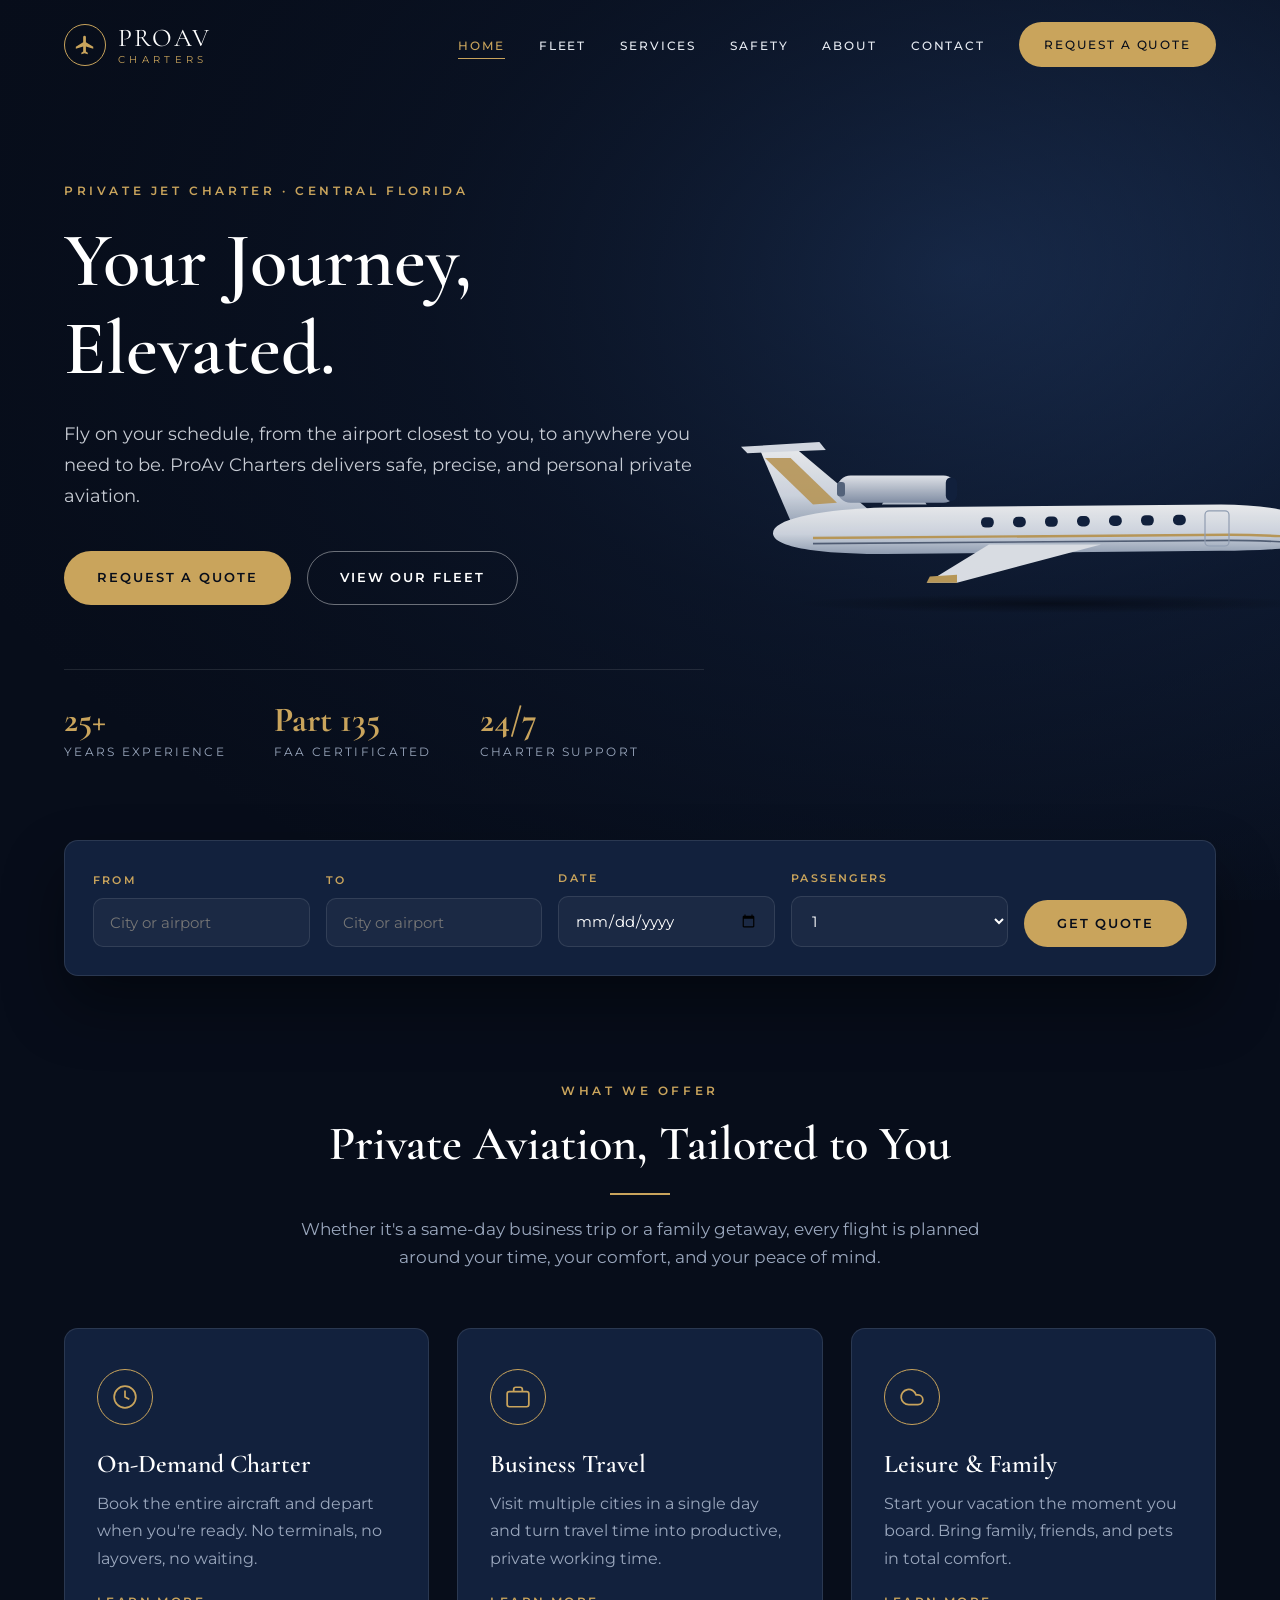
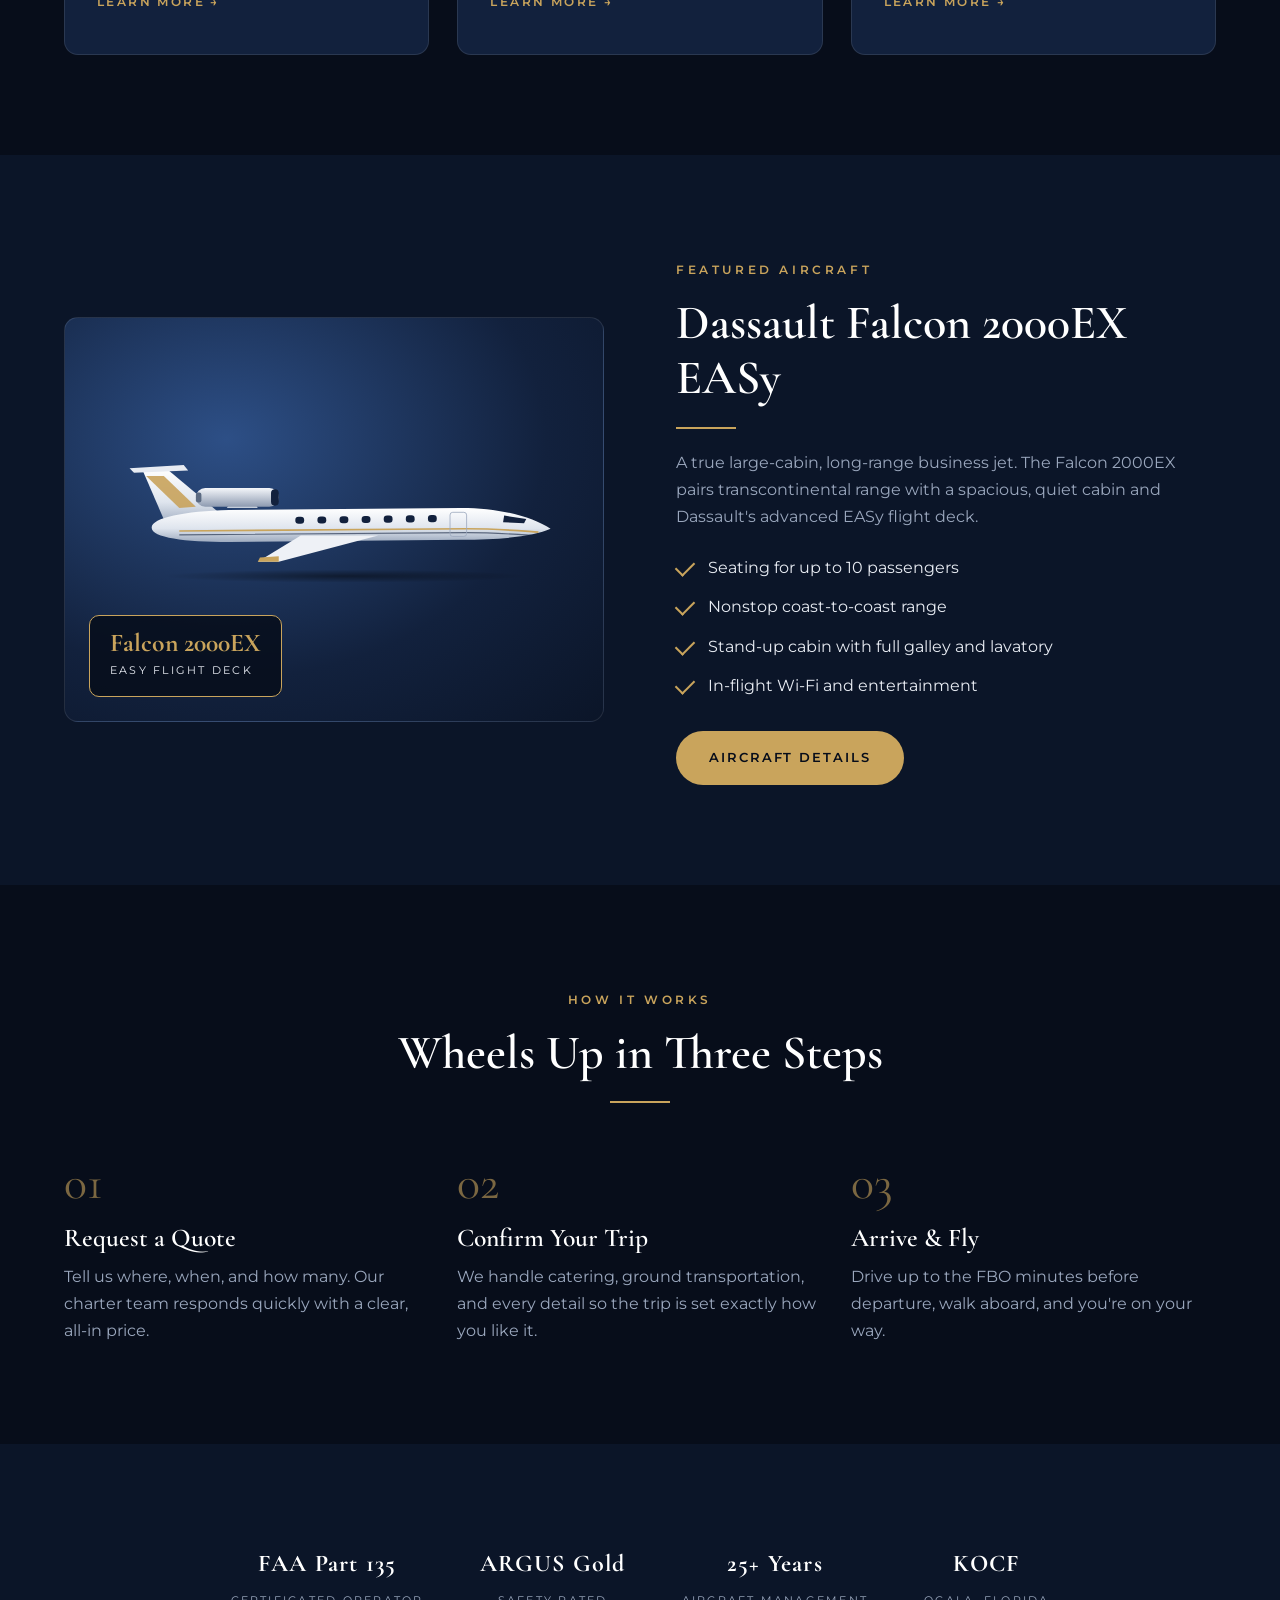
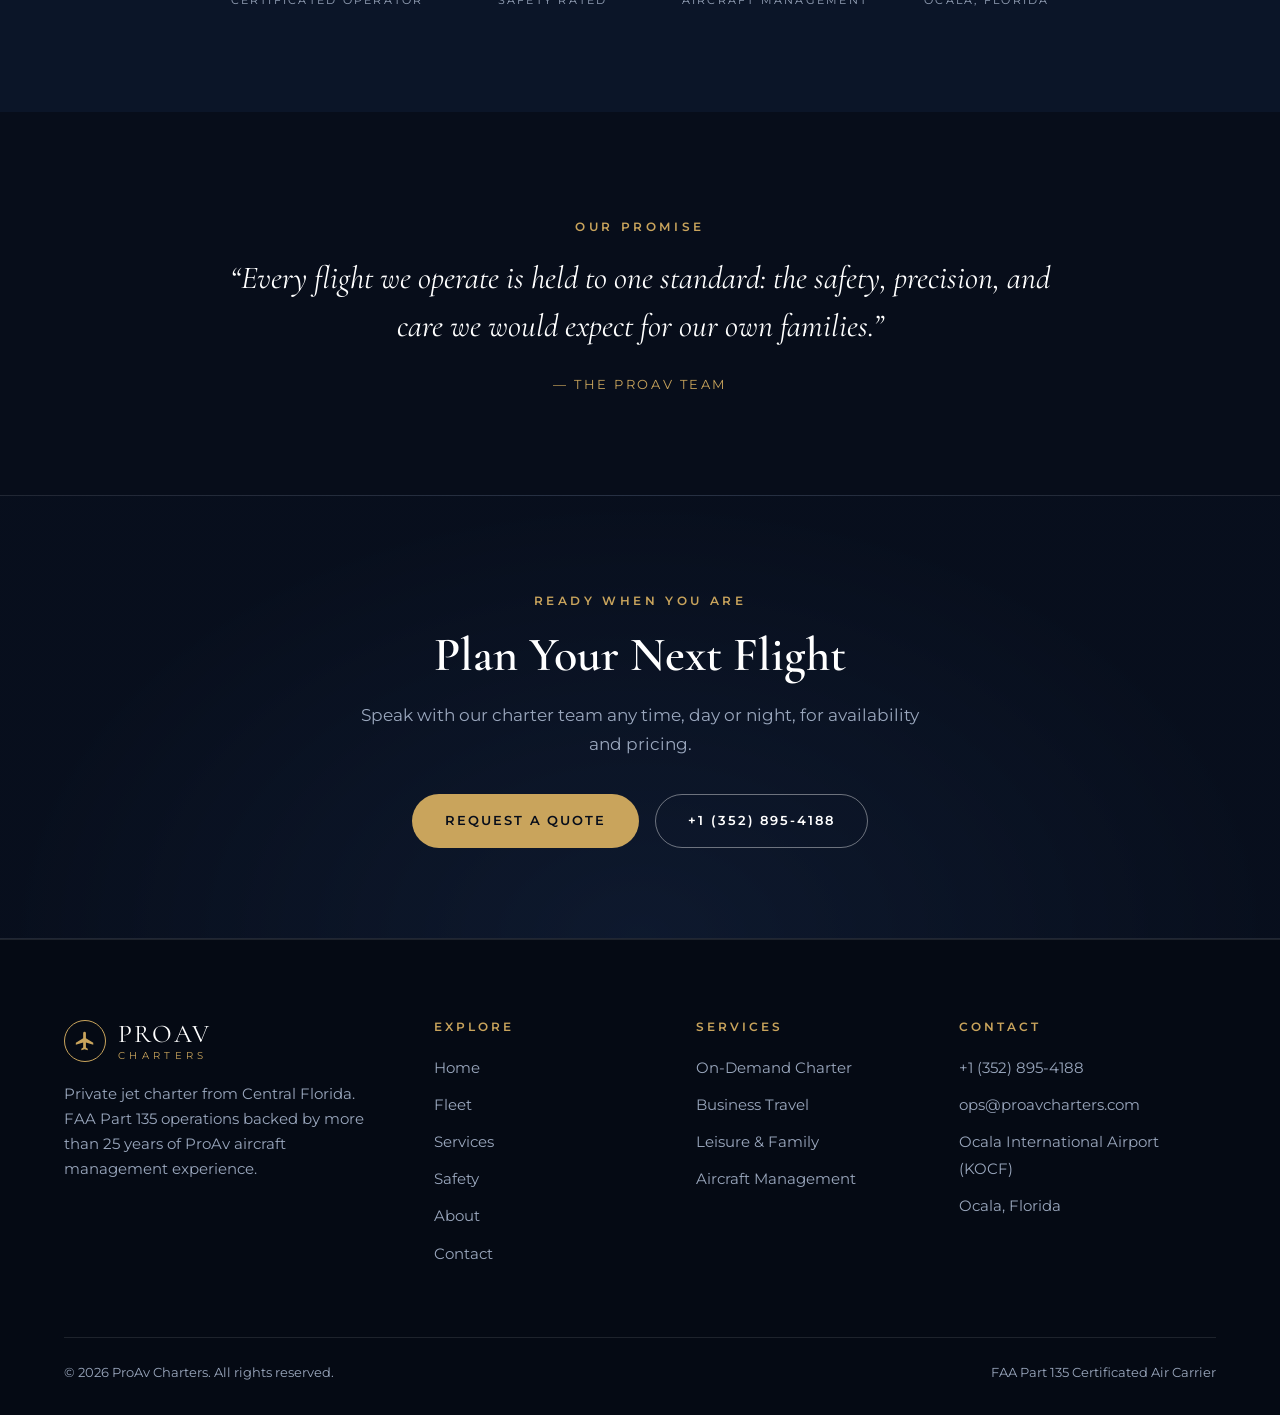
==== index.html @ 1239cc29 "Add ProAv Charters website Static multi-page site (home, fleet, services, safety, about, contact/quo" ====
<!DOCTYPE html>
<html lang="en">
<head>
  <meta charset="UTF-8">
  <meta name="viewport" content="width=device-width, initial-scale=1.0">
  <title>ProAv Charters | Private Jet Charter from Central Florida</title>
  <meta name="description" content="ProAv Charters offers FAA Part 135 private jet charter from Ocala, Florida. Fly anywhere on your schedule aboard our Dassault Falcon 2000EX EASy.">
  <link rel="icon" href="/images/favicon.svg" type="image/svg+xml">
  <link rel="preconnect" href="https://fonts.googleapis.com">
  <link rel="preconnect" href="https://fonts.gstatic.com" crossorigin>
  <link href="https://fonts.googleapis.com/css2?family=Cormorant+Garamond:wght@500;600;700&family=Montserrat:wght@400;500;600&display=swap" rel="stylesheet">
  <link rel="stylesheet" href="/css/style.css">
</head>
<body>
  <header id="site-header"></header>

  <main>
    <section class="hero">
      <img class="hero-jet" src="/images/jet.svg" alt="">
      <div class="container">
        <div class="hero-content reveal">
          <span class="eyebrow">Private Jet Charter &middot; Central Florida</span>
          <h1>Your Journey,<br>Elevated.</h1>
          <p>Fly on your schedule, from the airport closest to you, to anywhere you need to be. ProAv Charters delivers safe, precise, and personal private aviation.</p>
          <div class="hero-actions">
            <a href="/contact#quote" class="btn btn-gold">Request a Quote</a>
            <a href="/fleet" class="btn btn-outline">View Our Fleet</a>
          </div>
          <div class="hero-stats">
            <div><strong>25+</strong><span>Years Experience</span></div>
            <div><strong>Part 135</strong><span>FAA Certificated</span></div>
            <div><strong>24/7</strong><span>Charter Support</span></div>
          </div>
        </div>
      </div>
    </section>

    <div class="quote-bar">
      <div class="container">
        <form action="/contact" method="get" aria-label="Quick quote">
          <div class="field">
            <label for="qb-from">From</label>
            <input id="qb-from" name="from" type="text" placeholder="City or airport" required>
          </div>
          <div class="field">
            <label for="qb-to">To</label>
            <input id="qb-to" name="to" type="text" placeholder="City or airport" required>
          </div>
          <div class="field">
            <label for="qb-date">Date</label>
            <input id="qb-date" name="date" type="date" required>
          </div>
          <div class="field">
            <label for="qb-pax">Passengers</label>
            <select id="qb-pax" name="passengers">
              <option>1</option><option>2</option><option>3</option><option>4</option><option>5</option>
              <option>6</option><option>7</option><option>8</option><option>9</option><option>10</option>
            </select>
          </div>
          <button type="submit" class="btn btn-gold">Get Quote</button>
        </form>
      </div>
    </div>

    <section class="section">
      <div class="container">
        <div class="section-head center reveal">
          <span class="eyebrow">What We Offer</span>
          <h2>Private Aviation, Tailored to You</h2>
          <div class="divider"></div>
          <p>Whether it's a same-day business trip or a family getaway, every flight is planned around your time, your comfort, and your peace of mind.</p>
        </div>
        <div class="grid-3">
          <article class="card reveal">
            <div class="icon"><svg viewBox="0 0 24 24" fill="none" stroke="currentColor" stroke-width="1.6"><circle cx="12" cy="12" r="10"/><path d="M12 6v6l4 2"/></svg></div>
            <h3>On-Demand Charter</h3>
            <p>Book the entire aircraft and depart when you're ready. No terminals, no layovers, no waiting.</p>
            <a href="/services#on-demand" class="more">Learn More &rarr;</a>
          </article>
          <article class="card reveal">
            <div class="icon"><svg viewBox="0 0 24 24" fill="none" stroke="currentColor" stroke-width="1.6"><rect x="2" y="7" width="20" height="14" rx="2"/><path d="M16 7V5a2 2 0 0 0-2-2h-4a2 2 0 0 0-2 2v2"/></svg></div>
            <h3>Business Travel</h3>
            <p>Visit multiple cities in a single day and turn travel time into productive, private working time.</p>
            <a href="/services#business" class="more">Learn More &rarr;</a>
          </article>
          <article class="card reveal">
            <div class="icon"><svg viewBox="0 0 24 24" fill="none" stroke="currentColor" stroke-width="1.6"><path d="M17.5 19H9a7 7 0 1 1 6.7-9h1.8a4.5 4.5 0 1 1 0 9z"/></svg></div>
            <h3>Leisure &amp; Family</h3>
            <p>Start your vacation the moment you board. Bring family, friends, and pets in total comfort.</p>
            <a href="/services#leisure" class="more">Learn More &rarr;</a>
          </article>
        </div>
      </div>
    </section>

    <section class="section alt">
      <div class="container split">
        <div class="split-media reveal">
          <img class="placeholder" src="/images/jet.svg" alt="Dassault Falcon 2000EX EASy">
          <div class="badge"><strong>Falcon 2000EX</strong><span>EASy Flight Deck</span></div>
        </div>
        <div class="split-content reveal">
          <span class="eyebrow">Featured Aircraft</span>
          <h2>Dassault Falcon 2000EX EASy</h2>
          <div class="divider"></div>
          <p>A true large-cabin, long-range business jet. The Falcon 2000EX pairs transcontinental range with a spacious, quiet cabin and Dassault's advanced EASy flight deck.</p>
          <ul class="checklist">
            <li>Seating for up to 10 passengers</li>
            <li>Nonstop coast-to-coast range</li>
            <li>Stand-up cabin with full galley and lavatory</li>
            <li>In-flight Wi-Fi and entertainment</li>
          </ul>
          <a href="/fleet" class="btn btn-gold">Aircraft Details</a>
        </div>
      </div>
    </section>

    <section class="section">
      <div class="container">
        <div class="section-head center reveal">
          <span class="eyebrow">How It Works</span>
          <h2>Wheels Up in Three Steps</h2>
          <div class="divider"></div>
        </div>
        <div class="grid-3 steps">
          <div class="step reveal">
            <h3>Request a Quote</h3>
            <p>Tell us where, when, and how many. Our charter team responds quickly with a clear, all-in price.</p>
          </div>
          <div class="step reveal">
            <h3>Confirm Your Trip</h3>
            <p>We handle catering, ground transportation, and every detail so the trip is set exactly how you like it.</p>
          </div>
          <div class="step reveal">
            <h3>Arrive &amp; Fly</h3>
            <p>Drive up to the FBO minutes before departure, walk aboard, and you're on your way.</p>
          </div>
        </div>
      </div>
    </section>

    <section class="section alt">
      <div class="container">
        <div class="accred reveal">
          <div><strong>FAA Part 135</strong><span>Certificated Operator</span></div>
          <div><strong>ARGUS Gold</strong><span>Safety Rated</span></div>
          <div><strong>25+ Years</strong><span>Aircraft Management</span></div>
          <div><strong>KOCF</strong><span>Ocala, Florida</span></div>
        </div>
      </div>
    </section>

    <section class="section">
      <div class="container">
        <div class="testimonial reveal">
          <span class="eyebrow">Our Promise</span>
          <blockquote>&ldquo;Every flight we operate is held to one standard: the safety, precision, and care we would expect for our own families.&rdquo;</blockquote>
          <cite>&mdash; The ProAv Team</cite>
        </div>
      </div>
    </section>

    <section class="cta-band">
      <div class="container reveal">
        <span class="eyebrow">Ready When You Are</span>
        <h2>Plan Your Next Flight</h2>
        <p>Speak with our charter team any time, day or night, for availability and pricing.</p>
        <div class="hero-actions">
          <a href="/contact#quote" class="btn btn-gold">Request a Quote</a>
          <a data-site="phone" class="btn btn-outline" href="tel:+13528954188">+1 (352) 895-4188</a>
        </div>
      </div>
    </section>
  </main>

  <footer id="site-footer"></footer>
  <script src="/js/main.js"></script>
</body>
</html>
---- css/style.css ----
/* =========================================================
   ProAv Charters — main stylesheet
   Change brand colors and fonts in :root below.
   ========================================================= */
:root {
  --navy-900: #070d1a;
  --navy-800: #0b1528;
  --navy-700: #12213d;
  --navy-600: #1b2f55;
  --gold: #c9a45c;
  --gold-light: #e2c58b;
  --white: #ffffff;
  --text: #e8ecf3;
  --muted: #9aa7bd;
  --line: rgba(255, 255, 255, 0.1);
  --radius: 14px;
  --max: 1200px;
  --font-head: "Cormorant Garamond", Georgia, serif;
  --font-body: "Montserrat", "Helvetica Neue", Arial, sans-serif;
}

* { box-sizing: border-box; margin: 0; padding: 0; }
html { scroll-behavior: smooth; }
body {
  font-family: var(--font-body);
  background: var(--navy-900);
  color: var(--text);
  line-height: 1.7;
  font-size: 16px;
  overflow-x: hidden;
}
img { max-width: 100%; display: block; }
a { color: inherit; text-decoration: none; }
h1, h2, h3, h4 { font-family: var(--font-head); font-weight: 600; color: var(--white); line-height: 1.15; }
h1 { font-size: clamp(2.6rem, 6vw, 4.8rem); }
h2 { font-size: clamp(2rem, 4vw, 3rem); }
h3 { font-size: 1.6rem; }
p { color: var(--muted); }

.container { width: 100%; max-width: var(--max); margin: 0 auto; padding: 0 24px; }
.section { padding: 100px 0; }
.section.alt { background: var(--navy-800); }
.eyebrow {
  display: inline-block;
  font-size: 0.75rem;
  letter-spacing: 0.3em;
  text-transform: uppercase;
  color: var(--gold);
  margin-bottom: 16px;
  font-weight: 600;
}
.section-head { max-width: 680px; margin-bottom: 56px; }
.section-head.center { margin-left: auto; margin-right: auto; text-align: center; }
.section-head p { margin-top: 16px; font-size: 1.05rem; }
.divider { width: 60px; height: 2px; background: var(--gold); margin: 20px 0; }
.center .divider { margin: 20px auto; }

/* ---------- Buttons ---------- */
.btn {
  display: inline-flex; align-items: center; gap: 10px;
  padding: 15px 32px;
  border-radius: 999px;
  font-size: 0.8rem; font-weight: 600;
  letter-spacing: 0.15em; text-transform: uppercase;
  transition: all 0.25s ease;
  cursor: pointer; border: 1px solid transparent;
  font-family: var(--font-body);
}
.btn-gold { background: var(--gold); color: var(--navy-900); }
.btn-gold:hover { background: var(--gold-light); transform: translateY(-2px); }
.btn-outline { border-color: rgba(255,255,255,0.4); color: var(--white); background: transparent; }
.btn-outline:hover { border-color: var(--gold); color: var(--gold); }

/* ---------- Header ---------- */
.site-header {
  position: fixed; inset: 0 0 auto 0; z-index: 100;
  transition: background 0.3s ease, padding 0.3s ease, box-shadow 0.3s ease;
  padding: 22px 0;
}
.site-header.scrolled, .site-header.solid {
  background: rgba(7, 13, 26, 0.96);
  backdrop-filter: blur(10px);
  padding: 14px 0;
  box-shadow: 0 1px 0 var(--line);
}
.nav { display: flex; align-items: center; justify-content: space-between; gap: 24px; }
.logo { display: flex; align-items: center; gap: 12px; }
.logo-mark {
  width: 42px; height: 42px; border: 1px solid var(--gold); border-radius: 50%;
  display: grid; place-items: center; color: var(--gold);
}
.logo-mark svg { width: 22px; height: 22px; }
.logo-text { font-family: var(--font-head); font-size: 1.6rem; color: var(--white); letter-spacing: 0.08em; line-height: 1; }
.logo-text small { display: block; font-family: var(--font-body); font-size: 0.6rem; letter-spacing: 0.45em; color: var(--gold); margin-top: 4px; }
.nav-links { display: flex; align-items: center; gap: 34px; list-style: none; }
.nav-links a {
  font-size: 0.78rem; letter-spacing: 0.15em; text-transform: uppercase; font-weight: 500;
  color: var(--text); position: relative; padding: 6px 0;
}
.nav-links a::after {
  content: ""; position: absolute; left: 0; bottom: 0; height: 1px; width: 0;
  background: var(--gold); transition: width 0.25s ease;
}
.nav-links a:hover::after, .nav-links a.active::after { width: 100%; }
.nav-links a.active { color: var(--gold); }
.nav-cta { padding: 11px 24px; }
.menu-toggle {
  display: none; background: none; border: 0; width: 44px; height: 44px; cursor: pointer;
  position: relative; z-index: 110;
}
.menu-toggle span {
  display: block; width: 26px; height: 2px; background: var(--white); margin: 6px auto;
  transition: all 0.3s ease;
}
.menu-toggle.open span:nth-child(1) { transform: translateY(8px) rotate(45deg); }
.menu-toggle.open span:nth-child(2) { opacity: 0; }
.menu-toggle.open span:nth-child(3) { transform: translateY(-8px) rotate(-45deg); }

/* ---------- Hero ---------- */
.hero {
  min-height: 100vh; min-height: 100svh;
  display: flex; align-items: center; position: relative;
  background:
    linear-gradient(110deg, rgba(7,13,26,0.95) 0%, rgba(7,13,26,0.7) 45%, rgba(7,13,26,0.35) 100%),
    url("../images/hero.jpg") center/cover no-repeat,
    radial-gradient(ellipse at 75% 30%, #2a4a7f 0%, #12213d 40%, #070d1a 80%);
  padding: 140px 0 100px;
  overflow: hidden;
}
.hero-jet {
  position: absolute; right: -4%; top: 50%; width: 62%; max-width: 900px;
  transform: translateY(-40%); opacity: 0.9; pointer-events: none;
  color: rgba(255,255,255,0.9);
}
.hero.has-photo .hero-jet { display: none; }
.hero-content { position: relative; max-width: 640px; }
.hero-content p { font-size: 1.15rem; margin: 24px 0 40px; color: var(--text); opacity: 0.85; }
.hero-actions { display: flex; gap: 16px; flex-wrap: wrap; }
.hero-stats {
  display: flex; gap: 48px; margin-top: 64px; padding-top: 32px; border-top: 1px solid var(--line);
  flex-wrap: wrap;
}
.hero-stats strong { display: block; font-family: var(--font-head); font-size: 2.2rem; color: var(--gold); line-height: 1; }
.hero-stats span { font-size: 0.72rem; letter-spacing: 0.2em; text-transform: uppercase; color: var(--muted); }

/* Page hero (interior pages) */
.page-hero {
  padding: 180px 0 90px; text-align: center; position: relative;
  background:
    linear-gradient(180deg, rgba(7,13,26,0.75), rgba(7,13,26,0.95)),
    var(--page-image, none) center/cover no-repeat,
    radial-gradient(ellipse at 50% 0%, #24406e 0%, #0b1528 55%, #070d1a 100%);
}
.page-hero p { max-width: 620px; margin: 20px auto 0; font-size: 1.1rem; }
.breadcrumb { font-size: 0.75rem; letter-spacing: 0.2em; text-transform: uppercase; color: var(--muted); margin-top: 28px; }
.breadcrumb a { color: var(--gold); }

/* ---------- Quick quote bar ---------- */
.quote-bar {
  margin-top: -60px; position: relative; z-index: 5;
}
.quote-bar form {
  background: var(--navy-700); border: 1px solid var(--line); border-radius: var(--radius);
  padding: 28px; display: grid; grid-template-columns: repeat(4, 1fr) auto; gap: 16px; align-items: end;
  box-shadow: 0 30px 60px rgba(0,0,0,0.4);
}

/* ---------- Forms ---------- */
.field { display: flex; flex-direction: column; gap: 8px; }
.field label { font-size: 0.7rem; letter-spacing: 0.2em; text-transform: uppercase; color: var(--gold); font-weight: 600; }
.field input, .field select, .field textarea {
  width: 100%; background: rgba(255,255,255,0.04); border: 1px solid var(--line);
  border-radius: 10px; padding: 14px 16px; color: var(--white);
  font-family: var(--font-body); font-size: 0.95rem;
  transition: border-color 0.2s ease;
}
.field select option { background: var(--navy-800); }
.field input:focus, .field select:focus, .field textarea:focus { outline: none; border-color: var(--gold); }
.field textarea { min-height: 140px; resize: vertical; }
.form-grid { display: grid; grid-template-columns: 1fr 1fr; gap: 20px; }
.form-grid .full { grid-column: 1 / -1; }
.trip-type { display: flex; gap: 10px; flex-wrap: wrap; }
.trip-type label {
  border: 1px solid var(--line); border-radius: 999px; padding: 10px 20px; cursor: pointer;
  font-size: 0.8rem; letter-spacing: 0.1em; text-transform: uppercase; color: var(--text);
}
.trip-type input { display: none; }
.trip-type input:checked + span { color: var(--gold); }
.trip-type label:has(input:checked) { border-color: var(--gold); background: rgba(201,164,92,0.08); }
.form-note { font-size: 0.85rem; margin-top: 16px; }
.form-success {
  display: none; padding: 18px 20px; border: 1px solid var(--gold); border-radius: 10px;
  background: rgba(201,164,92,0.08); color: var(--gold-light); margin-top: 20px;
}
.form-success.show { display: block; }

/* ---------- Cards / grids ---------- */
.grid-3 { display: grid; grid-template-columns: repeat(3, 1fr); gap: 28px; }
.grid-2 { display: grid; grid-template-columns: repeat(2, 1fr); gap: 28px; }
.grid-4 { display: grid; grid-template-columns: repeat(4, 1fr); gap: 24px; }
.card {
  background: var(--navy-700); border: 1px solid var(--line); border-radius: var(--radius);
  padding: 40px 32px; transition: transform 0.3s ease, border-color 0.3s ease;
}
.card:hover { transform: translateY(-6px); border-color: rgba(201,164,92,0.5); }
.card .icon {
  width: 56px; height: 56px; border-radius: 50%; border: 1px solid var(--gold);
  display: grid; place-items: center; color: var(--gold); margin-bottom: 24px;
}
.card .icon svg { width: 26px; height: 26px; }
.card h3 { margin-bottom: 12px; }
.card .more {
  display: inline-block; margin-top: 20px; font-size: 0.75rem; letter-spacing: 0.2em;
  text-transform: uppercase; color: var(--gold); font-weight: 600;
}

/* Split section */
.split { display: grid; grid-template-columns: 1fr 1fr; gap: 72px; align-items: center; }
.split.reverse .split-media { order: 2; }
.split-media {
  border-radius: var(--radius); overflow: hidden; aspect-ratio: 4 / 3; position: relative;
  background: radial-gradient(ellipse at 30% 30%, #2d4f86, #12213d 60%, #0b1528);
  border: 1px solid var(--line);
  display: grid; place-items: center;
}
.split-media img { width: 100%; height: 100%; object-fit: cover; position: absolute; inset: 0; }
.split-media .placeholder { width: 75%; color: rgba(255,255,255,0.85); }
.split-media .badge {
  position: absolute; left: 24px; bottom: 24px; background: rgba(7,13,26,0.85);
  border: 1px solid var(--gold); padding: 14px 20px; border-radius: 10px; z-index: 2;
}
.split-media .badge strong { color: var(--gold); font-family: var(--font-head); font-size: 1.6rem; display: block; line-height: 1; }
.split-media .badge span { font-size: 0.7rem; letter-spacing: 0.2em; text-transform: uppercase; }
.split-content p { margin-bottom: 18px; }
.checklist { list-style: none; margin: 24px 0 32px; }
.checklist li { padding-left: 32px; position: relative; margin-bottom: 12px; color: var(--text); }
.checklist li::before {
  content: ""; position: absolute; left: 0; top: 7px; width: 16px; height: 9px;
  border-left: 2px solid var(--gold); border-bottom: 2px solid var(--gold); transform: rotate(-45deg);
}

/* Specs */
.specs { display: grid; grid-template-columns: repeat(4, 1fr); border: 1px solid var(--line); border-radius: var(--radius); overflow: hidden; }
.spec { padding: 28px 24px; border-right: 1px solid var(--line); text-align: center; }
.spec:last-child { border-right: 0; }
.spec strong { display: block; font-family: var(--font-head); font-size: 2rem; color: var(--gold); line-height: 1.1; }
.spec span { font-size: 0.7rem; letter-spacing: 0.2em; text-transform: uppercase; color: var(--muted); }

.spec-table { width: 100%; border-collapse: collapse; }
.spec-table td { padding: 16px 0; border-bottom: 1px solid var(--line); }
.spec-table td:first-child { color: var(--muted); font-size: 0.85rem; letter-spacing: 0.1em; text-transform: uppercase; }
.spec-table td:last-child { text-align: right; color: var(--white); font-weight: 500; }

/* Steps */
.steps { counter-reset: step; }
.step { position: relative; padding-top: 64px; }
.step::before {
  counter-increment: step; content: "0" counter(step);
  position: absolute; top: 0; left: 0; font-family: var(--font-head); font-size: 3rem; color: var(--gold); opacity: 0.6; line-height: 1;
}
.step h3 { margin-bottom: 10px; }

/* Testimonial */
.testimonial { max-width: 820px; margin: 0 auto; text-align: center; }
.testimonial blockquote { font-family: var(--font-head); font-size: clamp(1.4rem, 3vw, 2rem); color: var(--white); font-style: italic; line-height: 1.5; }
.testimonial cite { display: block; margin-top: 24px; font-style: normal; font-size: 0.8rem; letter-spacing: 0.2em; text-transform: uppercase; color: var(--gold); }

/* Accreditation strip */
.accred { display: flex; justify-content: center; gap: 56px; flex-wrap: wrap; align-items: center; }
.accred div { text-align: center; }
.accred strong { display: block; font-family: var(--font-head); font-size: 1.5rem; color: var(--white); letter-spacing: 0.05em; }
.accred span { font-size: 0.7rem; letter-spacing: 0.2em; text-transform: uppercase; color: var(--muted); }

/* CTA band */
.cta-band {
  padding: 90px 0; text-align: center;
  background:
    linear-gradient(rgba(7,13,26,0.8), rgba(7,13,26,0.8)),
    radial-gradient(ellipse at 50% 100%, #2a4a7f, #0b1528 70%);
  border-top: 1px solid var(--line); border-bottom: 1px solid var(--line);
}
.cta-band p { max-width: 560px; margin: 18px auto 36px; font-size: 1.05rem; }
.cta-band .hero-actions { justify-content: center; }

/* Contact info */
.contact-list { list-style: none; }
.contact-list li { display: flex; gap: 18px; padding: 22px 0; border-bottom: 1px solid var(--line); }
.contact-list .icon { flex: 0 0 48px; height: 48px; border-radius: 50%; border: 1px solid var(--gold); display: grid; place-items: center; color: var(--gold); }
.contact-list .icon svg { width: 20px; height: 20px; }
.contact-list small { display: block; font-size: 0.7rem; letter-spacing: 0.2em; text-transform: uppercase; color: var(--gold); }
.contact-list a, .contact-list span { color: var(--white); font-size: 1.05rem; }
.map-wrap { border-radius: var(--radius); overflow: hidden; border: 1px solid var(--line); margin-top: 32px; aspect-ratio: 16/10; }
.map-wrap iframe { width: 100%; height: 100%; border: 0; filter: grayscale(0.6) invert(0.9) hue-rotate(180deg); }

/* FAQ */
.faq details { border-bottom: 1px solid var(--line); padding: 22px 0; }
.faq summary { cursor: pointer; list-style: none; font-family: var(--font-head); font-size: 1.35rem; color: var(--white); display: flex; justify-content: space-between; gap: 16px; }
.faq summary::-webkit-details-marker { display: none; }
.faq summary::after { content: "+"; color: var(--gold); font-family: var(--font-body); font-size: 1.4rem; transition: transform 0.2s; }
.faq details[open] summary::after { transform: rotate(45deg); }
.faq details p { margin-top: 14px; }

/* ---------- Footer ---------- */
.site-footer { background: #050a14; padding: 80px 0 32px; border-top: 1px solid var(--line); }
.footer-grid { display: grid; grid-template-columns: 1.5fr 1fr 1fr 1.2fr; gap: 48px; }
.site-footer h4 { font-family: var(--font-body); font-size: 0.75rem; letter-spacing: 0.25em; text-transform: uppercase; color: var(--gold); margin-bottom: 20px; }
.site-footer ul { list-style: none; }
.site-footer li { margin-bottom: 10px; }
.site-footer li a, .site-footer li span { color: var(--muted); font-size: 0.92rem; transition: color 0.2s; }
.site-footer li a:hover { color: var(--gold); }
.footer-about p { margin-top: 20px; font-size: 0.92rem; max-width: 320px; }
.footer-bottom {
  margin-top: 60px; padding-top: 24px; border-top: 1px solid var(--line);
  display: flex; justify-content: space-between; gap: 16px; flex-wrap: wrap; font-size: 0.8rem; color: var(--muted);
}

/* Reveal animation */
.reveal { opacity: 0; transform: translateY(30px); transition: opacity 0.8s ease, transform 0.8s ease; }
.reveal.visible { opacity: 1; transform: none; }
@media (prefers-reduced-motion: reduce) {
  .reveal { opacity: 1; transform: none; transition: none; }
  html { scroll-behavior: auto; }
}

/* ---------- Responsive ---------- */
@media (max-width: 1024px) {
  .grid-4 { grid-template-columns: repeat(2, 1fr); }
  .quote-bar form { grid-template-columns: 1fr 1fr; }
  .quote-bar form .btn { grid-column: 1 / -1; justify-content: center; }
  .footer-grid { grid-template-columns: 1fr 1fr; }
  .split { gap: 48px; }
}

@media (max-width: 900px) {
  .menu-toggle { display: block; }
  .nav-links {
    position: fixed; inset: 0; background: var(--navy-900);
    flex-direction: column; justify-content: center; gap: 28px;
    transform: translateX(100%); transition: transform 0.35s ease;
    z-index: 105;
  }
  .nav-links.open { transform: none; }
  .nav-links a { font-size: 1rem; }
  body.menu-open { overflow: hidden; }
  .grid-3, .grid-2, .split { grid-template-columns: 1fr; }
  .split.reverse .split-media { order: 0; }
  .specs { grid-template-columns: 1fr 1fr; }
  .spec:nth-child(2) { border-right: 0; }
  .spec:nth-child(-n+2) { border-bottom: 1px solid var(--line); }
  .hero-jet { width: 110%; right: -30%; top: auto; bottom: 4%; transform: none; opacity: 0.25; }
}

@media (max-width: 600px) {
  .container { padding: 0 16px; }
  .section { padding: 72px 0; }
  .hero { padding: 120px 0 80px; }
  .hero-stats { gap: 28px; }
  .hero-actions .btn { width: 100%; justify-content: center; }
  .quote-bar { margin-top: -40px; }
  .quote-bar form, .form-grid, .grid-4, .footer-grid { grid-template-columns: 1fr; }
  .quote-bar form { padding: 22px; }
  .card { padding: 32px 24px; }
  .page-hero { padding: 140px 0 64px; }
  .footer-bottom { flex-direction: column; }
  .logo-text { font-size: 1.35rem; }
}

/* Illustration (no photo) inside media frames */
.split-media img.placeholder { position: static; width: 82%; height: auto; object-fit: contain; }
[id] { scroll-margin-top: 100px; }

/* Nav button keeps button styling inside the link list */
.nav-links a.btn { padding: 11px 24px; color: var(--navy-900); }
.nav-links a.btn::after { display: none; }
.nav-links a.btn:hover { color: var(--navy-900); }

@media (min-width: 901px) {
  .hero-jet { width: 50%; right: -6%; top: 58%; transform: translateY(-50%); }
}
@media (max-width: 600px) {
  .quote-bar { margin-top: 0; padding-top: 32px; }
}
@media (max-width: 900px) {
  .hero-jet { display: none; }
}
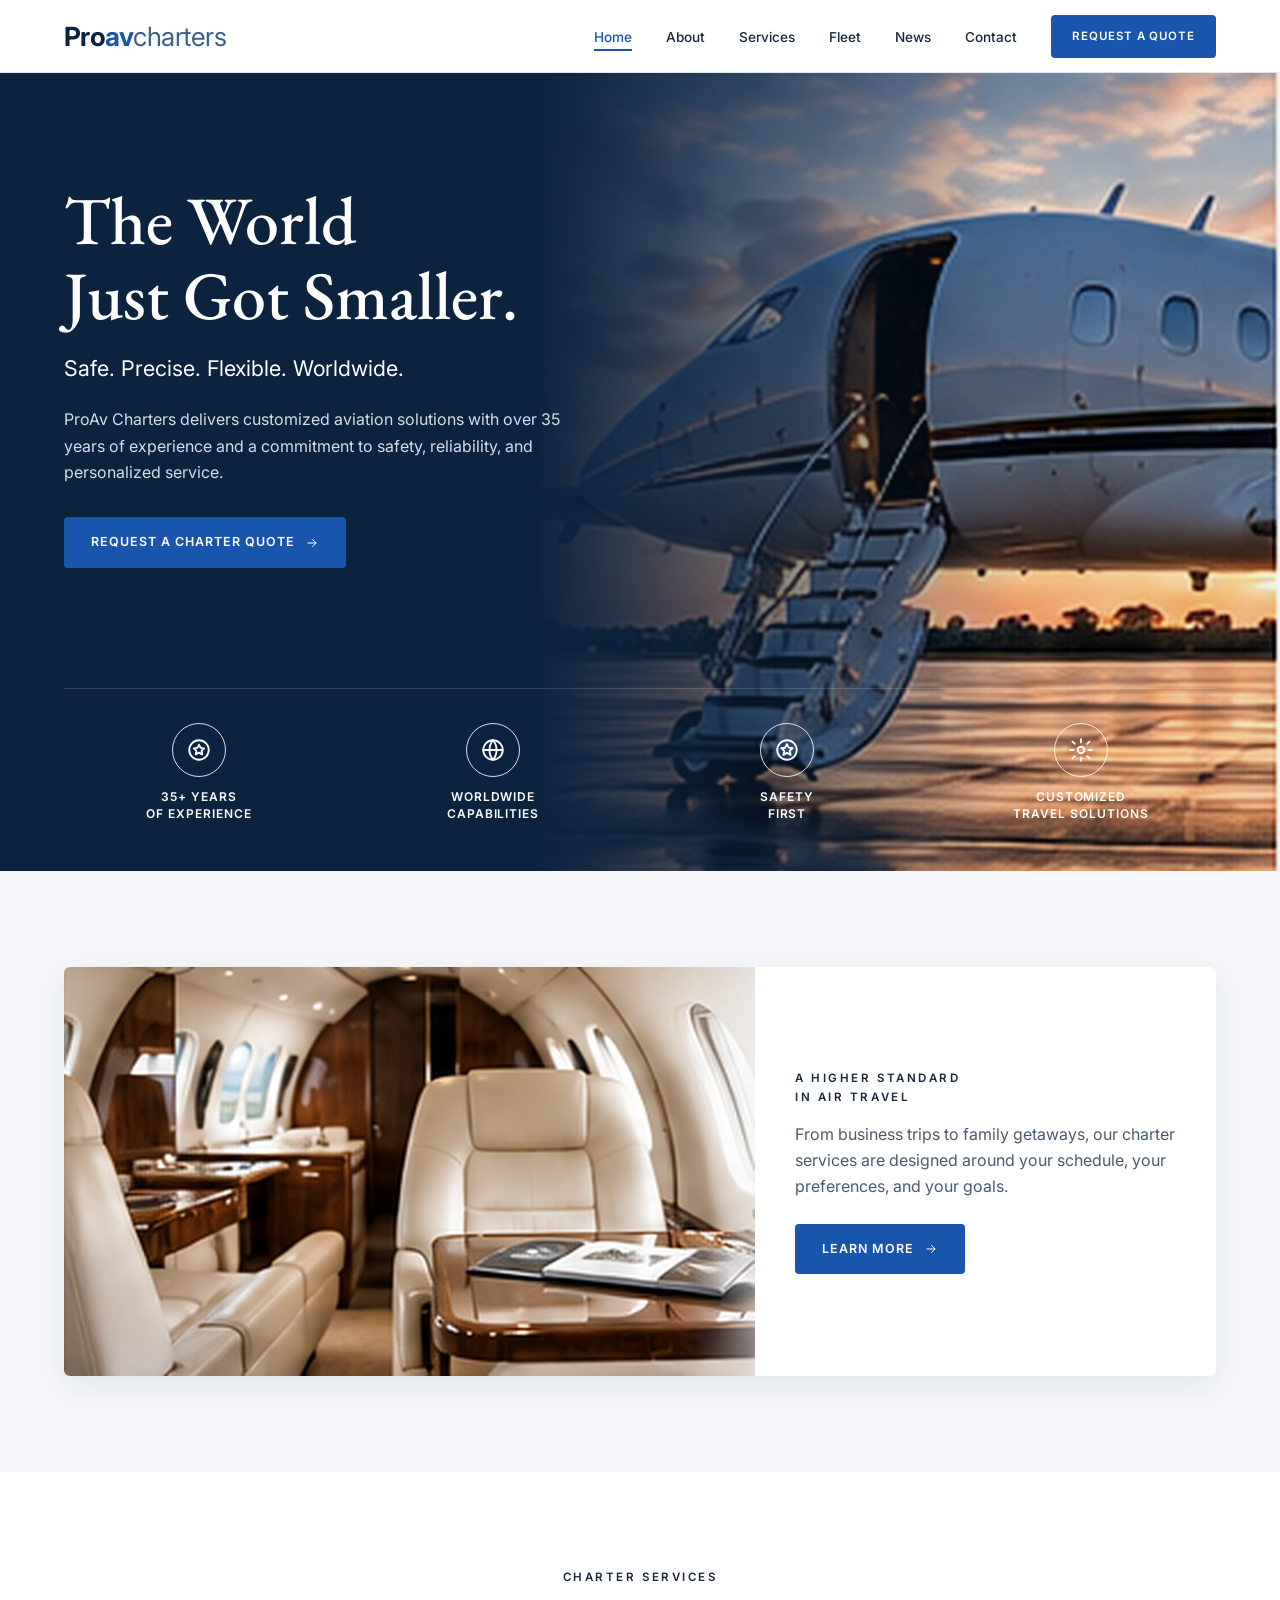
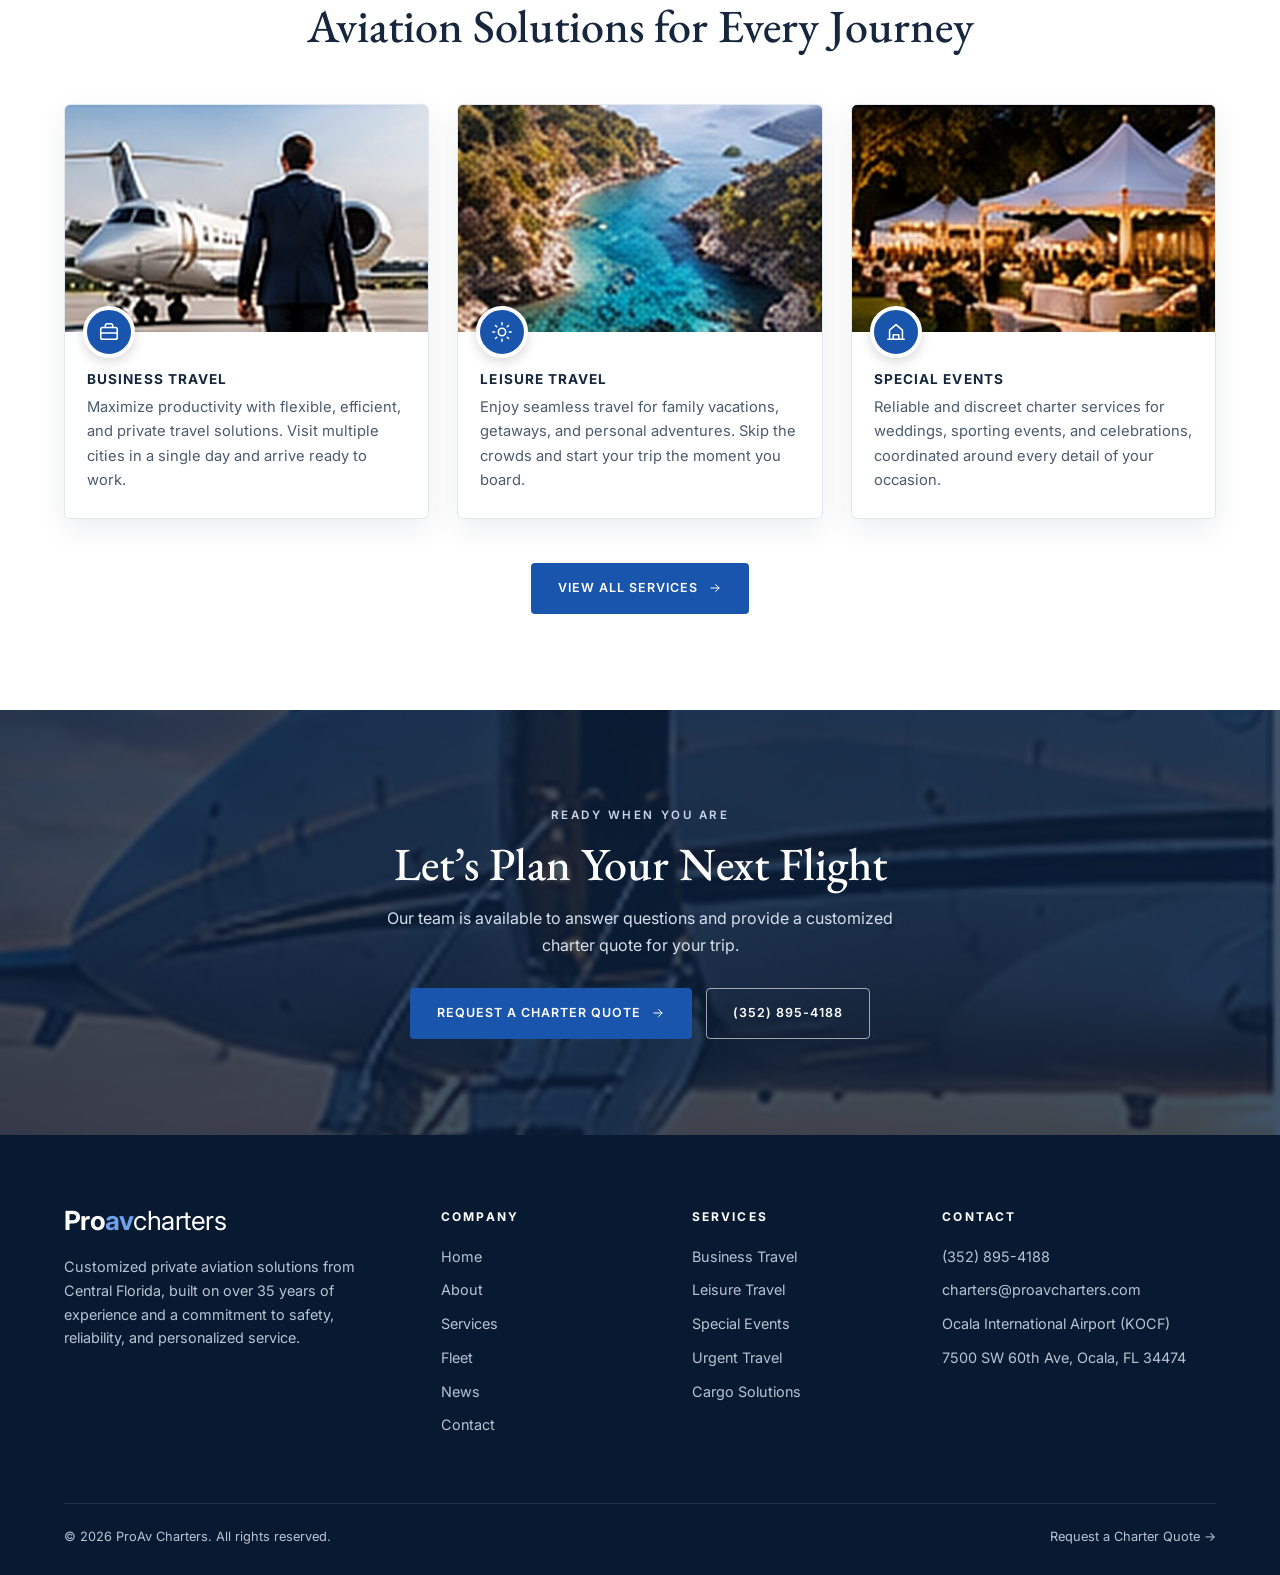
==== commit f3cd30ac: "Redesign site to match ProAv Charters mockup Light theme with photo heroes, new About/Services/Fleet" ====
--- a/index.html
+++ b/index.html
@@ -3,12 +3,12 @@
 <head>
   <meta charset="UTF-8">
   <meta name="viewport" content="width=device-width, initial-scale=1.0">
-  <title>ProAv Charters | Private Jet Charter from Central Florida</title>
-  <meta name="description" content="ProAv Charters offers FAA Part 135 private jet charter from Ocala, Florida. Fly anywhere on your schedule aboard our Dassault Falcon 2000EX EASy.">
+  <title>ProAv Charters | The World Just Got Smaller</title>
+  <meta name="description" content="ProAv Charters delivers customized private aviation solutions from Ocala, Florida, with over 35 years of experience and a commitment to safety.">
   <link rel="icon" href="/images/favicon.svg" type="image/svg+xml">
   <link rel="preconnect" href="https://fonts.googleapis.com">
   <link rel="preconnect" href="https://fonts.gstatic.com" crossorigin>
-  <link href="https://fonts.googleapis.com/css2?family=Cormorant+Garamond:wght@500;600;700&family=Montserrat:wght@400;500;600&display=swap" rel="stylesheet">
+  <link href="https://fonts.googleapis.com/css2?family=EB+Garamond:wght@400;500;600&family=Inter:wght@400;500;600;700&display=swap" rel="stylesheet">
   <link rel="stylesheet" href="/css/style.css">
 </head>
 <body>
@@ -16,101 +16,32 @@
 
   <main>
     <section class="hero">
-      <img class="hero-jet" src="/images/jet.svg" alt="">
+      <div class="hero-media" style="background-image: url('/images/home-hero.jpg');"></div>
       <div class="container">
-        <div class="hero-content reveal">
-          <span class="eyebrow">Private Jet Charter &middot; Central Florida</span>
-          <h1>Your Journey,<br>Elevated.</h1>
-          <p>Fly on your schedule, from the airport closest to you, to anywhere you need to be. ProAv Charters delivers safe, precise, and personal private aviation.</p>
-          <div class="hero-actions">
-            <a href="/contact#quote" class="btn btn-gold">Request a Quote</a>
-            <a href="/fleet" class="btn btn-outline">View Our Fleet</a>
-          </div>
-          <div class="hero-stats">
-            <div><strong>25+</strong><span>Years Experience</span></div>
-            <div><strong>Part 135</strong><span>FAA Certificated</span></div>
-            <div><strong>24/7</strong><span>Charter Support</span></div>
-          </div>
+        <div class="hero-inner">
+          <h1>The World<br>Just Got Smaller.</h1>
+          <div class="tagline">Safe. Precise. Flexible. Worldwide.</div>
+          <p>ProAv Charters delivers customized aviation solutions with over 35 years of experience and a commitment to safety, reliability, and personalized service.</p>
+          <a href="/quote" class="btn btn-primary">Request a Charter Quote <svg viewBox="0 0 24 24" fill="none" stroke="currentColor" stroke-width="1.7" stroke-linecap="round" stroke-linejoin="round" aria-hidden="true" stroke-width="2"><path d="M5 12h14M13 6l6 6-6 6"/></svg></a>
+        </div>
+        <div class="hero-features">
+          <div class="hero-feature"><div class="ring"><svg viewBox="0 0 24 24" fill="none" stroke="currentColor" stroke-width="1.7" stroke-linecap="round" stroke-linejoin="round" aria-hidden="true"><circle cx="12" cy="12" r="9"/><path d="m12 7 1.5 3 3.3.5-2.4 2.3.6 3.2-3-1.6-3 1.6.6-3.2-2.4-2.3 3.3-.5z"/></svg></div><span>35+ Years<br>of Experience</span></div>
+          <div class="hero-feature"><div class="ring"><svg viewBox="0 0 24 24" fill="none" stroke="currentColor" stroke-width="1.7" stroke-linecap="round" stroke-linejoin="round" aria-hidden="true"><circle cx="12" cy="12" r="9"/><path d="M3 12h18M12 3a14 14 0 0 1 0 18M12 3a14 14 0 0 0 0 18"/></svg></div><span>Worldwide<br>Capabilities</span></div>
+          <div class="hero-feature"><div class="ring"><svg viewBox="0 0 24 24" fill="none" stroke="currentColor" stroke-width="1.7" stroke-linecap="round" stroke-linejoin="round" aria-hidden="true"><circle cx="12" cy="12" r="9"/><path d="m12 6.5 1.6 3.4 3.7.4-2.8 2.5.8 3.7-3.3-1.9-3.3 1.9.8-3.7-2.8-2.5 3.7-.4z"/></svg></div><span>Safety<br>First</span></div>
+          <div class="hero-feature"><div class="ring"><svg viewBox="0 0 24 24" fill="none" stroke="currentColor" stroke-width="1.7" stroke-linecap="round" stroke-linejoin="round" aria-hidden="true"><circle cx="12" cy="12" r="3"/><path d="M12 2v3M12 19v3M4.2 4.2l2.1 2.1M17.7 17.7l2.1 2.1M2 12h3M19 12h3M4.2 19.8l2.1-2.1M17.7 6.3l2.1-2.1"/></svg></div><span>Customized<br>Travel Solutions</span></div>
         </div>
       </div>
     </section>
 
-    <div class="quote-bar">
+    <section class="section soft">
       <div class="container">
-        <form action="/contact" method="get" aria-label="Quick quote">
-          <div class="field">
-            <label for="qb-from">From</label>
-            <input id="qb-from" name="from" type="text" placeholder="City or airport" required>
+        <div class="highlight-card reveal">
+          <img src="/images/cabin.jpg" alt="Private jet cabin with leather seating">
+          <div class="body">
+            <span class="eyebrow">A Higher Standard<br>in Air Travel</span>
+            <p>From business trips to family getaways, our charter services are designed around your schedule, your preferences, and your goals.</p>
+            <a href="/about" class="btn btn-primary">Learn More <svg viewBox="0 0 24 24" fill="none" stroke="currentColor" stroke-width="1.7" stroke-linecap="round" stroke-linejoin="round" aria-hidden="true" stroke-width="2"><path d="M5 12h14M13 6l6 6-6 6"/></svg></a>
           </div>
-          <div class="field">
-            <label for="qb-to">To</label>
-            <input id="qb-to" name="to" type="text" placeholder="City or airport" required>
-          </div>
-          <div class="field">
-            <label for="qb-date">Date</label>
-            <input id="qb-date" name="date" type="date" required>
-          </div>
-          <div class="field">
-            <label for="qb-pax">Passengers</label>
-            <select id="qb-pax" name="passengers">
-              <option>1</option><option>2</option><option>3</option><option>4</option><option>5</option>
-              <option>6</option><option>7</option><option>8</option><option>9</option><option>10</option>
-            </select>
-          </div>
-          <button type="submit" class="btn btn-gold">Get Quote</button>
-        </form>
-      </div>
-    </div>
-
-    <section class="section">
-      <div class="container">
-        <div class="section-head center reveal">
-          <span class="eyebrow">What We Offer</span>
-          <h2>Private Aviation, Tailored to You</h2>
-          <div class="divider"></div>
-          <p>Whether it's a same-day business trip or a family getaway, every flight is planned around your time, your comfort, and your peace of mind.</p>
-        </div>
-        <div class="grid-3">
-          <article class="card reveal">
-            <div class="icon"><svg viewBox="0 0 24 24" fill="none" stroke="currentColor" stroke-width="1.6"><circle cx="12" cy="12" r="10"/><path d="M12 6v6l4 2"/></svg></div>
-            <h3>On-Demand Charter</h3>
-            <p>Book the entire aircraft and depart when you're ready. No terminals, no layovers, no waiting.</p>
-            <a href="/services#on-demand" class="more">Learn More &rarr;</a>
-          </article>
-          <article class="card reveal">
-            <div class="icon"><svg viewBox="0 0 24 24" fill="none" stroke="currentColor" stroke-width="1.6"><rect x="2" y="7" width="20" height="14" rx="2"/><path d="M16 7V5a2 2 0 0 0-2-2h-4a2 2 0 0 0-2 2v2"/></svg></div>
-            <h3>Business Travel</h3>
-            <p>Visit multiple cities in a single day and turn travel time into productive, private working time.</p>
-            <a href="/services#business" class="more">Learn More &rarr;</a>
-          </article>
-          <article class="card reveal">
-            <div class="icon"><svg viewBox="0 0 24 24" fill="none" stroke="currentColor" stroke-width="1.6"><path d="M17.5 19H9a7 7 0 1 1 6.7-9h1.8a4.5 4.5 0 1 1 0 9z"/></svg></div>
-            <h3>Leisure &amp; Family</h3>
-            <p>Start your vacation the moment you board. Bring family, friends, and pets in total comfort.</p>
-            <a href="/services#leisure" class="more">Learn More &rarr;</a>
-          </article>
-        </div>
-      </div>
-    </section>
-
-    <section class="section alt">
-      <div class="container split">
-        <div class="split-media reveal">
-          <img class="placeholder" src="/images/jet.svg" alt="Dassault Falcon 2000EX EASy">
-          <div class="badge"><strong>Falcon 2000EX</strong><span>EASy Flight Deck</span></div>
-        </div>
-        <div class="split-content reveal">
-          <span class="eyebrow">Featured Aircraft</span>
-          <h2>Dassault Falcon 2000EX EASy</h2>
-          <div class="divider"></div>
-          <p>A true large-cabin, long-range business jet. The Falcon 2000EX pairs transcontinental range with a spacious, quiet cabin and Dassault's advanced EASy flight deck.</p>
-          <ul class="checklist">
-            <li>Seating for up to 10 passengers</li>
-            <li>Nonstop coast-to-coast range</li>
-            <li>Stand-up cabin with full galley and lavatory</li>
-            <li>In-flight Wi-Fi and entertainment</li>
-          </ul>
-          <a href="/fleet" class="btn btn-gold">Aircraft Details</a>
         </div>
       </div>
     </section>
@@ -118,56 +49,44 @@
     <section class="section">
       <div class="container">
         <div class="section-head center reveal">
-          <span class="eyebrow">How It Works</span>
-          <h2>Wheels Up in Three Steps</h2>
-          <div class="divider"></div>
+          <span class="eyebrow">Charter Services</span>
+          <h2>Aviation Solutions for Every Journey</h2>
         </div>
-        <div class="grid-3 steps">
-          <div class="step reveal">
-            <h3>Request a Quote</h3>
-            <p>Tell us where, when, and how many. Our charter team responds quickly with a clear, all-in price.</p>
-          </div>
-          <div class="step reveal">
-            <h3>Confirm Your Trip</h3>
-            <p>We handle catering, ground transportation, and every detail so the trip is set exactly how you like it.</p>
-          </div>
-          <div class="step reveal">
-            <h3>Arrive &amp; Fly</h3>
-            <p>Drive up to the FBO minutes before departure, walk aboard, and you're on your way.</p>
-          </div>
+        <div class="grid-3">
+          <article class="service-card reveal">
+            <div class="img"><img src="/images/svc-business.jpg" alt="Business Travel" loading="lazy"><span class="badge"><svg viewBox="0 0 24 24" fill="none" stroke="currentColor" stroke-width="1.7" stroke-linecap="round" stroke-linejoin="round" aria-hidden="true"><rect x="3" y="7" width="18" height="13" rx="2"/><path d="M16 7V5a2 2 0 0 0-2-2h-4a2 2 0 0 0-2 2v2M3 13h18"/></svg></span></div>
+            <div class="body">
+              <h3>Business Travel</h3>
+              <p>Maximize productivity with flexible, efficient, and private travel solutions. Visit multiple cities in a single day and arrive ready to work.</p>
+            </div>
+          </article>
+          <article class="service-card reveal">
+            <div class="img"><img src="/images/svc-leisure.jpg" alt="Leisure Travel" loading="lazy"><span class="badge"><svg viewBox="0 0 24 24" fill="none" stroke="currentColor" stroke-width="1.7" stroke-linecap="round" stroke-linejoin="round" aria-hidden="true"><circle cx="12" cy="12" r="4"/><path d="M12 2v2M12 20v2M4.9 4.9l1.4 1.4M17.7 17.7l1.4 1.4M2 12h2M20 12h2M4.9 19.1l1.4-1.4M17.7 6.3l1.4-1.4"/></svg></span></div>
+            <div class="body">
+              <h3>Leisure Travel</h3>
+              <p>Enjoy seamless travel for family vacations, getaways, and personal adventures. Skip the crowds and start your trip the moment you board.</p>
+            </div>
+          </article>
+          <article class="service-card reveal">
+            <div class="img"><img src="/images/svc-events.jpg" alt="Special Events" loading="lazy"><span class="badge"><svg viewBox="0 0 24 24" fill="none" stroke="currentColor" stroke-width="1.7" stroke-linecap="round" stroke-linejoin="round" aria-hidden="true"><path d="M3 20h18M5 20V10l7-6 7 6v10"/><path d="M9 20v-5h6v5"/></svg></span></div>
+            <div class="body">
+              <h3>Special Events</h3>
+              <p>Reliable and discreet charter services for weddings, sporting events, and celebrations, coordinated around every detail of your occasion.</p>
+            </div>
+          </article>
         </div>
+        <p style="text-align:center; margin-top: 44px;"><a href="/services" class="btn btn-primary">View All Services <svg viewBox="0 0 24 24" fill="none" stroke="currentColor" stroke-width="1.7" stroke-linecap="round" stroke-linejoin="round" aria-hidden="true" stroke-width="2"><path d="M5 12h14M13 6l6 6-6 6"/></svg></a></p>
       </div>
     </section>
 
-    <section class="section alt">
-      <div class="container">
-        <div class="accred reveal">
-          <div><strong>FAA Part 135</strong><span>Certificated Operator</span></div>
-          <div><strong>ARGUS Gold</strong><span>Safety Rated</span></div>
-          <div><strong>25+ Years</strong><span>Aircraft Management</span></div>
-          <div><strong>KOCF</strong><span>Ocala, Florida</span></div>
-        </div>
-      </div>
-    </section>
-
-    <section class="section">
-      <div class="container">
-        <div class="testimonial reveal">
-          <span class="eyebrow">Our Promise</span>
-          <blockquote>&ldquo;Every flight we operate is held to one standard: the safety, precision, and care we would expect for our own families.&rdquo;</blockquote>
-          <cite>&mdash; The ProAv Team</cite>
-        </div>
-      </div>
-    </section>
-
-    <section class="cta-band">
+    <section class="cta-band" style="background-image: url('/images/home-hero.jpg');">
       <div class="container reveal">
         <span class="eyebrow">Ready When You Are</span>
-        <h2>Plan Your Next Flight</h2>
-        <p>Speak with our charter team any time, day or night, for availability and pricing.</p>
-        <div class="hero-actions">
-          <a href="/contact#quote" class="btn btn-gold">Request a Quote</a>
-          <a data-site="phone" class="btn btn-outline" href="tel:+13528954188">+1 (352) 895-4188</a>
+        <h2>Let&rsquo;s Plan Your Next Flight</h2>
+        <p>Our team is available to answer questions and provide a customized charter quote for your trip.</p>
+        <div class="actions">
+          <a href="/quote" class="btn btn-primary">Request a Charter Quote <svg viewBox="0 0 24 24" fill="none" stroke="currentColor" stroke-width="1.7" stroke-linecap="round" stroke-linejoin="round" aria-hidden="true" stroke-width="2"><path d="M5 12h14M13 6l6 6-6 6"/></svg></a>
+          <a href="tel:+13528954188" data-site="phone" class="btn btn-ghost">(352) 895-4188</a>
         </div>
       </div>
     </section>
--- a/css/style.css
+++ b/css/style.css
@@ -3,319 +3,320 @@
    Change brand colors and fonts in :root below.
    ========================================================= */
 :root {
-  --navy-900: #070d1a;
-  --navy-800: #0b1528;
-  --navy-700: #12213d;
-  --navy-600: #1b2f55;
-  --gold: #c9a45c;
-  --gold-light: #e2c58b;
-  --white: #ffffff;
-  --text: #e8ecf3;
-  --muted: #9aa7bd;
-  --line: rgba(255, 255, 255, 0.1);
-  --radius: 14px;
+  --navy: #0c2340;
+  --navy-deep: #081a31;
+  --blue: #1a55ad;
+  --blue-dark: #12438d;
+  --ink: #16273d;
+  --text: #4a5a6e;
+  --muted: #7d8a9b;
+  --line: #e3e8ef;
+  --bg: #ffffff;
+  --bg-soft: #f4f6f9;
+  --radius: 6px;
+  --shadow: 0 10px 30px rgba(12, 35, 64, 0.08);
   --max: 1200px;
-  --font-head: "Cormorant Garamond", Georgia, serif;
-  --font-body: "Montserrat", "Helvetica Neue", Arial, sans-serif;
+  --font-head: "EB Garamond", Georgia, "Times New Roman", serif;
+  --font-body: "Inter", "Helvetica Neue", Arial, sans-serif;
 }
 
 * { box-sizing: border-box; margin: 0; padding: 0; }
 html { scroll-behavior: smooth; }
 body {
   font-family: var(--font-body);
-  background: var(--navy-900);
+  background: var(--bg);
   color: var(--text);
-  line-height: 1.7;
+  line-height: 1.65;
   font-size: 16px;
   overflow-x: hidden;
 }
 img { max-width: 100%; display: block; }
 a { color: inherit; text-decoration: none; }
-h1, h2, h3, h4 { font-family: var(--font-head); font-weight: 600; color: var(--white); line-height: 1.15; }
-h1 { font-size: clamp(2.6rem, 6vw, 4.8rem); }
-h2 { font-size: clamp(2rem, 4vw, 3rem); }
-h3 { font-size: 1.6rem; }
-p { color: var(--muted); }
+button { font: inherit; }
+h1, h2, h3 { font-family: var(--font-head); font-weight: 500; color: var(--ink); line-height: 1.1; }
+h1 { font-size: clamp(2.5rem, 5.5vw, 4.25rem); }
+h2 { font-size: clamp(2rem, 3.6vw, 2.9rem); }
+[id] { scroll-margin-top: 90px; }
 
 .container { width: 100%; max-width: var(--max); margin: 0 auto; padding: 0 24px; }
-.section { padding: 100px 0; }
-.section.alt { background: var(--navy-800); }
+.section { padding: 96px 0; }
+.section.soft { background: var(--bg-soft); }
 .eyebrow {
-  display: inline-block;
-  font-size: 0.75rem;
-  letter-spacing: 0.3em;
+  display: block;
+  font-size: 0.72rem;
+  font-weight: 600;
+  letter-spacing: 0.22em;
   text-transform: uppercase;
-  color: var(--gold);
-  margin-bottom: 16px;
-  font-weight: 600;
-}
-.section-head { max-width: 680px; margin-bottom: 56px; }
-.section-head.center { margin-left: auto; margin-right: auto; text-align: center; }
-.section-head p { margin-top: 16px; font-size: 1.05rem; }
-.divider { width: 60px; height: 2px; background: var(--gold); margin: 20px 0; }
-.center .divider { margin: 20px auto; }
+  color: var(--ink);
+  margin-bottom: 14px;
+}
+.eyebrow.lined::before {
+  content: ""; display: block; width: 72px; height: 2px; background: var(--blue); margin-bottom: 18px;
+}
+.section-head { max-width: 680px; margin-bottom: 52px; }
+.section-head.center { margin: 0 auto 52px; text-align: center; }
+.section-head p { margin-top: 16px; }
 
 /* ---------- Buttons ---------- */
 .btn {
-  display: inline-flex; align-items: center; gap: 10px;
-  padding: 15px 32px;
-  border-radius: 999px;
-  font-size: 0.8rem; font-weight: 600;
-  letter-spacing: 0.15em; text-transform: uppercase;
-  transition: all 0.25s ease;
-  cursor: pointer; border: 1px solid transparent;
-  font-family: var(--font-body);
-}
-.btn-gold { background: var(--gold); color: var(--navy-900); }
-.btn-gold:hover { background: var(--gold-light); transform: translateY(-2px); }
-.btn-outline { border-color: rgba(255,255,255,0.4); color: var(--white); background: transparent; }
-.btn-outline:hover { border-color: var(--gold); color: var(--gold); }
+  display: inline-flex; align-items: center; justify-content: center; gap: 10px;
+  padding: 14px 26px;
+  border-radius: 4px;
+  font-size: 0.78rem; font-weight: 600;
+  letter-spacing: 0.08em; text-transform: uppercase;
+  border: 1px solid transparent; cursor: pointer;
+  transition: background 0.2s ease, color 0.2s ease, border-color 0.2s ease;
+}
+.btn svg { width: 14px; height: 14px; }
+.btn-primary { background: var(--blue); color: #fff; }
+.btn-primary:hover { background: var(--blue-dark); }
+.btn-ghost { border-color: rgba(255,255,255,0.6); color: #fff; }
+.btn-ghost:hover { background: #fff; color: var(--navy); }
+.btn-block { width: 100%; }
 
 /* ---------- Header ---------- */
 .site-header {
-  position: fixed; inset: 0 0 auto 0; z-index: 100;
-  transition: background 0.3s ease, padding 0.3s ease, box-shadow 0.3s ease;
-  padding: 22px 0;
-}
-.site-header.scrolled, .site-header.solid {
-  background: rgba(7, 13, 26, 0.96);
-  backdrop-filter: blur(10px);
-  padding: 14px 0;
-  box-shadow: 0 1px 0 var(--line);
-}
-.nav { display: flex; align-items: center; justify-content: space-between; gap: 24px; }
-.logo { display: flex; align-items: center; gap: 12px; }
-.logo-mark {
-  width: 42px; height: 42px; border: 1px solid var(--gold); border-radius: 50%;
-  display: grid; place-items: center; color: var(--gold);
-}
-.logo-mark svg { width: 22px; height: 22px; }
-.logo-text { font-family: var(--font-head); font-size: 1.6rem; color: var(--white); letter-spacing: 0.08em; line-height: 1; }
-.logo-text small { display: block; font-family: var(--font-body); font-size: 0.6rem; letter-spacing: 0.45em; color: var(--gold); margin-top: 4px; }
+  position: sticky; top: 0; z-index: 100;
+  background: #fff;
+  border-bottom: 1px solid var(--line);
+}
+.nav { display: flex; align-items: center; justify-content: space-between; height: 72px; gap: 24px; }
+.logo { font-family: var(--font-body); font-size: 1.65rem; letter-spacing: -0.02em; line-height: 1; white-space: nowrap; }
+.logo .pro { color: var(--navy); font-weight: 700; }
+.logo .av { color: var(--blue); font-weight: 700; }
+.logo .charters { color: #3d5f8c; font-weight: 400; }
+.site-footer .logo .pro, .site-footer .logo .charters { color: #fff; }
+.site-footer .logo .av { color: #6fa1ea; }
 .nav-links { display: flex; align-items: center; gap: 34px; list-style: none; }
-.nav-links a {
-  font-size: 0.78rem; letter-spacing: 0.15em; text-transform: uppercase; font-weight: 500;
-  color: var(--text); position: relative; padding: 6px 0;
-}
-.nav-links a::after {
-  content: ""; position: absolute; left: 0; bottom: 0; height: 1px; width: 0;
-  background: var(--gold); transition: width 0.25s ease;
-}
-.nav-links a:hover::after, .nav-links a.active::after { width: 100%; }
-.nav-links a.active { color: var(--gold); }
-.nav-cta { padding: 11px 24px; }
-.menu-toggle {
-  display: none; background: none; border: 0; width: 44px; height: 44px; cursor: pointer;
-  position: relative; z-index: 110;
-}
-.menu-toggle span {
-  display: block; width: 26px; height: 2px; background: var(--white); margin: 6px auto;
-  transition: all 0.3s ease;
-}
-.menu-toggle.open span:nth-child(1) { transform: translateY(8px) rotate(45deg); }
+.nav-links a:not(.btn) {
+  font-size: 0.85rem; font-weight: 500; color: var(--ink); padding: 6px 0; position: relative;
+}
+.nav-links a:not(.btn)::after {
+  content: ""; position: absolute; left: 0; bottom: 0; height: 2px; width: 0; background: var(--blue);
+  transition: width 0.2s ease;
+}
+.nav-links a:not(.btn):hover::after, .nav-links a.active::after { width: 100%; }
+.nav-links a.active { color: var(--blue); }
+.nav-cta { padding: 11px 20px; font-size: 0.72rem; }
+.menu-toggle { display: none; background: none; border: 0; width: 44px; height: 44px; cursor: pointer; }
+.menu-toggle span { display: block; width: 24px; height: 2px; background: var(--navy); margin: 5px auto; transition: transform 0.25s, opacity 0.25s; }
+.menu-toggle.open span:nth-child(1) { transform: translateY(7px) rotate(45deg); }
 .menu-toggle.open span:nth-child(2) { opacity: 0; }
-.menu-toggle.open span:nth-child(3) { transform: translateY(-8px) rotate(-45deg); }
-
-/* ---------- Hero ---------- */
+.menu-toggle.open span:nth-child(3) { transform: translateY(-7px) rotate(-45deg); }
+
+/* ---------- Hero (all pages) ---------- */
 .hero {
-  min-height: 100vh; min-height: 100svh;
-  display: flex; align-items: center; position: relative;
+  position: relative; overflow: hidden;
+  background: var(--navy);
+  color: #fff;
+}
+.hero-media {
+  position: absolute; top: 0; right: 0; bottom: 0; width: 58%;
+  background-size: cover; background-position: center;
+}
+.hero-media::after {
+  content: ""; position: absolute; inset: 0;
+  background: linear-gradient(90deg, var(--navy) 0%, rgba(12,35,64,0.55) 30%, rgba(12,35,64,0.05) 65%);
+}
+.hero-inner { position: relative; z-index: 2; padding: 110px 0 120px; max-width: 660px; }
+.hero h1 { color: #fff; }
+.hero .eyebrow { color: #c9d6ea; }
+.hero .tagline { font-size: 1.35rem; margin-top: 18px; color: #fff; }
+.hero p { color: #d5deea; margin-top: 20px; max-width: 520px; }
+.hero .btn { margin-top: 32px; }
+.hero.short .hero-inner { padding: 90px 0 100px; }
+
+.hero-features {
+  position: relative; z-index: 2;
+  display: grid; grid-template-columns: repeat(4, 1fr); gap: 24px;
+  padding: 34px 0 48px; border-top: 1px solid rgba(255,255,255,0.15);
+}
+.hero-feature { text-align: center; }
+.hero-feature .ring {
+  width: 54px; height: 54px; margin: 0 auto 12px; border: 1.5px solid rgba(255,255,255,0.85); border-radius: 50%;
+  display: grid; place-items: center;
+}
+.hero-feature svg { width: 26px; height: 26px; }
+.hero-feature span { font-size: 0.75rem; font-weight: 600; letter-spacing: 0.08em; text-transform: uppercase; line-height: 1.4; display: block; }
+
+/* ---------- Feature cards that overlap the hero ---------- */
+.overlap { position: relative; z-index: 3; margin-top: -56px; }
+.feature-row { display: grid; grid-template-columns: repeat(4, 1fr); gap: 18px; }
+.feature-card {
+  background: #fff; border: 1px solid var(--line); border-radius: var(--radius); box-shadow: var(--shadow);
+  padding: 28px 18px; text-align: center;
+}
+.feature-card svg { width: 30px; height: 30px; color: var(--blue); margin: 0 auto 14px; display: block; }
+.feature-card span { font-size: 0.72rem; font-weight: 600; letter-spacing: 0.06em; text-transform: uppercase; color: var(--ink); line-height: 1.5; display: block; }
+
+/* ---------- Split / media ---------- */
+.split { display: grid; grid-template-columns: 1fr 1fr; gap: 64px; align-items: center; }
+.media { border-radius: var(--radius); overflow: hidden; box-shadow: var(--shadow); }
+.media img { width: 100%; height: 100%; object-fit: cover; aspect-ratio: 4 / 3; }
+.split-content p { margin-bottom: 16px; }
+.split-content h2 { margin-bottom: 20px; }
+.highlight-card {
+  background: #fff; border-radius: var(--radius); box-shadow: var(--shadow); overflow: hidden;
+  display: grid; grid-template-columns: 1.5fr 1fr; align-items: center;
+}
+.highlight-card img { width: 100%; height: 100%; object-fit: cover; min-height: 340px; }
+.highlight-card .body { padding: 40px; }
+.highlight-card .body p { margin-bottom: 24px; }
+
+.checklist { list-style: none; margin: 24px 0; }
+.checklist li { position: relative; padding-left: 34px; margin-bottom: 12px; color: var(--ink); }
+.checklist li::before {
+  content: ""; position: absolute; left: 4px; top: 5px; width: 14px; height: 8px;
+  border-left: 2.5px solid var(--blue); border-bottom: 2.5px solid var(--blue); transform: rotate(-45deg);
+}
+
+/* ---------- Service cards ---------- */
+.grid-3 { display: grid; grid-template-columns: repeat(3, 1fr); gap: 28px; }
+.service-card { background: #fff; border: 1px solid var(--line); border-radius: var(--radius); overflow: hidden; box-shadow: var(--shadow); transition: transform 0.25s ease; }
+.service-card:hover { transform: translateY(-4px); }
+.service-card .img { position: relative; }
+.service-card .img img { width: 100%; aspect-ratio: 16 / 10; object-fit: cover; }
+.service-card .badge {
+  position: absolute; left: 18px; bottom: -26px; width: 52px; height: 52px; border-radius: 50%;
+  background: var(--blue); color: #fff; border: 4px solid #fff; display: grid; place-items: center;
+  box-shadow: 0 4px 12px rgba(0,0,0,0.15);
+}
+.service-card .badge svg { width: 22px; height: 22px; }
+.service-card .body { padding: 40px 22px 26px; }
+.service-card h3 { font-family: var(--font-body); font-size: 0.85rem; font-weight: 700; letter-spacing: 0.08em; text-transform: uppercase; color: var(--ink); margin-bottom: 8px; }
+.service-card p { font-size: 0.92rem; }
+
+/* ---------- Fleet ---------- */
+.filters { display: flex; gap: 12px; flex-wrap: wrap; margin-bottom: 36px; }
+.filter {
+  padding: 9px 18px; border-radius: 999px; border: 1px solid var(--line); background: #fff;
+  font-size: 0.7rem; font-weight: 600; letter-spacing: 0.08em; text-transform: uppercase; color: var(--ink); cursor: pointer;
+}
+.filter:hover { border-color: var(--blue); color: var(--blue); }
+.filter.active { background: var(--blue); color: #fff; border-color: var(--blue); }
+.aircraft-card { background: #fff; border: 1px solid var(--line); border-radius: var(--radius); overflow: hidden; box-shadow: var(--shadow); display: flex; flex-direction: column; }
+.aircraft-card img { width: 100%; aspect-ratio: 16 / 7; object-fit: cover; }
+.aircraft-card .body { padding: 22px; display: flex; flex-direction: column; flex: 1; }
+.aircraft-card h3 { font-family: var(--font-body); font-size: 0.95rem; font-weight: 700; letter-spacing: 0.04em; text-transform: uppercase; color: var(--ink); }
+.aircraft-card .class { font-size: 0.82rem; color: var(--muted); margin-bottom: 14px; }
+.aircraft-card ul { list-style: none; margin-bottom: 20px; flex: 1; }
+.aircraft-card li { display: flex; align-items: center; gap: 10px; font-size: 0.86rem; color: var(--ink); padding: 4px 0; }
+.aircraft-card li svg { width: 16px; height: 16px; flex: 0 0 16px; }
+.empty-state { display: none; text-align: center; padding: 48px 24px; border: 1px dashed #c9d3e0; border-radius: var(--radius); margin-top: 28px; }
+.empty-state.show { display: block; }
+.empty-state h3 { margin-bottom: 10px; font-size: 1.8rem; }
+.empty-state .btn { margin-top: 20px; }
+
+/* Modal */
+.modal { position: fixed; inset: 0; z-index: 200; display: none; align-items: center; justify-content: center; padding: 16px; background: rgba(8, 26, 49, 0.7); }
+.modal.open { display: flex; }
+.modal-box { background: #fff; border-radius: 8px; max-width: 640px; width: 100%; max-height: 90vh; overflow-y: auto; position: relative; }
+.modal-box img { width: 100%; aspect-ratio: 16 / 7; object-fit: cover; }
+.modal-body { padding: 28px; }
+.modal-body h3 { font-size: 2rem; margin-bottom: 2px; }
+.modal-body .class { color: var(--muted); margin-bottom: 12px; }
+.modal-close {
+  position: absolute; top: 12px; right: 12px; width: 38px; height: 38px; border-radius: 50%; border: 0;
+  background: #fff; color: var(--navy); font-size: 1.4rem; line-height: 1; cursor: pointer; box-shadow: var(--shadow);
+}
+.spec-table { width: 100%; border-collapse: collapse; margin: 16px 0 24px; }
+.spec-table td { padding: 10px 0; border-bottom: 1px solid var(--line); font-size: 0.92rem; }
+.spec-table td:last-child { text-align: right; color: var(--ink); font-weight: 500; }
+
+/* ---------- Forms ---------- */
+.form-card { background: #fff; border-radius: 8px; box-shadow: 0 20px 50px rgba(12,35,64,0.15); padding: 32px; }
+.form-card .eyebrow { margin-bottom: 18px; }
+.field { display: flex; flex-direction: column; gap: 6px; }
+.field label { font-size: 0.78rem; font-weight: 500; color: var(--ink); }
+.field label .req { color: #c0392b; }
+.field input, .field select, .field textarea {
+  width: 100%; padding: 12px 14px; border: 1px solid #d5dce6; border-radius: 4px; background: #fff;
+  font-family: var(--font-body); font-size: 0.9rem; color: var(--ink);
+}
+.field input:focus, .field select:focus, .field textarea:focus { outline: 2px solid rgba(26,85,173,0.25); border-color: var(--blue); }
+.field textarea { min-height: 120px; resize: vertical; }
+.form-grid { display: grid; grid-template-columns: 1fr 1fr; gap: 18px; }
+.form-grid .full { grid-column: 1 / -1; }
+.tabs { display: flex; gap: 8px; margin-bottom: 22px; flex-wrap: wrap; }
+.tab {
+  flex: 1; min-width: 90px; padding: 10px 12px; border: 1px solid var(--line); border-radius: 4px; background: #fff;
+  font-size: 0.78rem; font-weight: 500; color: var(--text); cursor: pointer;
+}
+.tab.active { background: var(--blue); border-color: var(--blue); color: #fff; }
+.leg { border-top: 1px dashed var(--line); padding-top: 18px; }
+.leg-title { display: flex; justify-content: space-between; align-items: center; font-size: 0.72rem; font-weight: 600; letter-spacing: 0.1em; text-transform: uppercase; color: var(--blue); }
+.leg-remove { background: none; border: 0; color: var(--muted); cursor: pointer; font-size: 0.8rem; text-decoration: underline; }
+.add-leg { background: none; border: 1px dashed var(--blue); color: var(--blue); border-radius: 4px; padding: 10px; cursor: pointer; font-size: 0.8rem; font-weight: 600; }
+.hidden { display: none !important; }
+.form-success { display: none; margin-top: 16px; padding: 14px 16px; border-radius: 4px; background: #eaf1fb; color: var(--blue-dark); font-size: 0.9rem; }
+.form-success.show { display: block; }
+
+/* Quote page */
+.quote-page {
   background:
-    linear-gradient(110deg, rgba(7,13,26,0.95) 0%, rgba(7,13,26,0.7) 45%, rgba(7,13,26,0.35) 100%),
-    url("../images/hero.jpg") center/cover no-repeat,
-    radial-gradient(ellipse at 75% 30%, #2a4a7f 0%, #12213d 40%, #070d1a 80%);
-  padding: 140px 0 100px;
-  overflow: hidden;
-}
-.hero-jet {
-  position: absolute; right: -4%; top: 50%; width: 62%; max-width: 900px;
-  transform: translateY(-40%); opacity: 0.9; pointer-events: none;
-  color: rgba(255,255,255,0.9);
-}
-.hero.has-photo .hero-jet { display: none; }
-.hero-content { position: relative; max-width: 640px; }
-.hero-content p { font-size: 1.15rem; margin: 24px 0 40px; color: var(--text); opacity: 0.85; }
-.hero-actions { display: flex; gap: 16px; flex-wrap: wrap; }
-.hero-stats {
-  display: flex; gap: 48px; margin-top: 64px; padding-top: 32px; border-top: 1px solid var(--line);
-  flex-wrap: wrap;
-}
-.hero-stats strong { display: block; font-family: var(--font-head); font-size: 2.2rem; color: var(--gold); line-height: 1; }
-.hero-stats span { font-size: 0.72rem; letter-spacing: 0.2em; text-transform: uppercase; color: var(--muted); }
-
-/* Page hero (interior pages) */
-.page-hero {
-  padding: 180px 0 90px; text-align: center; position: relative;
-  background:
-    linear-gradient(180deg, rgba(7,13,26,0.75), rgba(7,13,26,0.95)),
-    var(--page-image, none) center/cover no-repeat,
-    radial-gradient(ellipse at 50% 0%, #24406e 0%, #0b1528 55%, #070d1a 100%);
-}
-.page-hero p { max-width: 620px; margin: 20px auto 0; font-size: 1.1rem; }
-.breadcrumb { font-size: 0.75rem; letter-spacing: 0.2em; text-transform: uppercase; color: var(--muted); margin-top: 28px; }
-.breadcrumb a { color: var(--gold); }
-
-/* ---------- Quick quote bar ---------- */
-.quote-bar {
-  margin-top: -60px; position: relative; z-index: 5;
-}
-.quote-bar form {
-  background: var(--navy-700); border: 1px solid var(--line); border-radius: var(--radius);
-  padding: 28px; display: grid; grid-template-columns: repeat(4, 1fr) auto; gap: 16px; align-items: end;
-  box-shadow: 0 30px 60px rgba(0,0,0,0.4);
-}
-
-/* ---------- Forms ---------- */
-.field { display: flex; flex-direction: column; gap: 8px; }
-.field label { font-size: 0.7rem; letter-spacing: 0.2em; text-transform: uppercase; color: var(--gold); font-weight: 600; }
-.field input, .field select, .field textarea {
-  width: 100%; background: rgba(255,255,255,0.04); border: 1px solid var(--line);
-  border-radius: 10px; padding: 14px 16px; color: var(--white);
-  font-family: var(--font-body); font-size: 0.95rem;
-  transition: border-color 0.2s ease;
-}
-.field select option { background: var(--navy-800); }
-.field input:focus, .field select:focus, .field textarea:focus { outline: none; border-color: var(--gold); }
-.field textarea { min-height: 140px; resize: vertical; }
-.form-grid { display: grid; grid-template-columns: 1fr 1fr; gap: 20px; }
-.form-grid .full { grid-column: 1 / -1; }
-.trip-type { display: flex; gap: 10px; flex-wrap: wrap; }
-.trip-type label {
-  border: 1px solid var(--line); border-radius: 999px; padding: 10px 20px; cursor: pointer;
-  font-size: 0.8rem; letter-spacing: 0.1em; text-transform: uppercase; color: var(--text);
-}
-.trip-type input { display: none; }
-.trip-type input:checked + span { color: var(--gold); }
-.trip-type label:has(input:checked) { border-color: var(--gold); background: rgba(201,164,92,0.08); }
-.form-note { font-size: 0.85rem; margin-top: 16px; }
-.form-success {
-  display: none; padding: 18px 20px; border: 1px solid var(--gold); border-radius: 10px;
-  background: rgba(201,164,92,0.08); color: var(--gold-light); margin-top: 20px;
-}
-.form-success.show { display: block; }
-
-/* ---------- Cards / grids ---------- */
-.grid-3 { display: grid; grid-template-columns: repeat(3, 1fr); gap: 28px; }
-.grid-2 { display: grid; grid-template-columns: repeat(2, 1fr); gap: 28px; }
-.grid-4 { display: grid; grid-template-columns: repeat(4, 1fr); gap: 24px; }
-.card {
-  background: var(--navy-700); border: 1px solid var(--line); border-radius: var(--radius);
-  padding: 40px 32px; transition: transform 0.3s ease, border-color 0.3s ease;
-}
-.card:hover { transform: translateY(-6px); border-color: rgba(201,164,92,0.5); }
-.card .icon {
-  width: 56px; height: 56px; border-radius: 50%; border: 1px solid var(--gold);
-  display: grid; place-items: center; color: var(--gold); margin-bottom: 24px;
-}
-.card .icon svg { width: 26px; height: 26px; }
-.card h3 { margin-bottom: 12px; }
-.card .more {
-  display: inline-block; margin-top: 20px; font-size: 0.75rem; letter-spacing: 0.2em;
-  text-transform: uppercase; color: var(--gold); font-weight: 600;
-}
-
-/* Split section */
-.split { display: grid; grid-template-columns: 1fr 1fr; gap: 72px; align-items: center; }
-.split.reverse .split-media { order: 2; }
-.split-media {
-  border-radius: var(--radius); overflow: hidden; aspect-ratio: 4 / 3; position: relative;
-  background: radial-gradient(ellipse at 30% 30%, #2d4f86, #12213d 60%, #0b1528);
-  border: 1px solid var(--line);
-  display: grid; place-items: center;
-}
-.split-media img { width: 100%; height: 100%; object-fit: cover; position: absolute; inset: 0; }
-.split-media .placeholder { width: 75%; color: rgba(255,255,255,0.85); }
-.split-media .badge {
-  position: absolute; left: 24px; bottom: 24px; background: rgba(7,13,26,0.85);
-  border: 1px solid var(--gold); padding: 14px 20px; border-radius: 10px; z-index: 2;
-}
-.split-media .badge strong { color: var(--gold); font-family: var(--font-head); font-size: 1.6rem; display: block; line-height: 1; }
-.split-media .badge span { font-size: 0.7rem; letter-spacing: 0.2em; text-transform: uppercase; }
-.split-content p { margin-bottom: 18px; }
-.checklist { list-style: none; margin: 24px 0 32px; }
-.checklist li { padding-left: 32px; position: relative; margin-bottom: 12px; color: var(--text); }
-.checklist li::before {
-  content: ""; position: absolute; left: 0; top: 7px; width: 16px; height: 9px;
-  border-left: 2px solid var(--gold); border-bottom: 2px solid var(--gold); transform: rotate(-45deg);
-}
-
-/* Specs */
-.specs { display: grid; grid-template-columns: repeat(4, 1fr); border: 1px solid var(--line); border-radius: var(--radius); overflow: hidden; }
-.spec { padding: 28px 24px; border-right: 1px solid var(--line); text-align: center; }
-.spec:last-child { border-right: 0; }
-.spec strong { display: block; font-family: var(--font-head); font-size: 2rem; color: var(--gold); line-height: 1.1; }
-.spec span { font-size: 0.7rem; letter-spacing: 0.2em; text-transform: uppercase; color: var(--muted); }
-
-.spec-table { width: 100%; border-collapse: collapse; }
-.spec-table td { padding: 16px 0; border-bottom: 1px solid var(--line); }
-.spec-table td:first-child { color: var(--muted); font-size: 0.85rem; letter-spacing: 0.1em; text-transform: uppercase; }
-.spec-table td:last-child { text-align: right; color: var(--white); font-weight: 500; }
-
-/* Steps */
-.steps { counter-reset: step; }
-.step { position: relative; padding-top: 64px; }
-.step::before {
-  counter-increment: step; content: "0" counter(step);
-  position: absolute; top: 0; left: 0; font-family: var(--font-head); font-size: 3rem; color: var(--gold); opacity: 0.6; line-height: 1;
-}
-.step h3 { margin-bottom: 10px; }
-
-/* Testimonial */
-.testimonial { max-width: 820px; margin: 0 auto; text-align: center; }
-.testimonial blockquote { font-family: var(--font-head); font-size: clamp(1.4rem, 3vw, 2rem); color: var(--white); font-style: italic; line-height: 1.5; }
-.testimonial cite { display: block; margin-top: 24px; font-style: normal; font-size: 0.8rem; letter-spacing: 0.2em; text-transform: uppercase; color: var(--gold); }
-
-/* Accreditation strip */
-.accred { display: flex; justify-content: center; gap: 56px; flex-wrap: wrap; align-items: center; }
-.accred div { text-align: center; }
-.accred strong { display: block; font-family: var(--font-head); font-size: 1.5rem; color: var(--white); letter-spacing: 0.05em; }
-.accred span { font-size: 0.7rem; letter-spacing: 0.2em; text-transform: uppercase; color: var(--muted); }
+    linear-gradient(180deg, rgba(12,35,64,0) 70%, rgba(12,35,64,0.18) 100%),
+    linear-gradient(180deg, #d8e4f2 0%, #eaf0f7 40%, #f5efe7 80%, #ead7c0 100%);
+  padding: 90px 0;
+}
+.quote-page .split { align-items: start; }
+.quote-page h1 { margin-bottom: 20px; }
+.contact-rows { list-style: none; margin-top: 36px; }
+.contact-rows li { display: flex; gap: 18px; margin-bottom: 26px; }
+.contact-rows svg { width: 26px; height: 26px; color: var(--blue); flex: 0 0 26px; margin-top: 2px; }
+.contact-rows strong { display: block; color: var(--ink); font-weight: 500; font-size: 0.92rem; }
+.contact-rows a { color: var(--blue); font-weight: 600; }
+
+/* Contact page */
+.info-row { display: grid; grid-template-columns: repeat(3, 1fr); gap: 18px; }
+.info-card {
+  background: #fff; border: 1px solid var(--line); border-radius: var(--radius); box-shadow: var(--shadow);
+  padding: 24px; display: flex; gap: 16px; align-items: flex-start;
+}
+.info-card svg { width: 26px; height: 26px; color: var(--blue); flex: 0 0 26px; }
+.info-card small { display: block; font-size: 0.8rem; color: var(--ink); font-weight: 500; }
+.info-card a, .info-card span { font-size: 0.88rem; color: var(--text); }
+.map { border-radius: var(--radius); overflow: hidden; border: 1px solid var(--line); aspect-ratio: 16 / 10; background: var(--bg-soft); }
+.map iframe { width: 100%; height: 100%; border: 0; }
+.address { margin-top: 20px; }
+.address h3 { font-size: 1.6rem; margin-bottom: 8px; }
+.form-title { font-size: 1.9rem; margin-bottom: 20px; }
+
+/* News */
+.news-card { background: #fff; border: 1px solid var(--line); border-radius: var(--radius); overflow: hidden; box-shadow: var(--shadow); display: flex; flex-direction: column; }
+.news-card img { width: 100%; aspect-ratio: 16 / 10; object-fit: cover; }
+.news-card .body { padding: 24px; display: flex; flex-direction: column; flex: 1; }
+.news-card time { font-size: 0.72rem; font-weight: 600; letter-spacing: 0.12em; text-transform: uppercase; color: var(--blue); }
+.news-card h3 { font-size: 1.55rem; margin: 8px 0 10px; }
+.news-card details { margin-top: auto; }
+.news-card summary {
+  list-style: none; cursor: pointer; margin-top: 16px; font-size: 0.75rem; font-weight: 600; letter-spacing: 0.1em;
+  text-transform: uppercase; color: var(--blue);
+}
+.news-card summary::-webkit-details-marker { display: none; }
+.news-card details[open] summary { margin-bottom: 12px; }
+.news-card details p { margin-bottom: 12px; font-size: 0.94rem; }
 
 /* CTA band */
-.cta-band {
-  padding: 90px 0; text-align: center;
-  background:
-    linear-gradient(rgba(7,13,26,0.8), rgba(7,13,26,0.8)),
-    radial-gradient(ellipse at 50% 100%, #2a4a7f, #0b1528 70%);
-  border-top: 1px solid var(--line); border-bottom: 1px solid var(--line);
-}
-.cta-band p { max-width: 560px; margin: 18px auto 36px; font-size: 1.05rem; }
-.cta-band .hero-actions { justify-content: center; }
-
-/* Contact info */
-.contact-list { list-style: none; }
-.contact-list li { display: flex; gap: 18px; padding: 22px 0; border-bottom: 1px solid var(--line); }
-.contact-list .icon { flex: 0 0 48px; height: 48px; border-radius: 50%; border: 1px solid var(--gold); display: grid; place-items: center; color: var(--gold); }
-.contact-list .icon svg { width: 20px; height: 20px; }
-.contact-list small { display: block; font-size: 0.7rem; letter-spacing: 0.2em; text-transform: uppercase; color: var(--gold); }
-.contact-list a, .contact-list span { color: var(--white); font-size: 1.05rem; }
-.map-wrap { border-radius: var(--radius); overflow: hidden; border: 1px solid var(--line); margin-top: 32px; aspect-ratio: 16/10; }
-.map-wrap iframe { width: 100%; height: 100%; border: 0; filter: grayscale(0.6) invert(0.9) hue-rotate(180deg); }
-
-/* FAQ */
-.faq details { border-bottom: 1px solid var(--line); padding: 22px 0; }
-.faq summary { cursor: pointer; list-style: none; font-family: var(--font-head); font-size: 1.35rem; color: var(--white); display: flex; justify-content: space-between; gap: 16px; }
-.faq summary::-webkit-details-marker { display: none; }
-.faq summary::after { content: "+"; color: var(--gold); font-family: var(--font-body); font-size: 1.4rem; transition: transform 0.2s; }
-.faq details[open] summary::after { transform: rotate(45deg); }
-.faq details p { margin-top: 14px; }
+.cta-band { position: relative; color: #fff; text-align: center; padding: 96px 0; background: var(--navy) center / cover no-repeat; }
+.cta-band::before { content: ""; position: absolute; inset: 0; background: rgba(12,35,64,0.78); }
+.cta-band .container { position: relative; }
+.cta-band h2 { color: #fff; }
+.cta-band .eyebrow { color: #c9d6ea; }
+.cta-band p { color: #d5deea; max-width: 560px; margin: 16px auto 30px; }
+.cta-band .actions { display: flex; gap: 14px; justify-content: center; flex-wrap: wrap; }
 
 /* ---------- Footer ---------- */
-.site-footer { background: #050a14; padding: 80px 0 32px; border-top: 1px solid var(--line); }
-.footer-grid { display: grid; grid-template-columns: 1.5fr 1fr 1fr 1.2fr; gap: 48px; }
-.site-footer h4 { font-family: var(--font-body); font-size: 0.75rem; letter-spacing: 0.25em; text-transform: uppercase; color: var(--gold); margin-bottom: 20px; }
+.site-footer { background: var(--navy-deep); color: #b8c4d4; padding: 72px 0 28px; }
+.footer-grid { display: grid; grid-template-columns: 1.6fr 1fr 1fr 1.3fr; gap: 40px; }
+.site-footer h4 { color: #fff; font-size: 0.75rem; letter-spacing: 0.18em; text-transform: uppercase; margin-bottom: 18px; }
 .site-footer ul { list-style: none; }
-.site-footer li { margin-bottom: 10px; }
-.site-footer li a, .site-footer li span { color: var(--muted); font-size: 0.92rem; transition: color 0.2s; }
-.site-footer li a:hover { color: var(--gold); }
-.footer-about p { margin-top: 20px; font-size: 0.92rem; max-width: 320px; }
-.footer-bottom {
-  margin-top: 60px; padding-top: 24px; border-top: 1px solid var(--line);
-  display: flex; justify-content: space-between; gap: 16px; flex-wrap: wrap; font-size: 0.8rem; color: var(--muted);
-}
-
-/* Reveal animation */
-.reveal { opacity: 0; transform: translateY(30px); transition: opacity 0.8s ease, transform 0.8s ease; }
+.site-footer li { margin-bottom: 10px; font-size: 0.9rem; }
+.site-footer a:hover { color: #fff; }
+.footer-about p { margin-top: 18px; font-size: 0.9rem; max-width: 320px; }
+.footer-bottom { margin-top: 56px; padding-top: 22px; border-top: 1px solid rgba(255,255,255,0.1); display: flex; justify-content: space-between; gap: 12px; flex-wrap: wrap; font-size: 0.8rem; }
+
+/* Reveal on scroll */
+.reveal { opacity: 0; transform: translateY(24px); transition: opacity 0.7s ease, transform 0.7s ease; }
 .reveal.visible { opacity: 1; transform: none; }
 @media (prefers-reduced-motion: reduce) {
   .reveal { opacity: 1; transform: none; transition: none; }
@@ -324,62 +325,47 @@
 
 /* ---------- Responsive ---------- */
 @media (max-width: 1024px) {
-  .grid-4 { grid-template-columns: repeat(2, 1fr); }
-  .quote-bar form { grid-template-columns: 1fr 1fr; }
-  .quote-bar form .btn { grid-column: 1 / -1; justify-content: center; }
+  .nav-links { gap: 22px; }
   .footer-grid { grid-template-columns: 1fr 1fr; }
-  .split { gap: 48px; }
+  .split { gap: 44px; }
 }
 
 @media (max-width: 900px) {
   .menu-toggle { display: block; }
   .nav-links {
-    position: fixed; inset: 0; background: var(--navy-900);
-    flex-direction: column; justify-content: center; gap: 28px;
-    transform: translateX(100%); transition: transform 0.35s ease;
-    z-index: 105;
+    position: fixed; top: 72px; left: 0; right: 0; bottom: 0; background: #fff;
+    flex-direction: column; align-items: stretch; gap: 0; padding: 12px 24px 32px;
+    transform: translateX(100%); transition: transform 0.3s ease; overflow-y: auto;
   }
   .nav-links.open { transform: none; }
-  .nav-links a { font-size: 1rem; }
+  .nav-links li { border-bottom: 1px solid var(--line); }
+  .nav-links a:not(.btn) { display: block; padding: 16px 0; font-size: 1rem; }
+  .nav-links a:not(.btn)::after { display: none; }
+  .nav-links li:last-child { border: 0; padding-top: 20px; }
+  .nav-links .btn { width: 100%; padding: 15px; font-size: 0.8rem; }
   body.menu-open { overflow: hidden; }
-  .grid-3, .grid-2, .split { grid-template-columns: 1fr; }
-  .split.reverse .split-media { order: 0; }
-  .specs { grid-template-columns: 1fr 1fr; }
-  .spec:nth-child(2) { border-right: 0; }
-  .spec:nth-child(-n+2) { border-bottom: 1px solid var(--line); }
-  .hero-jet { width: 110%; right: -30%; top: auto; bottom: 4%; transform: none; opacity: 0.25; }
+
+  .hero-media { width: 100%; }
+  .hero-media::after { background: linear-gradient(180deg, rgba(12,35,64,0.72) 0%, rgba(12,35,64,0.85) 60%, var(--navy) 100%); }
+  .hero-features, .feature-row { grid-template-columns: repeat(2, 1fr); }
+  .split, .highlight-card { grid-template-columns: 1fr; }
+  .highlight-card img { min-height: 0; aspect-ratio: 16 / 10; }
+  .grid-3 { grid-template-columns: 1fr 1fr; }
+  .info-row { grid-template-columns: 1fr; }
 }
 
 @media (max-width: 600px) {
   .container { padding: 0 16px; }
-  .section { padding: 72px 0; }
-  .hero { padding: 120px 0 80px; }
-  .hero-stats { gap: 28px; }
-  .hero-actions .btn { width: 100%; justify-content: center; }
-  .quote-bar { margin-top: -40px; }
-  .quote-bar form, .form-grid, .grid-4, .footer-grid { grid-template-columns: 1fr; }
-  .quote-bar form { padding: 22px; }
-  .card { padding: 32px 24px; }
-  .page-hero { padding: 140px 0 64px; }
+  .section { padding: 64px 0; }
+  .logo { font-size: 1.4rem; }
+  .hero-inner, .hero.short .hero-inner { padding: 64px 0 72px; }
+  .hero .btn { width: 100%; }
+  .hero-features { gap: 28px 12px; }
+  .overlap { margin-top: -36px; }
+  .feature-row { gap: 12px; }
+  .feature-card { padding: 22px 10px; }
+  .grid-3, .form-grid, .footer-grid { grid-template-columns: 1fr; }
+  .highlight-card .body, .form-card { padding: 24px 20px; }
+  .quote-page { padding: 56px 0; }
   .footer-bottom { flex-direction: column; }
-  .logo-text { font-size: 1.35rem; }
-}
-
-/* Illustration (no photo) inside media frames */
-.split-media img.placeholder { position: static; width: 82%; height: auto; object-fit: contain; }
-[id] { scroll-margin-top: 100px; }
-
-/* Nav button keeps button styling inside the link list */
-.nav-links a.btn { padding: 11px 24px; color: var(--navy-900); }
-.nav-links a.btn::after { display: none; }
-.nav-links a.btn:hover { color: var(--navy-900); }
-
-@media (min-width: 901px) {
-  .hero-jet { width: 50%; right: -6%; top: 58%; transform: translateY(-50%); }
-}
-@media (max-width: 600px) {
-  .quote-bar { margin-top: 0; padding-top: 32px; }
-}
-@media (max-width: 900px) {
-  .hero-jet { display: none; }
-}
+}
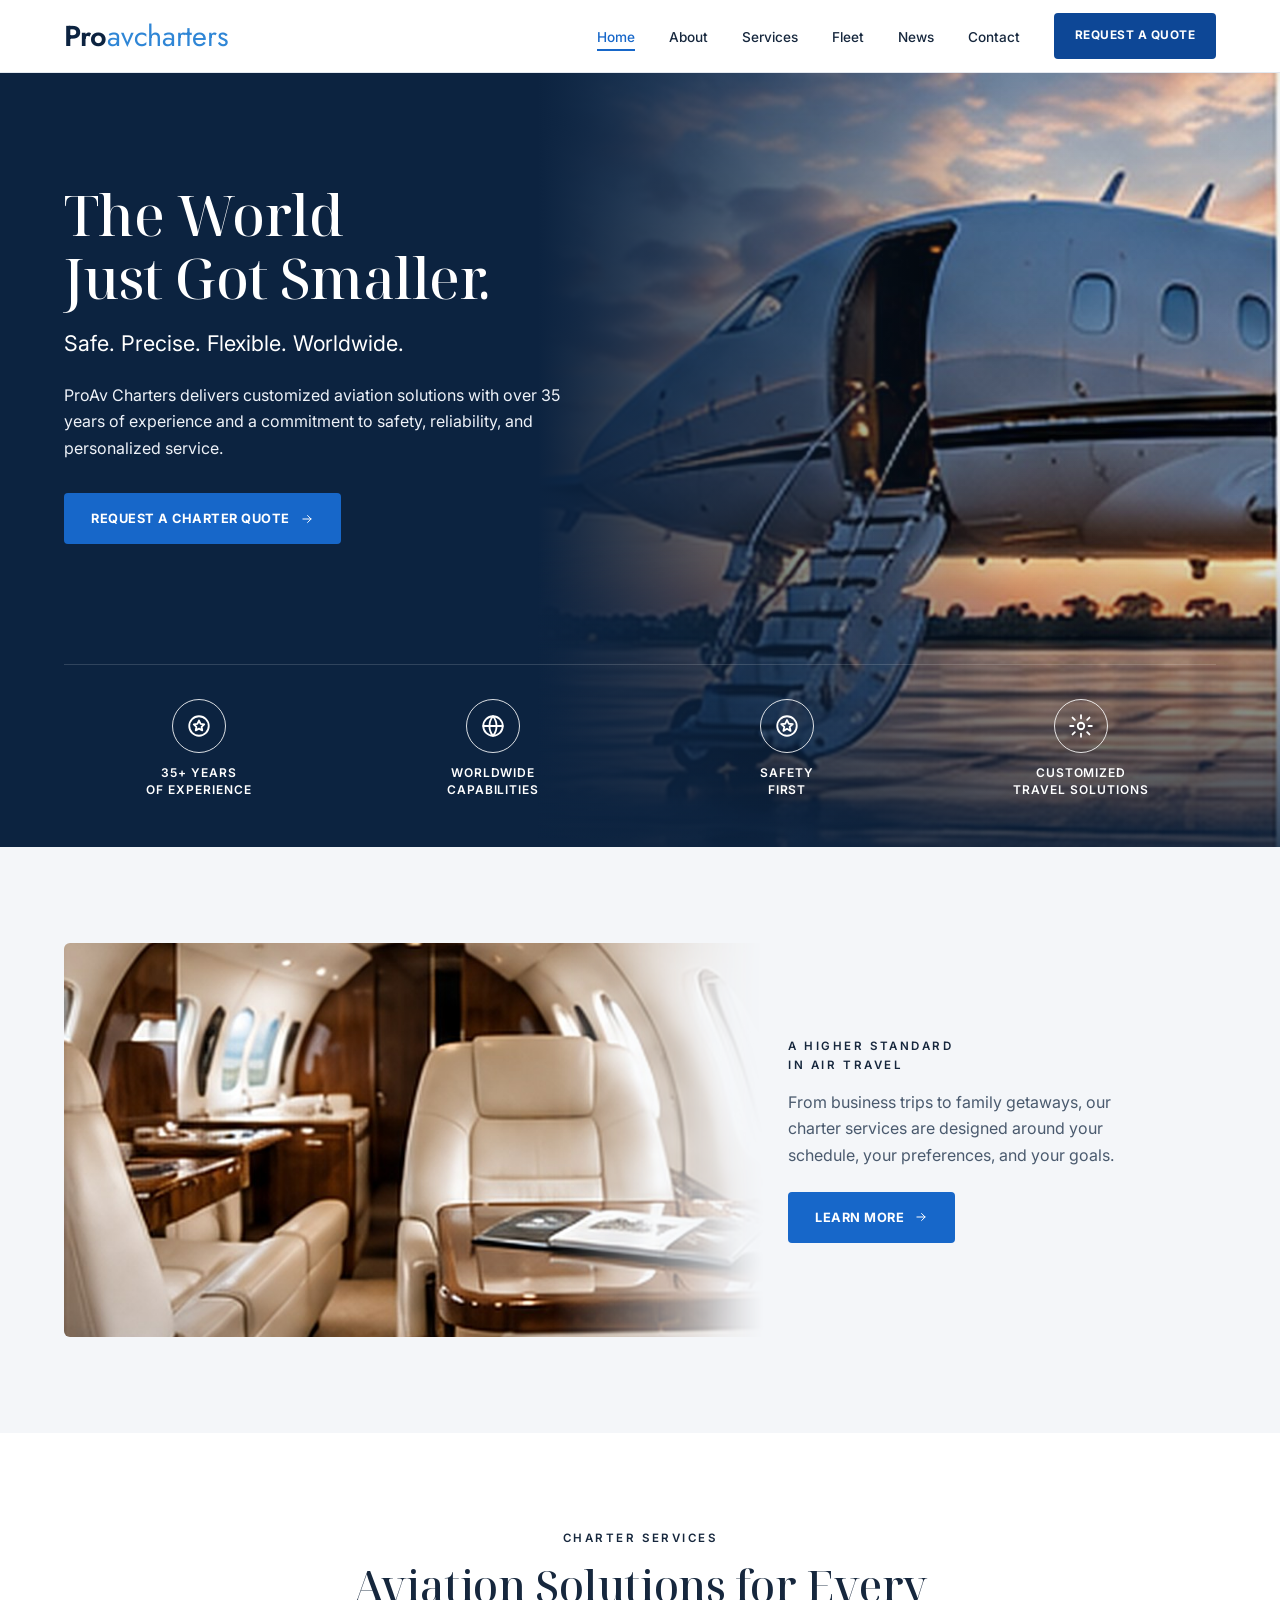
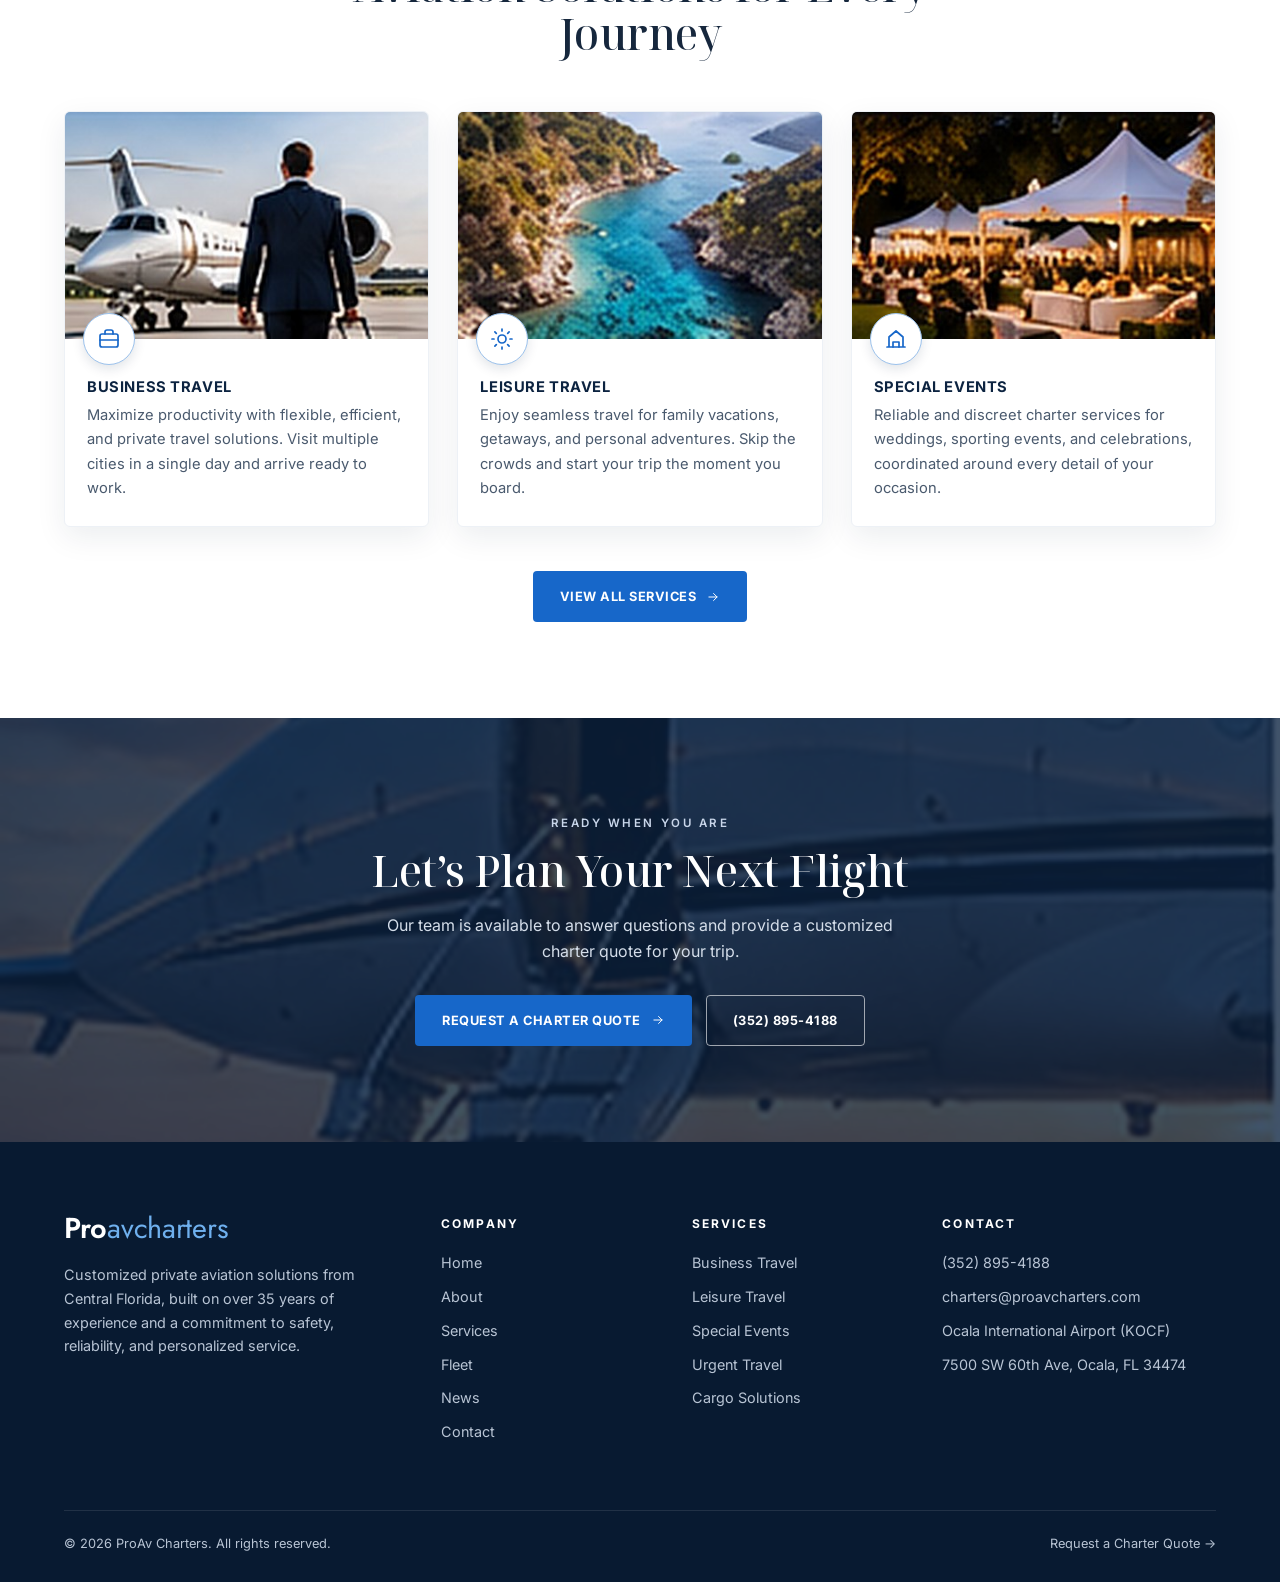
==== commit 006c138e: "Match mockup more closely and polish mobile layout Logo, heading font, button colors, faded cabin im" ====
--- a/index.html
+++ b/index.html
@@ -8,7 +8,7 @@
   <link rel="icon" href="/images/favicon.svg" type="image/svg+xml">
   <link rel="preconnect" href="https://fonts.googleapis.com">
   <link rel="preconnect" href="https://fonts.gstatic.com" crossorigin>
-  <link href="https://fonts.googleapis.com/css2?family=EB+Garamond:wght@400;500;600&family=Inter:wght@400;500;600;700&display=swap" rel="stylesheet">
+  <link href="https://fonts.googleapis.com/css2?family=Jost:wght@400;500;600&family=Noto+Serif+Display:wght@400;500&family=Inter:wght@400;500;600;700&display=swap" rel="stylesheet">
   <link rel="stylesheet" href="/css/style.css">
 </head>
 <body>
@@ -35,8 +35,8 @@
 
     <section class="section soft">
       <div class="container">
-        <div class="highlight-card reveal">
-          <img src="/images/cabin.jpg" alt="Private jet cabin with leather seating">
+        <div class="highlight reveal">
+          <div class="highlight-img"><img src="/images/cabin.jpg" alt="Private jet cabin with leather seating"></div>
           <div class="body">
             <span class="eyebrow">A Higher Standard<br>in Air Travel</span>
             <p>From business trips to family getaways, our charter services are designed around your schedule, your preferences, and your goals.</p>
--- a/css/style.css
+++ b/css/style.css
@@ -5,8 +5,9 @@
 :root {
   --navy: #0c2340;
   --navy-deep: #081a31;
-  --blue: #1a55ad;
-  --blue-dark: #12438d;
+  --blue: #1767c9;
+  --blue-dark: #0f4f9f;
+  --blue-header: #0d4796;
   --ink: #16273d;
   --text: #4a5a6e;
   --muted: #7d8a9b;
@@ -16,7 +17,8 @@
   --radius: 6px;
   --shadow: 0 10px 30px rgba(12, 35, 64, 0.08);
   --max: 1200px;
-  --font-head: "EB Garamond", Georgia, "Times New Roman", serif;
+  --font-head: "Noto Serif Display", Georgia, "Times New Roman", serif;
+  --font-logo: "Jost", "Futura", "Century Gothic", sans-serif;
   --font-body: "Inter", "Helvetica Neue", Arial, sans-serif;
 }
 
@@ -33,14 +35,15 @@
 img { max-width: 100%; display: block; }
 a { color: inherit; text-decoration: none; }
 button { font: inherit; }
-h1, h2, h3 { font-family: var(--font-head); font-weight: 500; color: var(--ink); line-height: 1.1; }
-h1 { font-size: clamp(2.5rem, 5.5vw, 4.25rem); }
-h2 { font-size: clamp(2rem, 3.6vw, 2.9rem); }
+h1, h2, h3 { font-family: var(--font-head); font-weight: 500; color: var(--ink); line-height: 1.12; letter-spacing: -0.01em; }
+h1 { font-size: clamp(2.2rem, 4.6vw, 3.5rem); }
+h2 { font-size: clamp(1.9rem, 3.4vw, 2.7rem); }
 [id] { scroll-margin-top: 90px; }
 
 .container { width: 100%; max-width: var(--max); margin: 0 auto; padding: 0 24px; }
 .section { padding: 96px 0; }
 .section.soft { background: var(--bg-soft); }
+.section.tight { padding: 28px 0 88px; }
 .eyebrow {
   display: block;
   font-size: 0.72rem;
@@ -62,8 +65,8 @@
   display: inline-flex; align-items: center; justify-content: center; gap: 10px;
   padding: 14px 26px;
   border-radius: 4px;
-  font-size: 0.78rem; font-weight: 600;
-  letter-spacing: 0.08em; text-transform: uppercase;
+  font-size: 0.8rem; font-weight: 700;
+  letter-spacing: 0.04em; text-transform: uppercase;
   border: 1px solid transparent; cursor: pointer;
   transition: background 0.2s ease, color 0.2s ease, border-color 0.2s ease;
 }
@@ -81,12 +84,11 @@
   border-bottom: 1px solid var(--line);
 }
 .nav { display: flex; align-items: center; justify-content: space-between; height: 72px; gap: 24px; }
-.logo { font-family: var(--font-body); font-size: 1.65rem; letter-spacing: -0.02em; line-height: 1; white-space: nowrap; }
-.logo .pro { color: var(--navy); font-weight: 700; }
-.logo .av { color: var(--blue); font-weight: 700; }
-.logo .charters { color: #3d5f8c; font-weight: 400; }
-.site-footer .logo .pro, .site-footer .logo .charters { color: #fff; }
-.site-footer .logo .av { color: #6fa1ea; }
+.logo { font-family: var(--font-logo); font-size: 1.8rem; letter-spacing: -0.01em; line-height: 1; white-space: nowrap; }
+.logo .pro { color: var(--navy); font-weight: 600; }
+.logo .charters { color: #2f86d6; font-weight: 400; }
+.site-footer .logo .pro { color: #fff; }
+.site-footer .logo .charters { color: #6fb0ee; }
 .nav-links { display: flex; align-items: center; gap: 34px; list-style: none; }
 .nav-links a:not(.btn) {
   font-size: 0.85rem; font-weight: 500; color: var(--ink); padding: 6px 0; position: relative;
@@ -97,7 +99,8 @@
 }
 .nav-links a:not(.btn):hover::after, .nav-links a.active::after { width: 100%; }
 .nav-links a.active { color: var(--blue); }
-.nav-cta { padding: 11px 20px; font-size: 0.72rem; }
+.nav-cta { padding: 12px 20px; font-size: 0.74rem; background: var(--blue-header); }
+.nav-cta:hover { background: var(--navy); }
 .menu-toggle { display: none; background: none; border: 0; width: 44px; height: 44px; cursor: pointer; }
 .menu-toggle span { display: block; width: 24px; height: 2px; background: var(--navy); margin: 5px auto; transition: transform 0.25s, opacity 0.25s; }
 .menu-toggle.open span:nth-child(1) { transform: translateY(7px) rotate(45deg); }
@@ -116,13 +119,15 @@
 }
 .hero-media::after {
   content: ""; position: absolute; inset: 0;
-  background: linear-gradient(90deg, var(--navy) 0%, rgba(12,35,64,0.55) 30%, rgba(12,35,64,0.05) 65%);
+  background:
+    linear-gradient(0deg, rgba(12,35,64,0.85) 0%, rgba(12,35,64,0) 40%),
+    linear-gradient(90deg, var(--navy) 0%, rgba(12,35,64,0.55) 30%, rgba(12,35,64,0.05) 65%);
 }
 .hero-inner { position: relative; z-index: 2; padding: 110px 0 120px; max-width: 660px; }
 .hero h1 { color: #fff; }
-.hero .eyebrow { color: #c9d6ea; }
+.hero .eyebrow { color: #fff; }
 .hero .tagline { font-size: 1.35rem; margin-top: 18px; color: #fff; }
-.hero p { color: #d5deea; margin-top: 20px; max-width: 520px; }
+.hero p { color: #eef2f8; margin-top: 20px; max-width: 520px; }
 .hero .btn { margin-top: 32px; }
 .hero.short .hero-inner { padding: 90px 0 100px; }
 
@@ -155,6 +160,15 @@
 .media img { width: 100%; height: 100%; object-fit: cover; aspect-ratio: 4 / 3; }
 .split-content p { margin-bottom: 16px; }
 .split-content h2 { margin-bottom: 20px; }
+.highlight { display: grid; grid-template-columns: 1.55fr 1fr; align-items: center; gap: 0; }
+.highlight-img { border-radius: var(--radius) 0 0 var(--radius); overflow: hidden; }
+.highlight-img img {
+  width: 100%; aspect-ratio: 16 / 9; object-fit: cover;
+  -webkit-mask-image: linear-gradient(90deg, #000 70%, transparent 100%);
+          mask-image: linear-gradient(90deg, #000 70%, transparent 100%);
+}
+.highlight .body { padding: 0 0 0 24px; }
+.highlight .body p { margin-bottom: 24px; max-width: 340px; }
 .highlight-card {
   background: #fff; border-radius: var(--radius); box-shadow: var(--shadow); overflow: hidden;
   display: grid; grid-template-columns: 1.5fr 1fr; align-items: center;
@@ -172,18 +186,18 @@
 
 /* ---------- Service cards ---------- */
 .grid-3 { display: grid; grid-template-columns: repeat(3, 1fr); gap: 28px; }
-.service-card { background: #fff; border: 1px solid var(--line); border-radius: var(--radius); overflow: hidden; box-shadow: var(--shadow); transition: transform 0.25s ease; }
+.service-card { background: #fff; border: 1px solid #edf1f6; border-radius: var(--radius); overflow: hidden; box-shadow: var(--shadow); transition: transform 0.25s ease; }
 .service-card:hover { transform: translateY(-4px); }
 .service-card .img { position: relative; }
 .service-card .img img { width: 100%; aspect-ratio: 16 / 10; object-fit: cover; }
 .service-card .badge {
   position: absolute; left: 18px; bottom: -26px; width: 52px; height: 52px; border-radius: 50%;
-  background: var(--blue); color: #fff; border: 4px solid #fff; display: grid; place-items: center;
-  box-shadow: 0 4px 12px rgba(0,0,0,0.15);
-}
-.service-card .badge svg { width: 22px; height: 22px; }
+  background: #fff; color: var(--blue); border: 1.5px solid #9cc2ec; display: grid; place-items: center;
+  box-shadow: 0 4px 12px rgba(12,35,64,0.12);
+}
+.service-card .badge svg { width: 24px; height: 24px; }
 .service-card .body { padding: 40px 22px 26px; }
-.service-card h3 { font-family: var(--font-body); font-size: 0.85rem; font-weight: 700; letter-spacing: 0.08em; text-transform: uppercase; color: var(--ink); margin-bottom: 8px; }
+.service-card h3 { font-family: var(--font-body); font-size: 0.92rem; font-weight: 700; letter-spacing: 0.04em; text-transform: uppercase; color: var(--navy); margin-bottom: 8px; }
 .service-card p { font-size: 0.92rem; }
 
 /* ---------- Fleet ---------- */
@@ -254,17 +268,20 @@
 /* Quote page */
 .quote-page {
   background:
-    linear-gradient(180deg, rgba(12,35,64,0) 70%, rgba(12,35,64,0.18) 100%),
-    linear-gradient(180deg, #d8e4f2 0%, #eaf0f7 40%, #f5efe7 80%, #ead7c0 100%);
+    radial-gradient(ellipse 60% 18% at 20% 18%, rgba(255,255,255,0.85), transparent 70%),
+    radial-gradient(ellipse 50% 14% at 70% 30%, rgba(255,255,255,0.7), transparent 70%),
+    radial-gradient(ellipse 70% 20% at 35% 55%, rgba(255,255,255,0.6), transparent 70%),
+    radial-gradient(ellipse 90% 30% at 50% 100%, rgba(240,170,110,0.55), transparent 70%),
+    linear-gradient(180deg, #c9d9ec 0%, #dde7f2 35%, #ecebeb 65%, #e9d3bd 88%, #5d6c82 100%);
   padding: 90px 0;
 }
 .quote-page .split { align-items: start; }
 .quote-page h1 { margin-bottom: 20px; }
 .contact-rows { list-style: none; margin-top: 36px; }
 .contact-rows li { display: flex; gap: 18px; margin-bottom: 26px; }
-.contact-rows svg { width: 26px; height: 26px; color: var(--blue); flex: 0 0 26px; margin-top: 2px; }
+.contact-rows svg { width: 28px; height: 28px; color: var(--navy); flex: 0 0 28px; margin-top: 2px; }
 .contact-rows strong { display: block; color: var(--ink); font-weight: 500; font-size: 0.92rem; }
-.contact-rows a { color: var(--blue); font-weight: 600; }
+.contact-rows a { color: var(--blue-header); font-weight: 600; }
 
 /* Contact page */
 .info-row { display: grid; grid-template-columns: repeat(3, 1fr); gap: 18px; }
@@ -369,3 +386,20 @@
   .quote-page { padding: 56px 0; }
   .footer-bottom { flex-direction: column; }
 }
+
+/* Home "higher standard" block and other small-screen refinements */
+@media (max-width: 900px) {
+  .highlight { grid-template-columns: 1fr; }
+  .highlight-img { border-radius: var(--radius); }
+  .highlight-img img { -webkit-mask-image: none; mask-image: none; }
+  .highlight .body { padding: 28px 0 0; }
+  .section.tight { padding: 24px 0 64px; }
+}
+@media (max-width: 600px) {
+  .logo { font-size: 1.55rem; }
+  .filters { flex-wrap: nowrap; overflow-x: auto; margin: 0 -16px 28px; padding: 4px 16px; scrollbar-width: none; }
+  .filters::-webkit-scrollbar { display: none; }
+  .filter { flex: 0 0 auto; }
+  .tab { min-width: 0; padding: 10px 6px; }
+  .contact-rows li { margin-bottom: 20px; }
+}
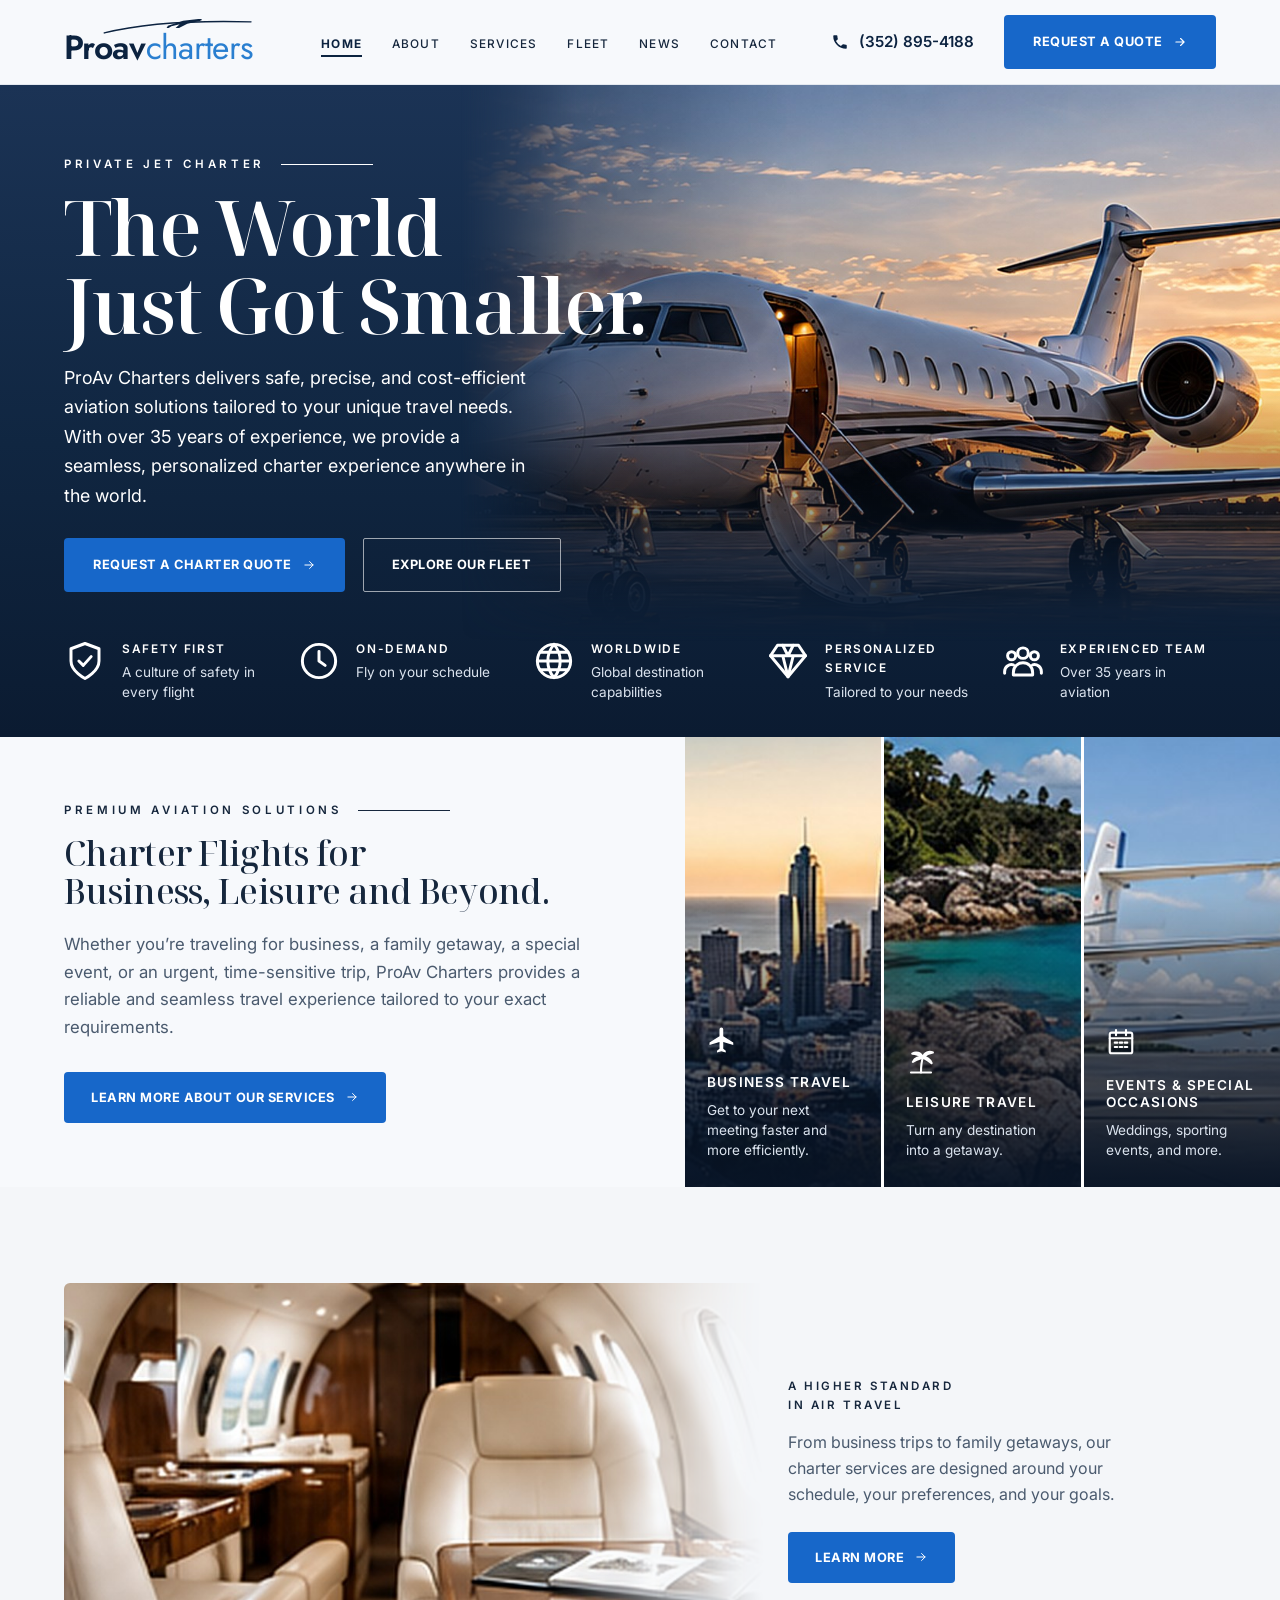
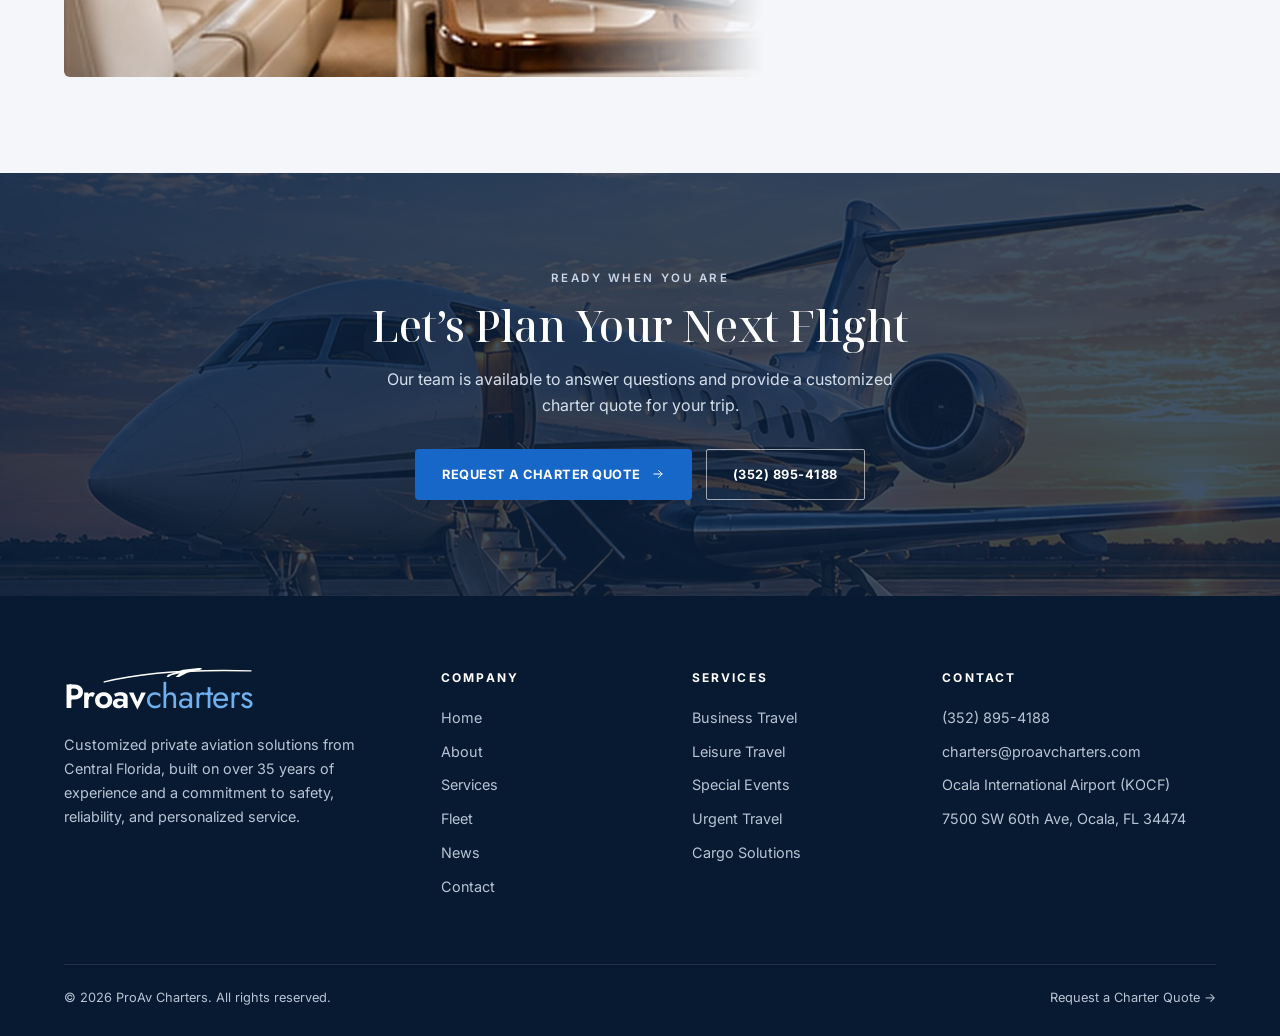
==== commit 54ad8aa3: "Rebuild home page to new design New hero photo with full jet, feature row, premium services section " ====
--- a/index.html
+++ b/index.html
@@ -3,79 +3,70 @@
 <head>
   <meta charset="UTF-8">
   <meta name="viewport" content="width=device-width, initial-scale=1.0">
-  <title>ProAv Charters | The World Just Got Smaller</title>
-  <meta name="description" content="ProAv Charters delivers customized private aviation solutions from Ocala, Florida, with over 35 years of experience and a commitment to safety.">
+  <title>ProAv Charters | Private Jet Charter | The World Just Got Smaller</title>
+  <meta name="description" content="ProAv Charters delivers safe, precise, and cost-efficient private jet charter from Ocala, Florida, with over 35 years of experience.">
   <link rel="icon" href="/images/favicon.svg" type="image/svg+xml">
   <link rel="preconnect" href="https://fonts.googleapis.com">
   <link rel="preconnect" href="https://fonts.gstatic.com" crossorigin>
-  <link href="https://fonts.googleapis.com/css2?family=Jost:wght@400;500;600&family=Noto+Serif+Display:wght@400;500&family=Inter:wght@400;500;600;700&display=swap" rel="stylesheet">
+  <link href="https://fonts.googleapis.com/css2?family=Jost:wght@400;500;600&family=Noto+Serif+Display:wght@400;500;600&family=Inter:wght@400;500;600;700&display=swap" rel="stylesheet">
   <link rel="stylesheet" href="/css/style.css">
 </head>
 <body>
   <header id="site-header"></header>
 
   <main>
-    <section class="hero">
+    <section class="hero hero-home">
       <div class="hero-media" style="background-image: url('/images/home-hero.jpg');"></div>
       <div class="container">
         <div class="hero-inner">
+          <span class="eyebrow trail">Private Jet Charter</span>
           <h1>The World<br>Just Got Smaller.</h1>
-          <div class="tagline">Safe. Precise. Flexible. Worldwide.</div>
-          <p>ProAv Charters delivers customized aviation solutions with over 35 years of experience and a commitment to safety, reliability, and personalized service.</p>
-          <a href="/quote" class="btn btn-primary">Request a Charter Quote <svg viewBox="0 0 24 24" fill="none" stroke="currentColor" stroke-width="1.7" stroke-linecap="round" stroke-linejoin="round" aria-hidden="true" stroke-width="2"><path d="M5 12h14M13 6l6 6-6 6"/></svg></a>
+          <p>ProAv Charters delivers safe, precise, and cost-efficient aviation solutions tailored to your unique travel needs. With over 35 years of experience, we provide a seamless, personalized charter experience anywhere in the world.</p>
+          <div class="hero-actions">
+            <a href="/quote" class="btn btn-primary">Request a Charter Quote <svg viewBox="0 0 24 24" fill="none" stroke="currentColor" stroke-width="1.7" stroke-linecap="round" stroke-linejoin="round" aria-hidden="true" stroke-width="2"><path d="M5 12h14M13 6l6 6-6 6"/></svg></a>
+            <a href="/fleet" class="btn btn-ghost">Explore Our Fleet</a>
+          </div>
         </div>
-        <div class="hero-features">
-          <div class="hero-feature"><div class="ring"><svg viewBox="0 0 24 24" fill="none" stroke="currentColor" stroke-width="1.7" stroke-linecap="round" stroke-linejoin="round" aria-hidden="true"><circle cx="12" cy="12" r="9"/><path d="m12 7 1.5 3 3.3.5-2.4 2.3.6 3.2-3-1.6-3 1.6.6-3.2-2.4-2.3 3.3-.5z"/></svg></div><span>35+ Years<br>of Experience</span></div>
-          <div class="hero-feature"><div class="ring"><svg viewBox="0 0 24 24" fill="none" stroke="currentColor" stroke-width="1.7" stroke-linecap="round" stroke-linejoin="round" aria-hidden="true"><circle cx="12" cy="12" r="9"/><path d="M3 12h18M12 3a14 14 0 0 1 0 18M12 3a14 14 0 0 0 0 18"/></svg></div><span>Worldwide<br>Capabilities</span></div>
-          <div class="hero-feature"><div class="ring"><svg viewBox="0 0 24 24" fill="none" stroke="currentColor" stroke-width="1.7" stroke-linecap="round" stroke-linejoin="round" aria-hidden="true"><circle cx="12" cy="12" r="9"/><path d="m12 6.5 1.6 3.4 3.7.4-2.8 2.5.8 3.7-3.3-1.9-3.3 1.9.8-3.7-2.8-2.5 3.7-.4z"/></svg></div><span>Safety<br>First</span></div>
-          <div class="hero-feature"><div class="ring"><svg viewBox="0 0 24 24" fill="none" stroke="currentColor" stroke-width="1.7" stroke-linecap="round" stroke-linejoin="round" aria-hidden="true"><circle cx="12" cy="12" r="3"/><path d="M12 2v3M12 19v3M4.2 4.2l2.1 2.1M17.7 17.7l2.1 2.1M2 12h3M19 12h3M4.2 19.8l2.1-2.1M17.7 6.3l2.1-2.1"/></svg></div><span>Customized<br>Travel Solutions</span></div>
+        <div class="hero-points">
+          <div class="hero-point"><svg viewBox="0 0 24 24" fill="none" stroke="currentColor" stroke-width="1.7" stroke-linecap="round" stroke-linejoin="round" aria-hidden="true" stroke-width="1.4"><path d="M12 22s8-4 8-10V5l-8-3-8 3v7c0 6 8 10 8 10z"/><path d="m8.5 12 2.5 2.5 4.5-5"/></svg><div><strong>Safety First</strong><span>A culture of safety in every flight</span></div></div>
+          <div class="hero-point"><svg viewBox="0 0 24 24" fill="none" stroke="currentColor" stroke-width="1.7" stroke-linecap="round" stroke-linejoin="round" aria-hidden="true" stroke-width="1.4"><circle cx="12" cy="12" r="9.5"/><path d="M12 6.5V12l3.5 2.5"/></svg><div><strong>On-Demand</strong><span>Fly on your schedule</span></div></div>
+          <div class="hero-point"><svg viewBox="0 0 24 24" fill="none" stroke="currentColor" stroke-width="1.7" stroke-linecap="round" stroke-linejoin="round" aria-hidden="true" stroke-width="1.4"><circle cx="12" cy="12" r="9.5"/><path d="M2.5 12h19M12 2.5a14.5 14.5 0 0 1 0 19M12 2.5a14.5 14.5 0 0 0 0 19M4 7h16M4 17h16"/></svg><div><strong>Worldwide</strong><span>Global destination capabilities</span></div></div>
+          <div class="hero-point"><svg viewBox="0 0 24 24" fill="none" stroke="currentColor" stroke-width="1.7" stroke-linecap="round" stroke-linejoin="round" aria-hidden="true" stroke-width="1.4"><path d="M6 3h12l4 6-10 12L2 9z"/><path d="M2 9h20M9 3l3 6 3-6M12 21 9 9M12 21l3-12"/></svg><div><strong>Personalized Service</strong><span>Tailored to your needs</span></div></div>
+          <div class="hero-point"><svg viewBox="0 0 24 24" fill="none" stroke="currentColor" stroke-width="1.7" stroke-linecap="round" stroke-linejoin="round" aria-hidden="true" stroke-width="1.4"><circle cx="12" cy="7.5" r="3"/><circle cx="5.5" cy="9" r="2.3"/><circle cx="18.5" cy="9" r="2.3"/><path d="M6.5 20v-1.5a5.5 5.5 0 0 1 11 0V20zM1.5 19v-1a4 4 0 0 1 5-3.8M22.5 19v-1a4 4 0 0 0-5-3.8"/></svg><div><strong>Experienced Team</strong><span>Over 35 years in aviation</span></div></div>
         </div>
+      </div>
+    </section>
+
+    <section class="premium">
+      <div class="premium-text reveal">
+        <span class="eyebrow trail">Premium Aviation Solutions</span>
+        <h2>Charter Flights for<br>Business, Leisure and Beyond.</h2>
+        <p>Whether you&rsquo;re traveling for business, a family getaway, a special event, or an urgent, time-sensitive trip, ProAv Charters provides a reliable and seamless travel experience tailored to your exact requirements.</p>
+        <a href="/services" class="btn btn-primary">Learn More About Our Services <svg viewBox="0 0 24 24" fill="none" stroke="currentColor" stroke-width="1.7" stroke-linecap="round" stroke-linejoin="round" aria-hidden="true" stroke-width="2"><path d="M5 12h14M13 6l6 6-6 6"/></svg></a>
+      </div>
+      <div class="tiles">
+        <a href="/services#business" class="tile" style="background-image: url('/images/tile-business.jpg');">
+          <div class="tile-body"><svg viewBox="0 0 24 24" fill="currentColor" aria-hidden="true"><path d="M21 16v-2l-8-5V3.5a1.5 1.5 0 0 0-3 0V9l-8 5v2l8-2.5V19l-2 1.5V22l3.5-1 3.5 1v-1.5L13 19v-5.5z"/></svg><h3>Business Travel</h3><p>Get to your next meeting faster and more efficiently.</p></div>
+        </a>
+        <a href="/services#leisure" class="tile" style="background-image: url('/images/tile-leisure.jpg');">
+          <div class="tile-body"><svg viewBox="0 0 24 24" fill="none" stroke="currentColor" stroke-width="1.7" stroke-linecap="round" stroke-linejoin="round" aria-hidden="true" stroke-width="1.5"><path d="M12 22c0-5 .5-9 1.5-12"/><path d="M13.5 10C12 6 8 5 5 7c3 0 5.5 1 8.5 3zM13.5 10c1-4 5-5.5 8-4-3 .5-5.5 1.8-8 4zM13.5 10c-3-1-6.5.5-8 3.5 2.5-1.5 5-2.5 8-3.5zM13.5 10c3-.5 6 1.5 7 4.5-2-1.8-4.5-3.2-7-4.5z"/><path d="M4 22h16"/></svg><h3>Leisure Travel</h3><p>Turn any destination into a getaway.</p></div>
+        </a>
+        <a href="/services#events" class="tile" style="background-image: url('/images/tile-events.jpg');">
+          <div class="tile-body"><svg viewBox="0 0 24 24" fill="none" stroke="currentColor" stroke-width="1.7" stroke-linecap="round" stroke-linejoin="round" aria-hidden="true" stroke-width="1.5"><rect x="3" y="4.5" width="18" height="16.5" rx="1.5"/><path d="M3 9h18M8 2.5v4M16 2.5v4M7 12.5h2M11 12.5h2M15 12.5h2M7 16h2M11 16h2M15 16h2"/></svg><h3>Events &amp; Special Occasions</h3><p>Weddings, sporting events, and more.</p></div>
+        </a>
       </div>
     </section>
 
     <section class="section soft">
       <div class="container">
         <div class="highlight reveal">
-          <div class="highlight-img"><img src="/images/cabin.jpg" alt="Private jet cabin with leather seating"></div>
+          <div class="highlight-img"><img src="/images/cabin.jpg" alt="Private jet cabin with leather seating" loading="lazy"></div>
           <div class="body">
             <span class="eyebrow">A Higher Standard<br>in Air Travel</span>
             <p>From business trips to family getaways, our charter services are designed around your schedule, your preferences, and your goals.</p>
             <a href="/about" class="btn btn-primary">Learn More <svg viewBox="0 0 24 24" fill="none" stroke="currentColor" stroke-width="1.7" stroke-linecap="round" stroke-linejoin="round" aria-hidden="true" stroke-width="2"><path d="M5 12h14M13 6l6 6-6 6"/></svg></a>
           </div>
         </div>
-      </div>
-    </section>
-
-    <section class="section">
-      <div class="container">
-        <div class="section-head center reveal">
-          <span class="eyebrow">Charter Services</span>
-          <h2>Aviation Solutions for Every Journey</h2>
-        </div>
-        <div class="grid-3">
-          <article class="service-card reveal">
-            <div class="img"><img src="/images/svc-business.jpg" alt="Business Travel" loading="lazy"><span class="badge"><svg viewBox="0 0 24 24" fill="none" stroke="currentColor" stroke-width="1.7" stroke-linecap="round" stroke-linejoin="round" aria-hidden="true"><rect x="3" y="7" width="18" height="13" rx="2"/><path d="M16 7V5a2 2 0 0 0-2-2h-4a2 2 0 0 0-2 2v2M3 13h18"/></svg></span></div>
-            <div class="body">
-              <h3>Business Travel</h3>
-              <p>Maximize productivity with flexible, efficient, and private travel solutions. Visit multiple cities in a single day and arrive ready to work.</p>
-            </div>
-          </article>
-          <article class="service-card reveal">
-            <div class="img"><img src="/images/svc-leisure.jpg" alt="Leisure Travel" loading="lazy"><span class="badge"><svg viewBox="0 0 24 24" fill="none" stroke="currentColor" stroke-width="1.7" stroke-linecap="round" stroke-linejoin="round" aria-hidden="true"><circle cx="12" cy="12" r="4"/><path d="M12 2v2M12 20v2M4.9 4.9l1.4 1.4M17.7 17.7l1.4 1.4M2 12h2M20 12h2M4.9 19.1l1.4-1.4M17.7 6.3l1.4-1.4"/></svg></span></div>
-            <div class="body">
-              <h3>Leisure Travel</h3>
-              <p>Enjoy seamless travel for family vacations, getaways, and personal adventures. Skip the crowds and start your trip the moment you board.</p>
-            </div>
-          </article>
-          <article class="service-card reveal">
-            <div class="img"><img src="/images/svc-events.jpg" alt="Special Events" loading="lazy"><span class="badge"><svg viewBox="0 0 24 24" fill="none" stroke="currentColor" stroke-width="1.7" stroke-linecap="round" stroke-linejoin="round" aria-hidden="true"><path d="M3 20h18M5 20V10l7-6 7 6v10"/><path d="M9 20v-5h6v5"/></svg></span></div>
-            <div class="body">
-              <h3>Special Events</h3>
-              <p>Reliable and discreet charter services for weddings, sporting events, and celebrations, coordinated around every detail of your occasion.</p>
-            </div>
-          </article>
-        </div>
-        <p style="text-align:center; margin-top: 44px;"><a href="/services" class="btn btn-primary">View All Services <svg viewBox="0 0 24 24" fill="none" stroke="currentColor" stroke-width="1.7" stroke-linecap="round" stroke-linejoin="round" aria-hidden="true" stroke-width="2"><path d="M5 12h14M13 6l6 6-6 6"/></svg></a></p>
       </div>
     </section>
 
--- a/css/style.css
+++ b/css/style.css
@@ -397,9 +397,121 @@
 }
 @media (max-width: 600px) {
   .logo { font-size: 1.55rem; }
-  .filters { flex-wrap: nowrap; overflow-x: auto; margin: 0 -16px 28px; padding: 4px 16px; scrollbar-width: none; }
-  .filters::-webkit-scrollbar { display: none; }
-  .filter { flex: 0 0 auto; }
   .tab { min-width: 0; padding: 10px 6px; }
   .contact-rows li { margin-bottom: 20px; }
 }
+
+/* Two-column grid (fleet) */
+.grid-2 { display: grid; grid-template-columns: repeat(2, 1fr); gap: 28px; max-width: 920px; margin: 0 auto; }
+.filters { justify-content: center; }
+@media (max-width: 700px) { .grid-2 { grid-template-columns: 1fr; } }
+
+/* =========================================================
+   Header v2: swoosh logo, uppercase nav, phone number
+   ========================================================= */
+.site-header { background: #f7f9fc; }
+.nav { height: 84px; }
+.logo { position: relative; display: inline-block; padding-top: 12px; font-size: 2.1rem; letter-spacing: -0.02em; }
+.logo .pro { color: var(--navy); font-weight: 600; }
+.logo .charters { color: #2a7fd0; font-weight: 400; }
+.logo-swoosh { position: absolute; top: -2px; left: 10%; width: 100%; height: 18px; color: var(--navy); }
+.site-footer .logo-swoosh { color: #fff; }
+.nav-links { gap: 30px; }
+.nav-links a:not(.btn) { font-size: 0.74rem; font-weight: 500; letter-spacing: 0.1em; text-transform: uppercase; }
+.nav-links a.active { color: var(--navy); font-weight: 700; }
+.nav-links a.active::after { background: var(--navy); }
+.nav-phone a { display: inline-flex !important; align-items: center; gap: 10px; font-size: 0.95rem !important; font-weight: 600 !important; letter-spacing: 0 !important; text-transform: none !important; color: var(--navy) !important; margin-left: 24px; }
+.nav-phone a::after { display: none; }
+.nav-phone svg { width: 18px; height: 18px; }
+.nav-cta { background: var(--blue); padding: 15px 28px; font-size: 0.8rem; }
+.nav-cta:hover { background: var(--blue-dark); }
+.mobile-call { display: none; width: 44px; height: 44px; border-radius: 50%; background: var(--blue); color: #fff; place-items: center; margin-left: auto; }
+.mobile-call svg { width: 20px; height: 20px; }
+[id] { scroll-margin-top: 100px; }
+
+/* =========================================================
+   Home hero v2
+   ========================================================= */
+.hero-home { min-height: 640px; }
+.hero-home { background: linear-gradient(180deg, #1b3355 0%, #102641 55%, #0b1b31 100%); }
+.hero-home .hero-media {
+  width: 64%; bottom: 96px; background-position: 30% 55%;
+  -webkit-mask-image: linear-gradient(90deg, transparent 0%, #000 14%), linear-gradient(0deg, transparent 0%, #000 22%);
+  -webkit-mask-composite: source-in;
+          mask-image: linear-gradient(90deg, transparent 0%, #000 14%), linear-gradient(0deg, transparent 0%, #000 22%);
+          mask-composite: intersect;
+}
+.hero-home .hero-media::after {
+  background:
+    linear-gradient(0deg, rgba(10,24,44,0.92) 0%, rgba(10,24,44,0.35) 26%, rgba(10,24,44,0) 45%),
+    linear-gradient(90deg, rgba(14,34,61,0.6) 0%, rgba(14,34,61,0) 40%);
+}
+.hero-home .hero-inner { padding: 64px 0 40px; max-width: 760px; }
+.hero-home h1 { font-size: clamp(2.8rem, 6vw, 5rem); font-weight: 600; letter-spacing: -0.025em; line-height: 1.02; }
+.hero-home p { font-size: 1.12rem; color: #fff; max-width: 470px; margin-top: 18px; }
+.eyebrow.trail { display: inline-flex; align-items: center; gap: 16px; letter-spacing: 0.32em; }
+.eyebrow.trail::after { content: ""; width: 92px; height: 1px; background: currentColor; }
+.hero-actions { display: flex; gap: 18px; flex-wrap: wrap; margin-top: 28px; }
+.hero-home .hero-actions .btn { margin-top: 0; padding: 15px 28px; }
+.btn-ghost { border-radius: 2px; }
+.hero-points {
+  position: relative; z-index: 2; display: grid; grid-template-columns: repeat(5, 1fr); gap: 20px;
+  padding: 8px 0 34px;
+}
+.hero-point { display: flex; gap: 16px; align-items: flex-start; color: #fff; }
+.hero-point svg { width: 42px; height: 42px; flex: 0 0 42px; }
+.hero-point strong { display: block; font-size: 0.74rem; font-weight: 600; letter-spacing: 0.14em; text-transform: uppercase; margin-bottom: 4px; }
+.hero-point span { font-size: 0.85rem; color: #dbe3ee; line-height: 1.45; display: block; }
+
+/* Premium section with photo tiles */
+.premium { display: grid; grid-template-columns: 1.15fr 1fr; background: #f7f9fc; }
+.premium-text {
+  padding: 64px 48px 64px max(24px, calc((100vw - var(--max)) / 2 + 24px));
+  display: flex; flex-direction: column; justify-content: center; align-items: flex-start;
+}
+.premium-text .eyebrow { color: var(--ink); }
+.premium-text h2 { font-size: clamp(1.9rem, 2.7vw, 2.45rem); font-weight: 500; margin-bottom: 20px; letter-spacing: -0.02em; }
+.premium-text p { font-size: 1.05rem; margin-bottom: 30px; max-width: 560px; }
+.tiles { display: grid; grid-template-columns: repeat(3, 1fr); gap: 3px; background: #fff; min-height: 380px; }
+.tile { position: relative; background-size: cover; background-position: center top; display: flex; align-items: flex-end; color: #fff; overflow: hidden; }
+.tile::before { content: ""; position: absolute; inset: 0; background: linear-gradient(0deg, rgba(8,20,38,0.95) 0%, rgba(8,20,38,0.6) 35%, rgba(8,20,38,0) 65%); transition: background 0.3s; }
+.tile:hover::before { background: linear-gradient(0deg, rgba(8,20,38,0.95) 0%, rgba(8,20,38,0.7) 45%, rgba(8,20,38,0.1) 75%); }
+.tile-body { position: relative; padding: 26px 22px; }
+.tile-body svg { width: 30px; height: 30px; margin-bottom: 12px; }
+.tile h3 { font-family: var(--font-body); font-size: 0.85rem; font-weight: 600; letter-spacing: 0.1em; text-transform: uppercase; color: #fff; margin-bottom: 8px; line-height: 1.3; }
+.tile p { font-size: 0.85rem; color: #dbe3ee; line-height: 1.5; }
+
+@media (max-width: 1180px) {
+  .nav-phone { display: none; }
+  .hero-points { grid-template-columns: repeat(3, 1fr); row-gap: 22px; }
+}
+@media (max-width: 1024px) {
+  .premium { grid-template-columns: 1fr; }
+  .premium-text { padding: 64px 24px; }
+  .tiles { min-height: 340px; }
+}
+@media (max-width: 900px) {
+  .nav { height: 72px; }
+  .nav-links { top: 72px; }
+  .nav-links a:not(.btn) { font-size: 0.9rem; }
+  .mobile-call { display: grid; margin-right: 6px; }
+  .logo { font-size: 1.75rem; }
+  .hero-home .hero-media { width: 100%; bottom: 0; background-position: 70% center; -webkit-mask-image: none; mask-image: none; }
+  .hero-home .hero-media::after { background: linear-gradient(180deg, rgba(10,24,44,0.55) 0%, rgba(10,24,44,0.75) 50%, rgba(10,24,44,0.95) 100%); }
+  .hero-points { grid-template-columns: 1fr 1fr; }
+}
+@media (max-width: 600px) {
+  .logo { font-size: 1.55rem; padding-top: 10px; }
+  .logo-swoosh { height: 15px; }
+  .hero-home .hero-inner { padding: 48px 0 28px; }
+  .hero-home .hero-actions .btn { width: 100%; }
+  .hero-points { gap: 22px 14px; padding-bottom: 40px; }
+  .hero-point { gap: 10px; }
+  .hero-point svg { width: 32px; height: 32px; flex-basis: 32px; }
+  .hero-point strong { font-size: 0.68rem; letter-spacing: 0.1em; }
+  .hero-point span { font-size: 0.8rem; }
+  .eyebrow.trail::after { width: 40px; }
+  .premium-text { padding: 56px 16px; }
+  .tiles { grid-template-columns: 1fr; min-height: 0; }
+  .tile { min-height: 240px; }
+}
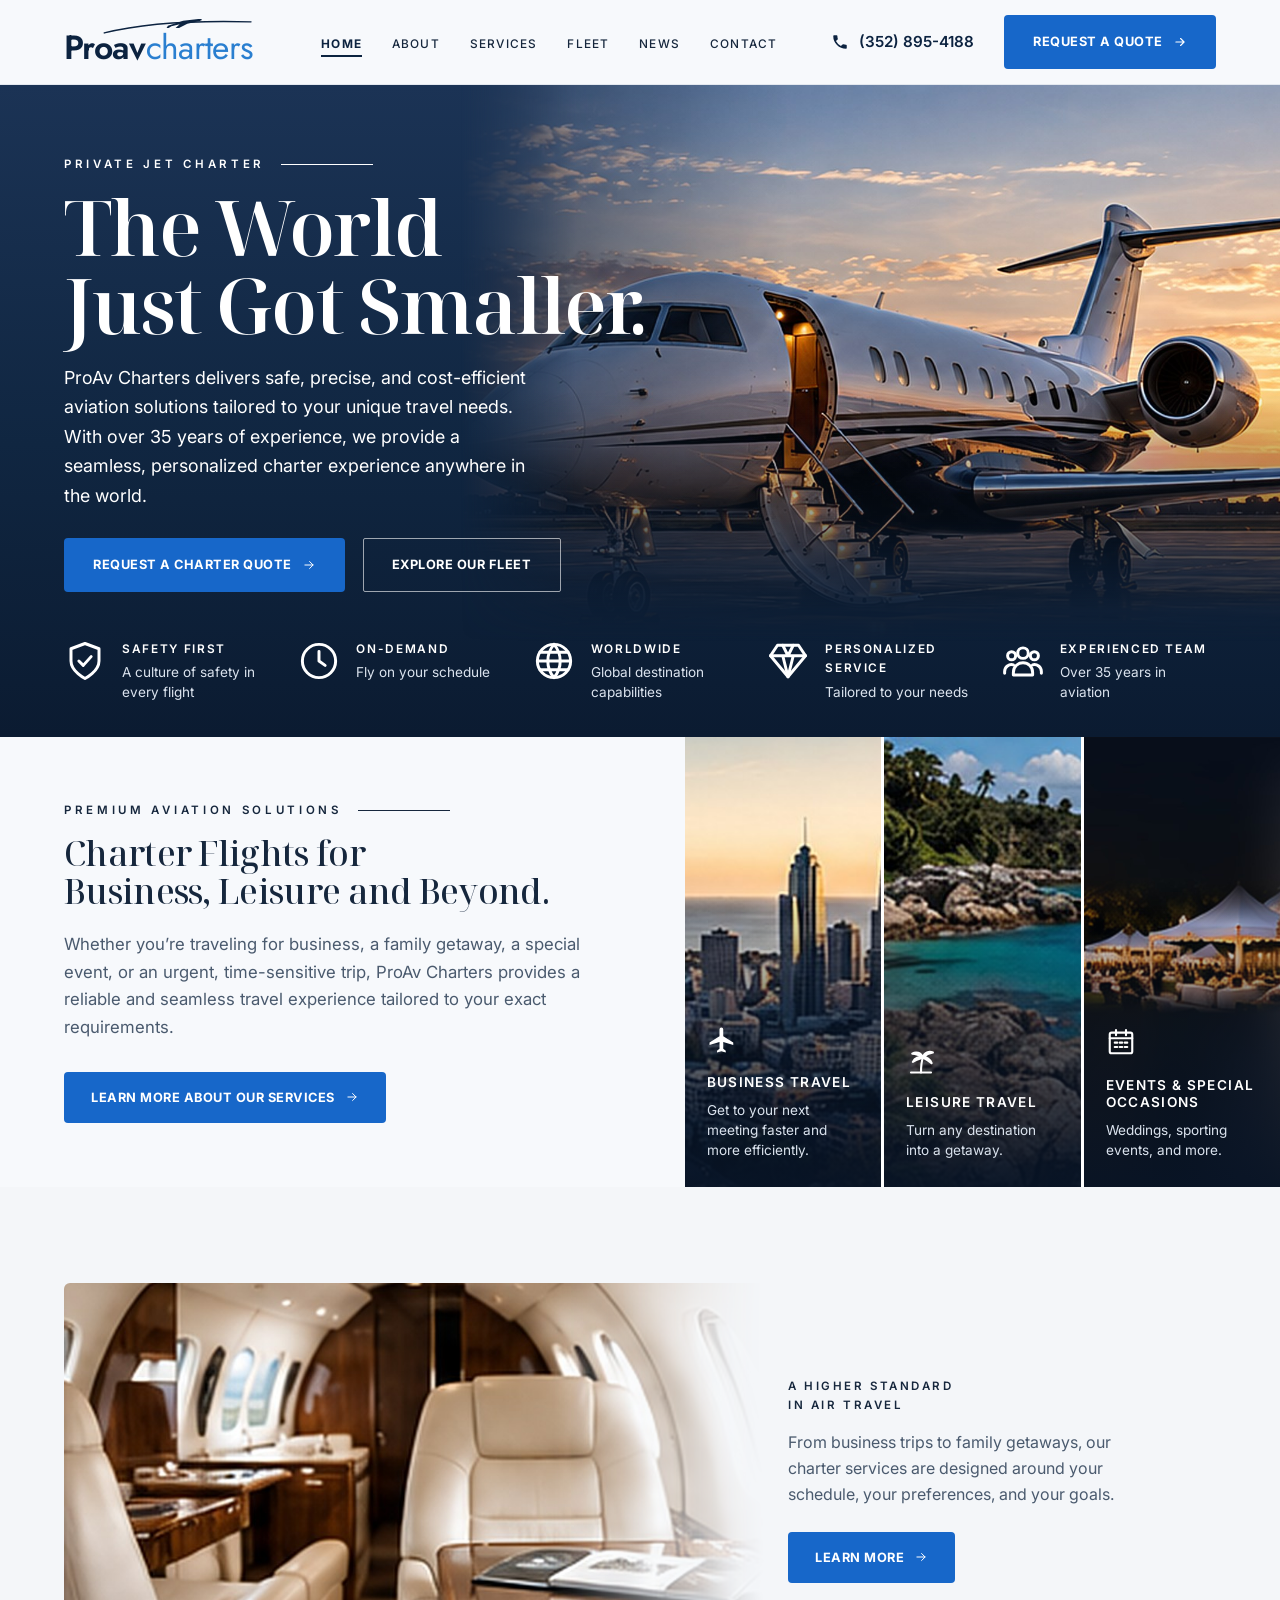
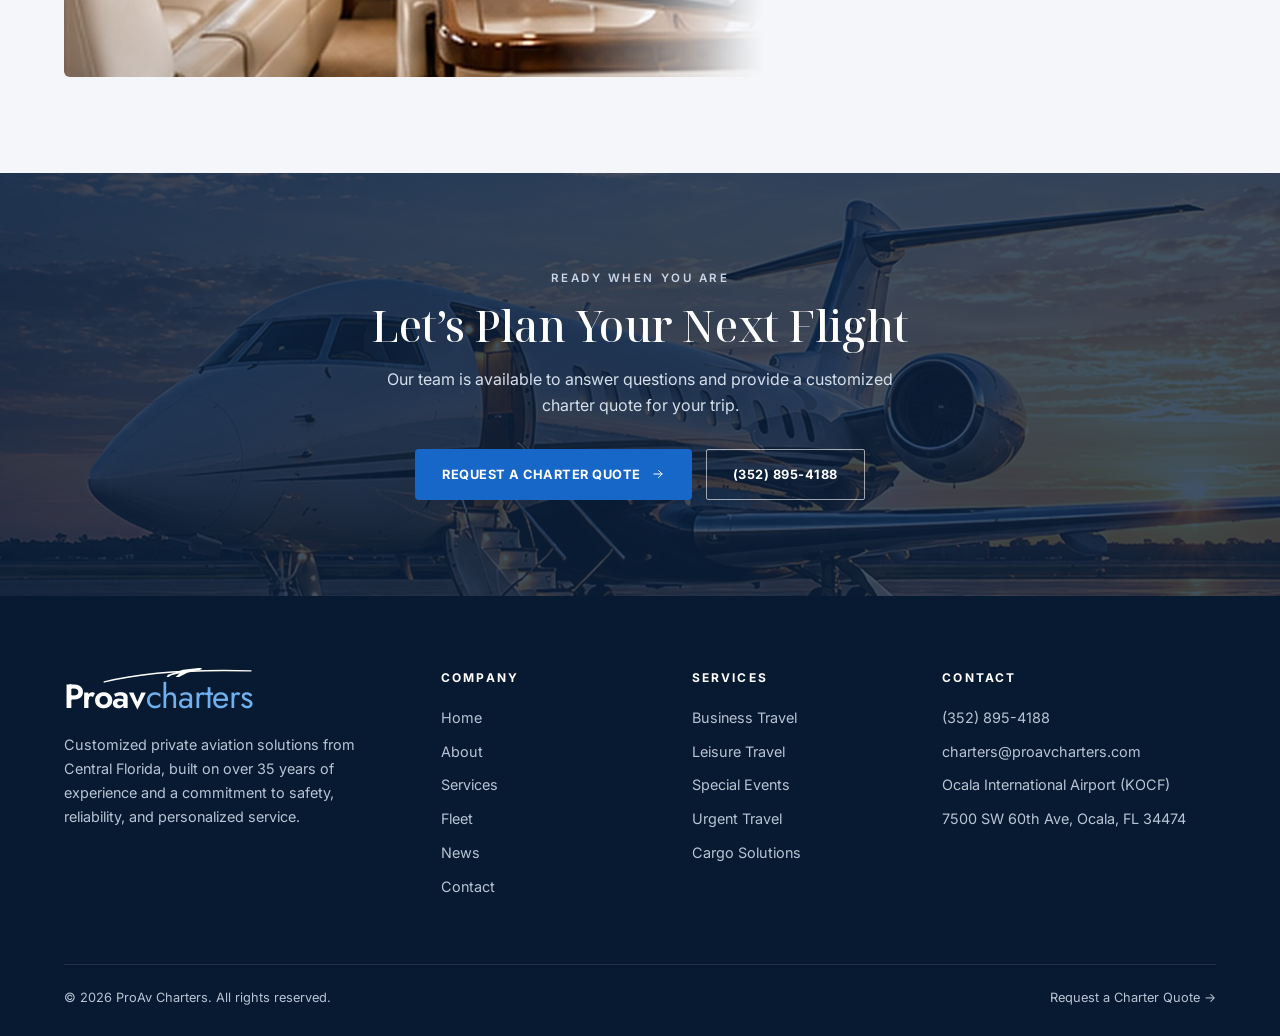
==== commit d5363541: "Use evening event photo for Events & Special Occasions tile Co-Authored-By: Claude Opus 5.5 <noreply" ====
--- a/index.html
+++ b/index.html
@@ -51,7 +51,7 @@
         <a href="/services#leisure" class="tile" style="background-image: url('/images/tile-leisure.jpg');">
           <div class="tile-body"><svg viewBox="0 0 24 24" fill="none" stroke="currentColor" stroke-width="1.7" stroke-linecap="round" stroke-linejoin="round" aria-hidden="true" stroke-width="1.5"><path d="M12 22c0-5 .5-9 1.5-12"/><path d="M13.5 10C12 6 8 5 5 7c3 0 5.5 1 8.5 3zM13.5 10c1-4 5-5.5 8-4-3 .5-5.5 1.8-8 4zM13.5 10c-3-1-6.5.5-8 3.5 2.5-1.5 5-2.5 8-3.5zM13.5 10c3-.5 6 1.5 7 4.5-2-1.8-4.5-3.2-7-4.5z"/><path d="M4 22h16"/></svg><h3>Leisure Travel</h3><p>Turn any destination into a getaway.</p></div>
         </a>
-        <a href="/services#events" class="tile" style="background-image: url('/images/tile-events.jpg');">
+        <a href="/services#events" class="tile tile-center" style="background-image: url('/images/tile-events.jpg');">
           <div class="tile-body"><svg viewBox="0 0 24 24" fill="none" stroke="currentColor" stroke-width="1.7" stroke-linecap="round" stroke-linejoin="round" aria-hidden="true" stroke-width="1.5"><rect x="3" y="4.5" width="18" height="16.5" rx="1.5"/><path d="M3 9h18M8 2.5v4M16 2.5v4M7 12.5h2M11 12.5h2M15 12.5h2M7 16h2M11 16h2M15 16h2"/></svg><h3>Events &amp; Special Occasions</h3><p>Weddings, sporting events, and more.</p></div>
         </a>
       </div>
--- a/css/style.css
+++ b/css/style.css
@@ -515,3 +515,4 @@
   .tiles { grid-template-columns: 1fr; min-height: 0; }
   .tile { min-height: 240px; }
 }
+.tile.tile-center { background-position: center 42%; }
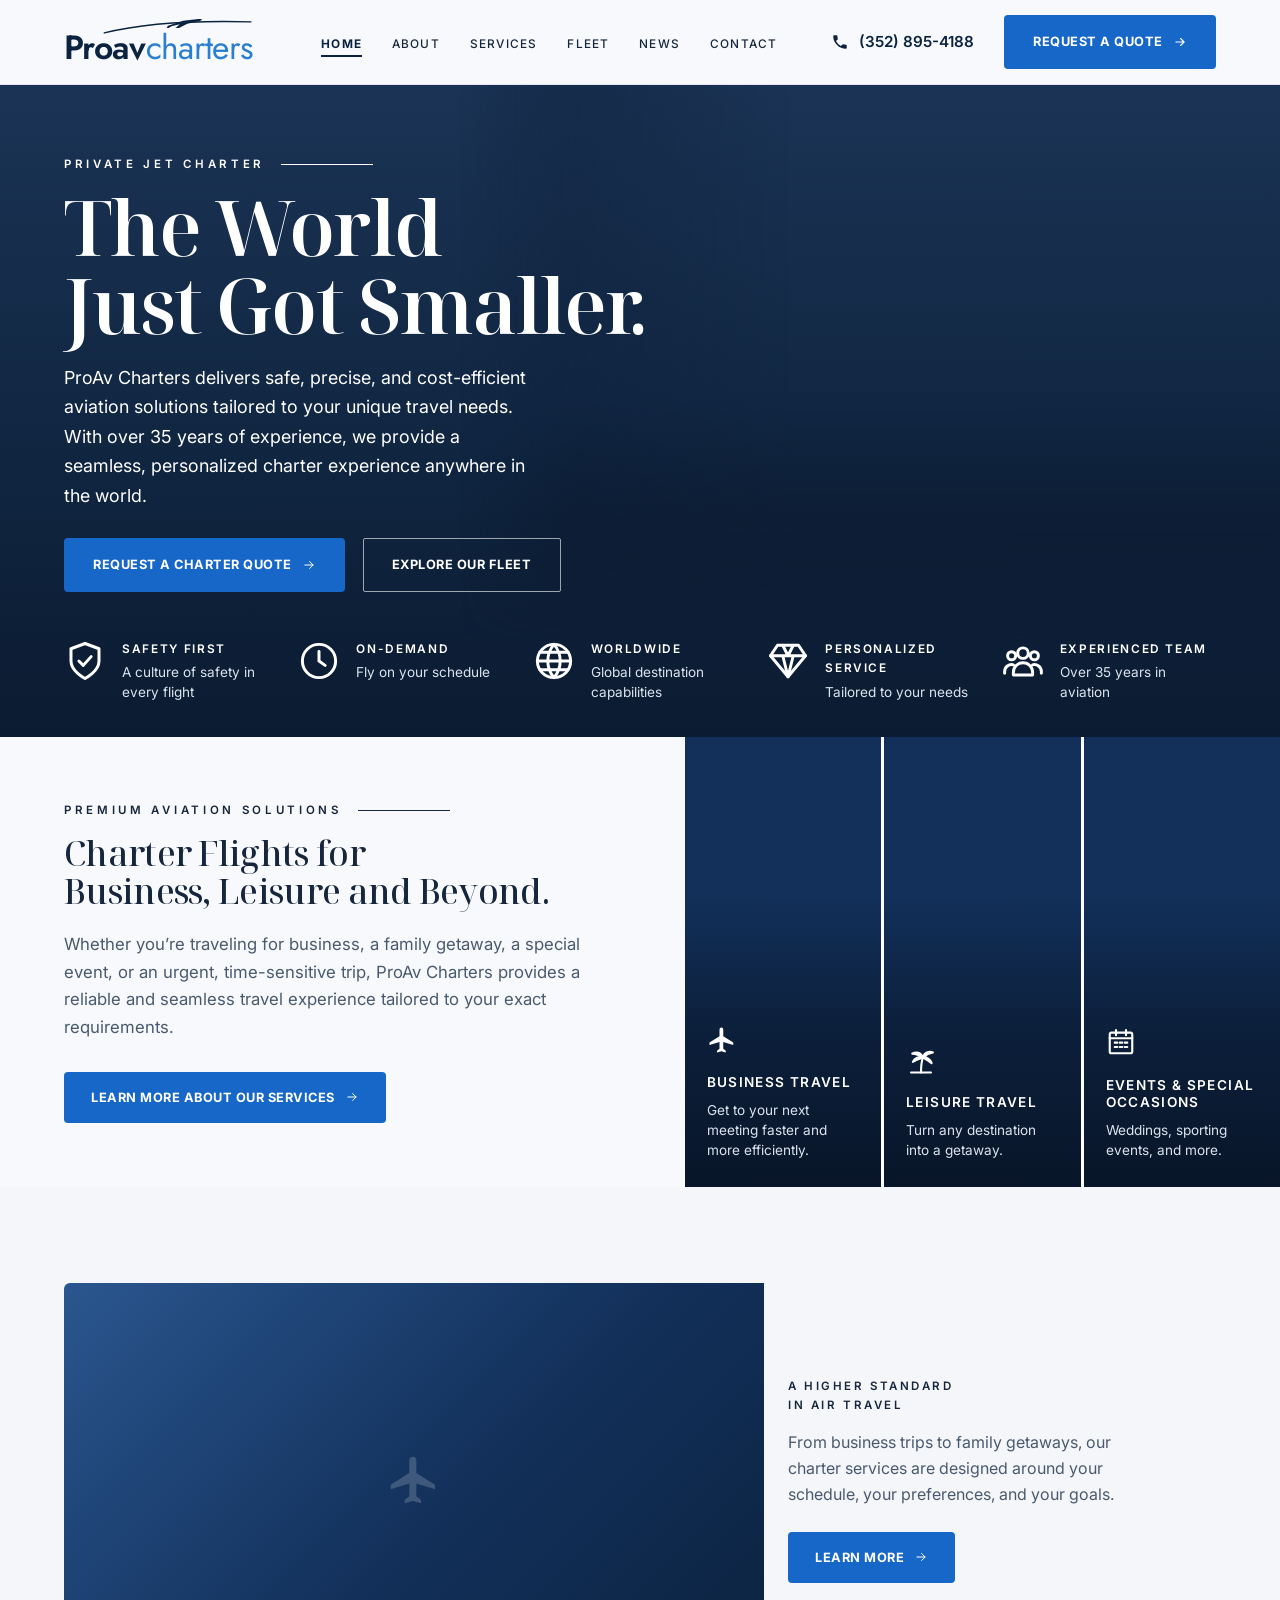
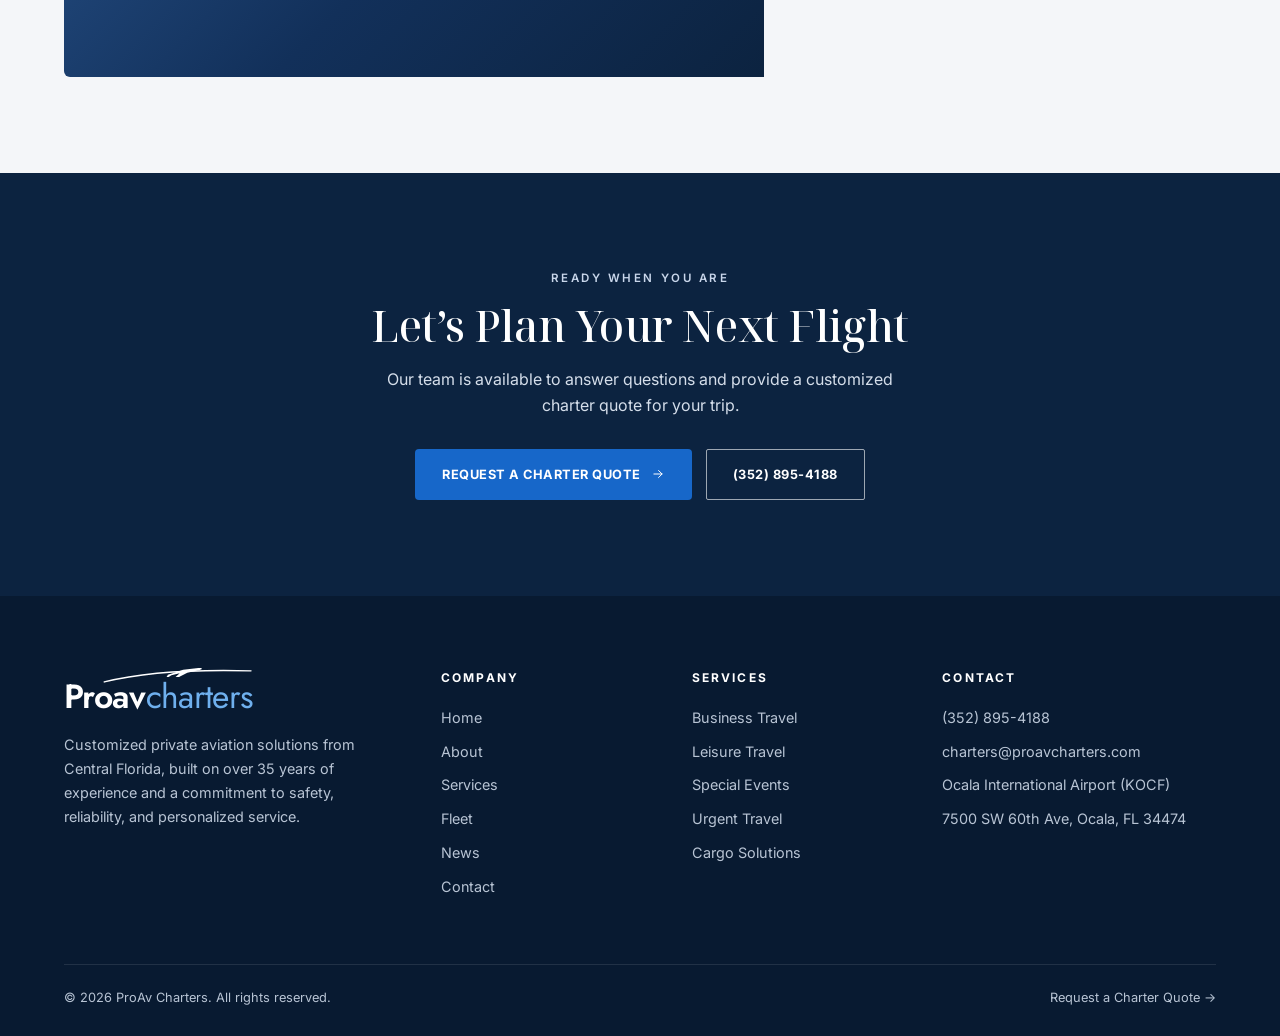
==== commit 6aa29314: "Remove low-resolution photo fallbacks Failed photos now show a clean navy placeholder instead of the" ====
--- a/index.html
+++ b/index.html
@@ -10,13 +10,14 @@
   <link rel="preconnect" href="https://fonts.gstatic.com" crossorigin>
   <link href="https://fonts.googleapis.com/css2?family=Jost:wght@400;500;600&family=Noto+Serif+Display:wght@400;500;600&family=Inter:wght@400;500;600;700&display=swap" rel="stylesheet">
   <link rel="stylesheet" href="/css/style.css">
+  <script>function imgFail(e){var d=document.createElement("div");d.className="img-fallback";e.replaceWith(d)}</script>
 </head>
 <body>
   <header id="site-header"></header>
 
   <main>
     <section class="hero hero-home">
-      <div class="hero-media" style="background-image: url('/images/home-hero.jpg');"></div>
+      <div class="hero-media" style="background-image: url('https://images.pexels.com/photos/10263390/pexels-photo-10263390.jpeg?auto=compress&cs=tinysrgb&w=2000');"></div>
       <div class="container">
         <div class="hero-inner">
           <span class="eyebrow trail">Private Jet Charter</span>
@@ -45,13 +46,13 @@
         <a href="/services" class="btn btn-primary">Learn More About Our Services <svg viewBox="0 0 24 24" fill="none" stroke="currentColor" stroke-width="1.7" stroke-linecap="round" stroke-linejoin="round" aria-hidden="true" stroke-width="2"><path d="M5 12h14M13 6l6 6-6 6"/></svg></a>
       </div>
       <div class="tiles">
-        <a href="/services#business" class="tile" style="background-image: url('/images/tile-business.jpg');">
+        <a href="/services#business" class="tile" style="background-image: url('https://images.pexels.com/photos/14075095/pexels-photo-14075095.jpeg?auto=compress&cs=tinysrgb&w=1000');">
           <div class="tile-body"><svg viewBox="0 0 24 24" fill="currentColor" aria-hidden="true"><path d="M21 16v-2l-8-5V3.5a1.5 1.5 0 0 0-3 0V9l-8 5v2l8-2.5V19l-2 1.5V22l3.5-1 3.5 1v-1.5L13 19v-5.5z"/></svg><h3>Business Travel</h3><p>Get to your next meeting faster and more efficiently.</p></div>
         </a>
-        <a href="/services#leisure" class="tile" style="background-image: url('/images/tile-leisure.jpg');">
+        <a href="/services#leisure" class="tile" style="background-image: url('https://images.pexels.com/photos/15166730/pexels-photo-15166730.jpeg?auto=compress&cs=tinysrgb&w=1000');">
           <div class="tile-body"><svg viewBox="0 0 24 24" fill="none" stroke="currentColor" stroke-width="1.7" stroke-linecap="round" stroke-linejoin="round" aria-hidden="true" stroke-width="1.5"><path d="M12 22c0-5 .5-9 1.5-12"/><path d="M13.5 10C12 6 8 5 5 7c3 0 5.5 1 8.5 3zM13.5 10c1-4 5-5.5 8-4-3 .5-5.5 1.8-8 4zM13.5 10c-3-1-6.5.5-8 3.5 2.5-1.5 5-2.5 8-3.5zM13.5 10c3-.5 6 1.5 7 4.5-2-1.8-4.5-3.2-7-4.5z"/><path d="M4 22h16"/></svg><h3>Leisure Travel</h3><p>Turn any destination into a getaway.</p></div>
         </a>
-        <a href="/services#events" class="tile tile-center" style="background-image: url('/images/tile-events.jpg');">
+        <a href="/services#events" class="tile tile-center" style="background-image: url('https://images.pexels.com/photos/28976226/pexels-photo-28976226.jpeg?auto=compress&cs=tinysrgb&w=1000');">
           <div class="tile-body"><svg viewBox="0 0 24 24" fill="none" stroke="currentColor" stroke-width="1.7" stroke-linecap="round" stroke-linejoin="round" aria-hidden="true" stroke-width="1.5"><rect x="3" y="4.5" width="18" height="16.5" rx="1.5"/><path d="M3 9h18M8 2.5v4M16 2.5v4M7 12.5h2M11 12.5h2M15 12.5h2M7 16h2M11 16h2M15 16h2"/></svg><h3>Events &amp; Special Occasions</h3><p>Weddings, sporting events, and more.</p></div>
         </a>
       </div>
@@ -60,7 +61,7 @@
     <section class="section soft">
       <div class="container">
         <div class="highlight reveal">
-          <div class="highlight-img"><img src="/images/cabin.jpg" alt="Private jet cabin with leather seating" loading="lazy"></div>
+          <div class="highlight-img"><img src="https://images.pexels.com/photos/20562278/pexels-photo-20562278.jpeg?auto=compress&cs=tinysrgb&w=1600" onerror="imgFail(this)" alt="Private jet cabin with leather seating" loading="lazy"></div>
           <div class="body">
             <span class="eyebrow">A Higher Standard<br>in Air Travel</span>
             <p>From business trips to family getaways, our charter services are designed around your schedule, your preferences, and your goals.</p>
@@ -70,7 +71,7 @@
       </div>
     </section>
 
-    <section class="cta-band" style="background-image: url('/images/home-hero.jpg');">
+    <section class="cta-band" style="background-image: url('https://images.pexels.com/photos/10263390/pexels-photo-10263390.jpeg?auto=compress&cs=tinysrgb&w=2000');">
       <div class="container reveal">
         <span class="eyebrow">Ready When You Are</span>
         <h2>Let&rsquo;s Plan Your Next Flight</h2>
--- a/css/style.css
+++ b/css/style.css
@@ -516,3 +516,17 @@
   .tile { min-height: 240px; }
 }
 .tile.tile-center { background-position: center 42%; }
+.photo-credit { text-align: center; font-size: 0.78rem; color: var(--muted); margin-top: 28px; }
+.photo-credit a { text-decoration: underline; }
+
+/* Shown in place of a photo that fails to load: a clean navy panel, never a blurry image */
+.img-fallback {
+  width: 100%; aspect-ratio: 16 / 10;
+  background:
+    url("data:image/svg+xml,%3Csvg xmlns='http://www.w3.org/2000/svg' viewBox='0 0 24 24' fill='%23ffffff' fill-opacity='0.18'%3E%3Cpath d='M21 16v-2l-8-5V3.5a1.5 1.5 0 0 0-3 0V9l-8 5v2l8-2.5V19l-2 1.5V22l3.5-1 3.5 1v-1.5L13 19v-5.5z'/%3E%3C/svg%3E") center / 56px no-repeat,
+    linear-gradient(135deg, #2a568f 0%, #12305a 55%, #0c2340 100%);
+}
+.aircraft-card .img-fallback { aspect-ratio: 16 / 7; }
+.media .img-fallback { aspect-ratio: 4 / 3; height: 100%; }
+.highlight-img .img-fallback { aspect-ratio: 16 / 9; }
+.tile { background-color: #12305a; background-image: linear-gradient(135deg, #2a568f, #0c2340); }
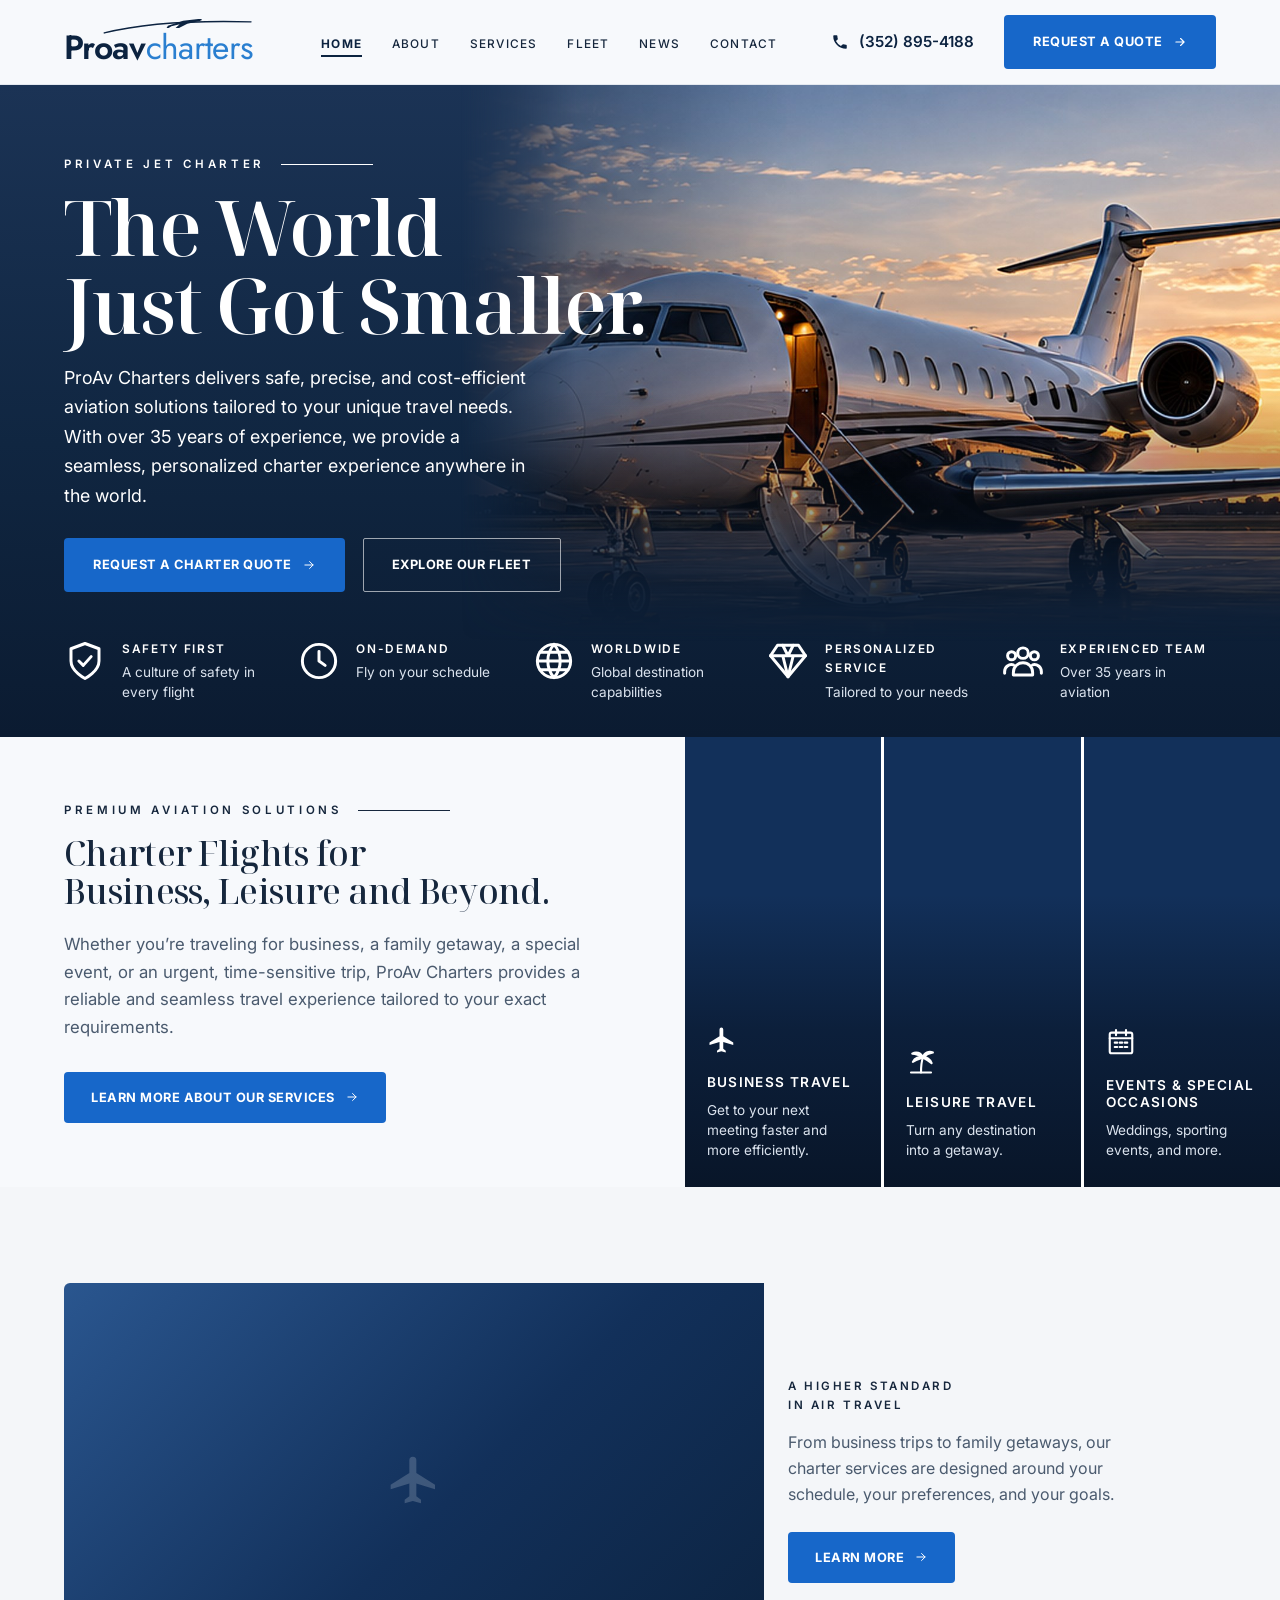
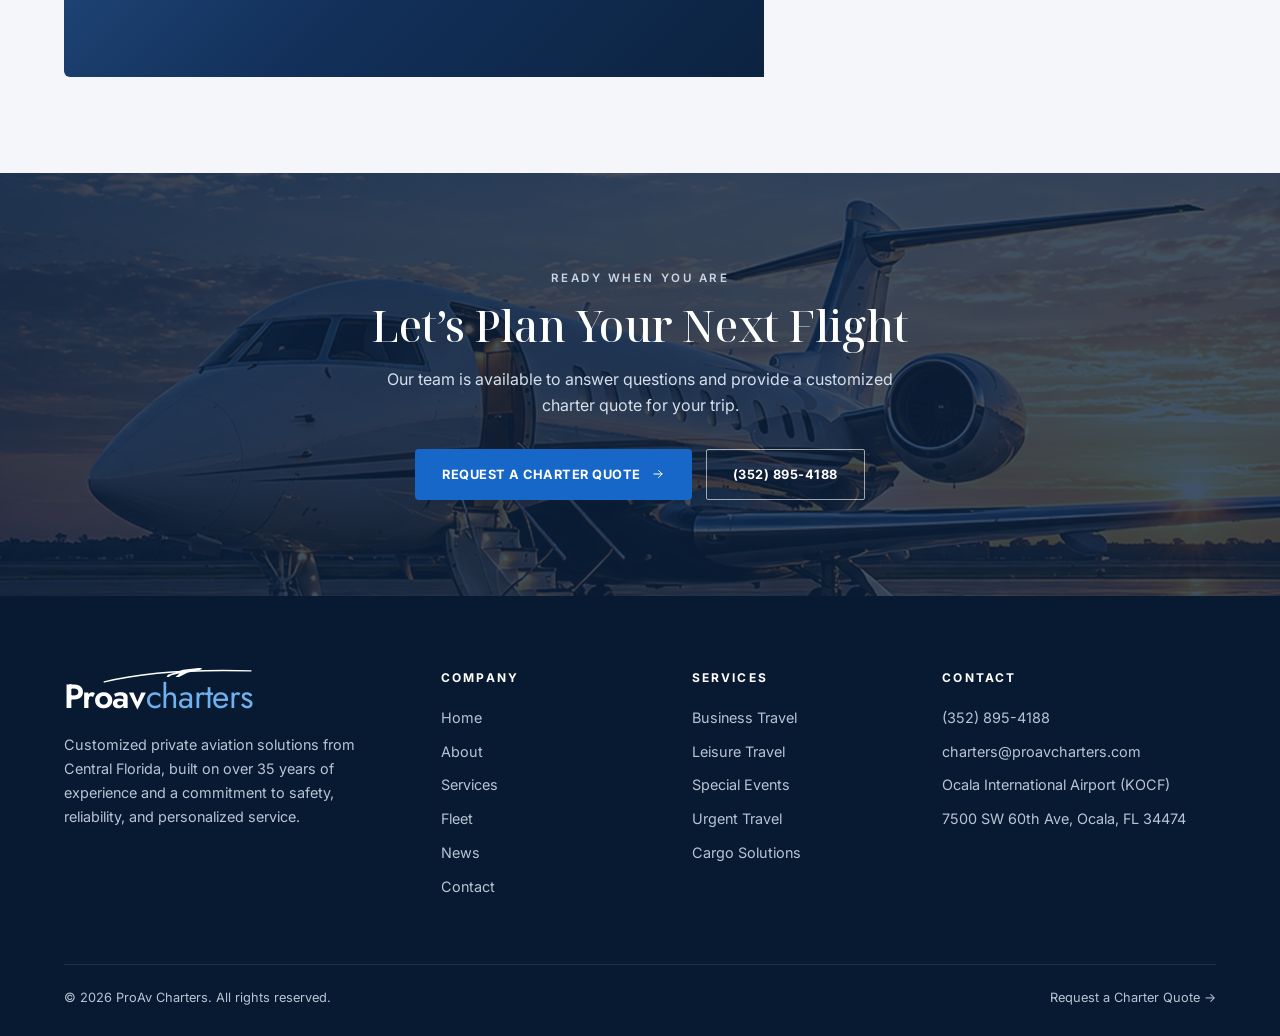
==== commit f0f39ec0: "Restore sunset jet photo as home page hero Co-Authored-By: Claude Opus 5.5 <noreply@anthropic.com> C" ====
--- a/index.html
+++ b/index.html
@@ -17,7 +17,7 @@
 
   <main>
     <section class="hero hero-home">
-      <div class="hero-media" style="background-image: url('https://images.pexels.com/photos/10263390/pexels-photo-10263390.jpeg?auto=compress&cs=tinysrgb&w=2000');"></div>
+      <div class="hero-media" style="background-image: url('/images/home-hero.jpg');"></div>
       <div class="container">
         <div class="hero-inner">
           <span class="eyebrow trail">Private Jet Charter</span>
@@ -71,7 +71,7 @@
       </div>
     </section>
 
-    <section class="cta-band" style="background-image: url('https://images.pexels.com/photos/10263390/pexels-photo-10263390.jpeg?auto=compress&cs=tinysrgb&w=2000');">
+    <section class="cta-band" style="background-image: url('/images/home-hero.jpg');">
       <div class="container reveal">
         <span class="eyebrow">Ready When You Are</span>
         <h2>Let&rsquo;s Plan Your Next Flight</h2>
